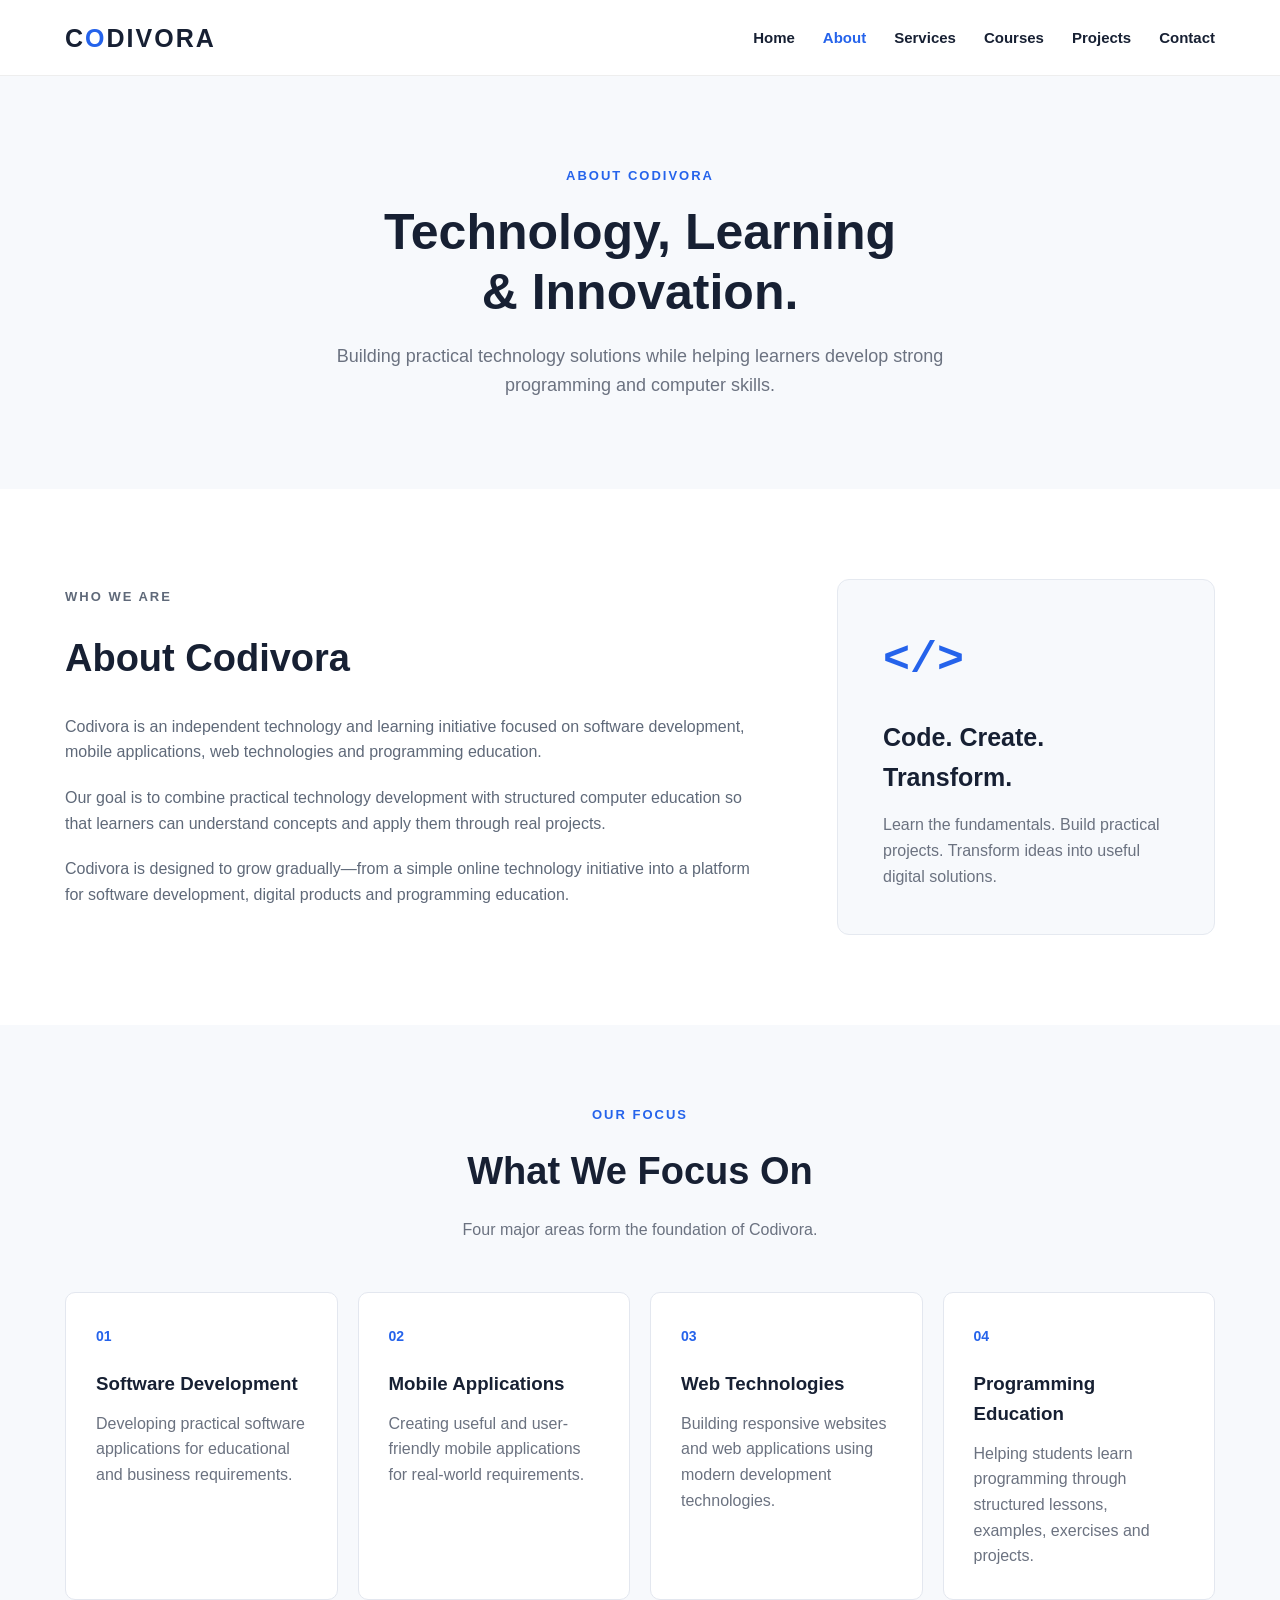
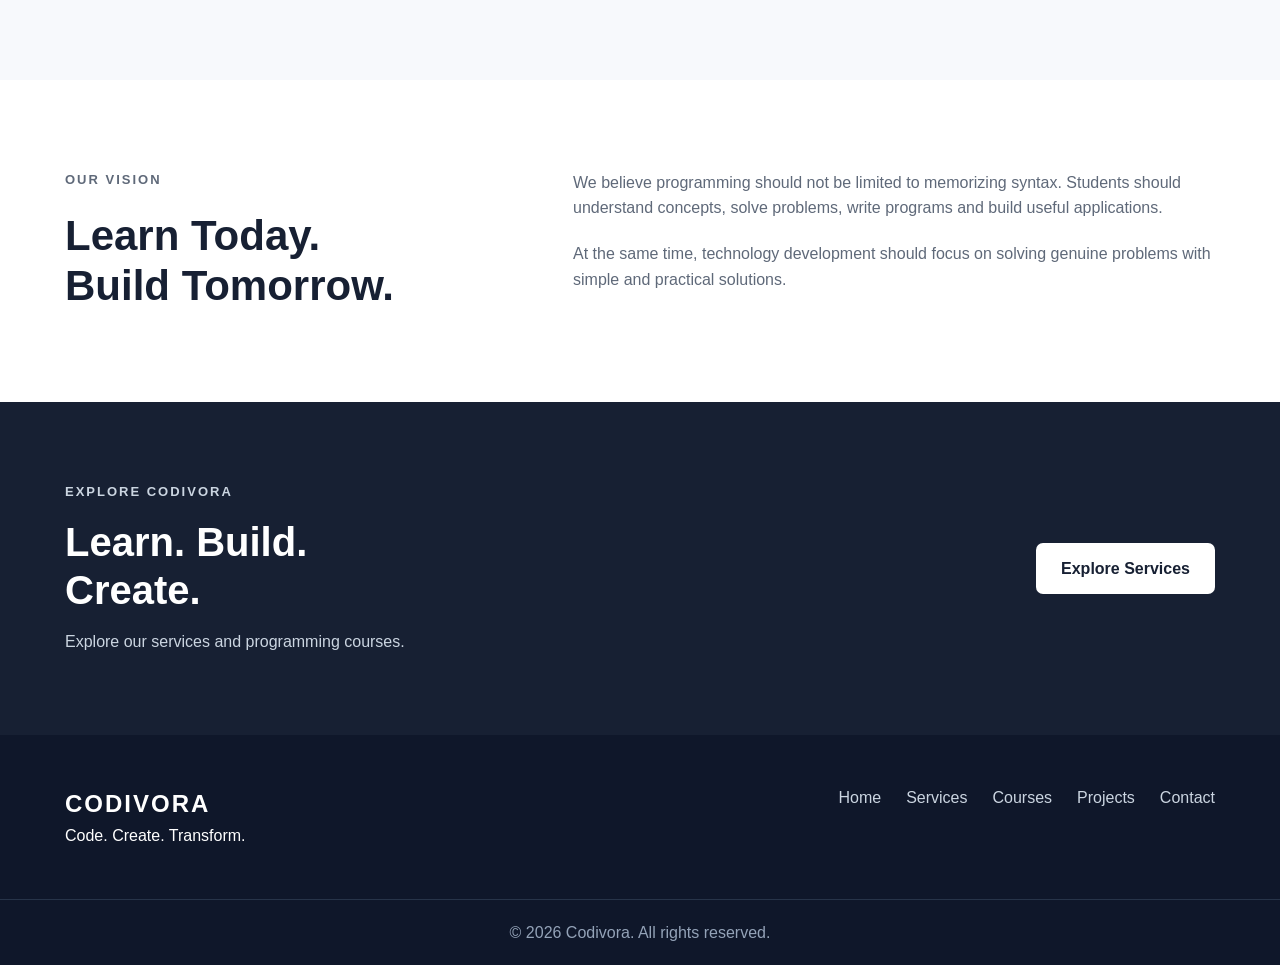
==== about.html @ 60b44596 "Add files via upload Add codivora website" ====
<!DOCTYPE html>
<html lang="en">
<head>
    <meta charset="UTF-8">
    <meta name="viewport" content="width=device-width, initial-scale=1.0">

    <title>About | Codivora</title>

    <meta name="description"
          content="Learn about Codivora, an independent technology and learning initiative focused on software development and programming education.">

    <link rel="stylesheet" href="css/style.css">
</head>

<body>

    <!-- ================= HEADER ================= -->

    <header class="header">

        <div class="container navbar">

            <a href="index.html" class="logo">
                C<span>O</span>DIVORA
            </a>

            <nav class="nav-menu">
                <a href="index.html">Home</a>
                <a href="about.html" class="active">About</a>
                <a href="services.html">Services</a>
                <a href="courses.html">Courses</a>
                <a href="projects.html">Projects</a>
                <a href="contact.html">Contact</a>
            </nav>

            <button class="menu-btn" onclick="toggleMenu()">
                ☰
            </button>

        </div>

    </header>


    <!-- ================= PAGE HERO ================= -->

    <section class="page-hero">

        <div class="container">

            <p class="section-label">
                ABOUT CODIVORA
            </p>

            <h1>
                Technology, Learning<br>
                & Innovation.
            </h1>

            <p>
                Building practical technology solutions while helping
                learners develop strong programming and computer skills.
            </p>

        </div>

    </section>


    <!-- ================= ABOUT ================= -->

    <section class="section">

        <div class="container about-grid">

            <div class="about-text">

                <p class="section-label">
                    WHO WE ARE
                </p>

                <h2>
                    About Codivora
                </h2>

                <p>
                    Codivora is an independent technology and learning
                    initiative focused on software development, mobile
                    applications, web technologies and programming education.
                </p>

                <p>
                    Our goal is to combine practical technology development
                    with structured computer education so that learners can
                    understand concepts and apply them through real projects.
                </p>

                <p>
                    Codivora is designed to grow gradually—from a simple
                    online technology initiative into a platform for software
                    development, digital products and programming education.
                </p>

            </div>


            <div class="about-card">

                <div class="about-card-icon">
                    &lt;/&gt;
                </div>

                <h3>
                    Code. Create. Transform.
                </h3>

                <p>
                    Learn the fundamentals. Build practical projects.
                    Transform ideas into useful digital solutions.
                </p>

            </div>

        </div>

    </section>


    <!-- ================= OUR FOCUS ================= -->

    <section class="technology-section">

        <div class="container">

            <div class="section-heading">

                <p class="section-label">
                    OUR FOCUS
                </p>

                <h2>
                    What We Focus On
                </h2>

                <p>
                    Four major areas form the foundation of Codivora.
                </p>

            </div>


            <div class="focus-grid">

                <div class="focus-card">

                    <span>01</span>

                    <h3>
                        Software Development
                    </h3>

                    <p>
                        Developing practical software applications for
                        educational and business requirements.
                    </p>

                </div>


                <div class="focus-card">

                    <span>02</span>

                    <h3>
                        Mobile Applications
                    </h3>

                    <p>
                        Creating useful and user-friendly mobile applications
                        for real-world requirements.
                    </p>

                </div>


                <div class="focus-card">

                    <span>03</span>

                    <h3>
                        Web Technologies
                    </h3>

                    <p>
                        Building responsive websites and web applications
                        using modern development technologies.
                    </p>

                </div>


                <div class="focus-card">

                    <span>04</span>

                    <h3>
                        Programming Education
                    </h3>

                    <p>
                        Helping students learn programming through structured
                        lessons, examples, exercises and projects.
                    </p>

                </div>

            </div>

        </div>

    </section>


    <!-- ================= VISION ================= -->

    <section class="section">

        <div class="container vision-section">

            <div>

                <p class="section-label">
                    OUR VISION
                </p>

                <h2>
                    Learn Today.<br>
                    Build Tomorrow.
                </h2>

            </div>

            <div>

                <p>
                    We believe programming should not be limited to memorizing
                    syntax. Students should understand concepts, solve problems,
                    write programs and build useful applications.
                </p>

                <p>
                    At the same time, technology development should focus on
                    solving genuine problems with simple and practical solutions.
                </p>

            </div>

        </div>

    </section>


    <!-- ================= CTA ================= -->

    <section class="project-cta">

        <div class="container">

            <div class="cta-content">

                <div>

                    <p class="section-label">
                        EXPLORE CODIVORA
                    </p>

                    <h2>
                        Learn. Build.<br>
                        Create.
                    </h2>

                    <p>
                        Explore our services and programming courses.
                    </p>

                </div>

                <a href="services.html" class="btn light-btn">
                    Explore Services
                </a>

            </div>

        </div>

    </section>


    <!-- ================= FOOTER ================= -->

    <footer class="footer">

        <div class="container footer-content">

            <div>

                <h2 class="footer-logo">
                    CODIVORA
                </h2>

                <p>
                    Code. Create. Transform.
                </p>

            </div>


            <div class="footer-links">

                <a href="index.html">Home</a>
                <a href="services.html">Services</a>
                <a href="courses.html">Courses</a>
                <a href="projects.html">Projects</a>
                <a href="contact.html">Contact</a>

            </div>

        </div>


        <div class="copyright">

            <p>
                © 2026 Codivora. All rights reserved.
            </p>

        </div>

    </footer>


    <script src="js/script.js"></script>

</body>
</html>
---- css/style.css ----
* {
    margin: 0;
    padding: 0;
    box-sizing: border-box;
}

html {
    scroll-behavior: smooth;
}

body {
    font-family: Arial, Helvetica, sans-serif;
    line-height: 1.6;
    color: #172033;
    background: #ffffff;
}

a {
    text-decoration: none;
    color: inherit;
}

.container {
    width: 90%;
    max-width: 1150px;
    margin: auto;
}


/* ================= HEADER ================= */

.header {
    background: #ffffff;
    border-bottom: 1px solid #eeeeee;
    position: sticky;
    top: 0;
    z-index: 1000;
}

.navbar {
    height: 75px;
    display: flex;
    align-items: center;
    justify-content: space-between;
}

.logo {
    font-size: 25px;
    font-weight: 800;
    letter-spacing: 2px;
}

.logo span {
    color: #2563eb;
}

.nav-menu {
    display: flex;
    gap: 28px;
}

.nav-menu a {
    font-size: 15px;
    font-weight: 600;
    transition: 0.3s;
}

.nav-menu a:hover,
.nav-menu a.active {
    color: #2563eb;
}

.menu-btn {
    display: none;
    border: none;
    background: none;
    font-size: 27px;
    cursor: pointer;
}


/* ================= HERO ================= */

.hero {
    background: #f7f9fc;
    padding: 100px 0;
}

.hero-content {
    display: flex;
    align-items: center;
    justify-content: space-between;
    gap: 60px;
}

.hero-text {
    max-width: 620px;
}

.hero-small,
.section-label {
    color: #2563eb;
    font-size: 13px;
    font-weight: 800;
    letter-spacing: 2px;
    margin-bottom: 15px;
}

.hero h1 {
    font-size: 56px;
    line-height: 1.15;
    margin-bottom: 25px;
}

.hero h1 span {
    color: #2563eb;
}

.hero-description {
    color: #5c6678;
    font-size: 18px;
    max-width: 570px;
    margin-bottom: 35px;
}

.hero-buttons {
    display: flex;
    gap: 15px;
    flex-wrap: wrap;
}

.btn {
    display: inline-block;
    padding: 13px 25px;
    border-radius: 7px;
    font-weight: 700;
    transition: 0.3s;
}

.primary-btn {
    background: #2563eb;
    color: #ffffff;
}

.primary-btn:hover {
    transform: translateY(-2px);
}

.secondary-btn {
    border: 1px solid #2563eb;
    color: #2563eb;
}

.secondary-btn:hover {
    background: #2563eb;
    color: #ffffff;
}


/* ================= CODE WINDOW ================= */

.hero-card {
    width: 430px;
}

.code-window {
    background: #111827;
    border-radius: 12px;
    overflow: hidden;
    box-shadow: 0 20px 50px rgba(0, 0, 0, 0.15);
}

.window-header {
    height: 42px;
    background: #1f2937;
    display: flex;
    align-items: center;
    gap: 7px;
    padding-left: 15px;
}

.window-header span {
    width: 11px;
    height: 11px;
    background: #9ca3af;
    border-radius: 50%;
}

.code-content {
    padding: 35px;
    font-family: Consolas, monospace;
    font-size: 17px;
    line-height: 2;
    color: #e5e7eb;
}

.keyword {
    color: #60a5fa;
}

.function {
    color: #fbbf24;
}

.indent {
    padding-left: 35px;
}


/* ================= SECTION ================= */

.section {
    padding: 90px 0;
}

.section-heading {
    text-align: center;
    max-width: 700px;
    margin: 0 auto 50px;
}

.section-heading h2 {
    font-size: 38px;
    margin-bottom: 15px;
}

.section-heading p:not(.section-label) {
    color: #6b7280;
}


/* ================= SERVICES ================= */

.services-grid {
    display: grid;
    grid-template-columns: repeat(4, 1fr);
    gap: 20px;
}

.service-card {
    padding: 30px;
    border: 1px solid #e7eaf0;
    border-radius: 10px;
    transition: 0.3s;
}

.service-card:hover {
    transform: translateY(-5px);
    box-shadow: 0 12px 30px rgba(0, 0, 0, 0.08);
}

.service-icon {
    font-size: 35px;
    margin-bottom: 20px;
}

.service-card h3 {
    margin-bottom: 12px;
}

.service-card p {
    color: #6b7280;
    margin-bottom: 20px;
}

.service-card a {
    color: #2563eb;
    font-weight: 700;
}


/* ================= TECHNOLOGIES ================= */

.technology-section {
    padding: 80px 0;
    background: #f7f9fc;
}

.technology-grid {
    display: flex;
    flex-wrap: wrap;
    justify-content: center;
    gap: 15px;
}

.technology-grid div {
    background: #ffffff;
    padding: 14px 22px;
    border: 1px solid #e3e7ef;
    border-radius: 7px;
    font-weight: 700;
}


/* ================= COURSES ================= */

.course-grid {
    display: grid;
    grid-template-columns: repeat(4, 1fr);
    gap: 20px;
}

.course-card {
    padding: 28px;
    border-radius: 10px;
    background: #f7f9fc;
}

.course-card h3 {
    margin-bottom: 12px;
}

.course-card p {
    color: #6b7280;
}

.center-button {
    text-align: center;
    margin-top: 40px;
}


/* ================= CTA ================= */

.project-cta {
    background: #172033;
    color: #ffffff;
    padding: 80px 0;
}

.cta-content {
    display: flex;
    justify-content: space-between;
    align-items: center;
    gap: 30px;
}

.cta-content h2 {
    font-size: 40px;
    line-height: 1.2;
    margin-bottom: 15px;
}

.cta-content p {
    color: #cbd5e1;
}

.light-btn {
    background: #ffffff;
    color: #172033;
    white-space: nowrap;
}


/* ================= FOOTER ================= */

.footer {
    background: #0f172a;
    color: #ffffff;
}

.footer-content {
    padding: 50px 0;
    display: flex;
    justify-content: space-between;
    gap: 30px;
}

.footer-logo {
    letter-spacing: 2px;
}

.footer-links {
    display: flex;
    gap: 25px;
    flex-wrap: wrap;
}

.footer-links a {
    color: #cbd5e1;
}

.copyright {
    border-top: 1px solid #273449;
    text-align: center;
    padding: 20px;
    color: #94a3b8;
}


/* ================= MOBILE ================= */

@media (max-width: 900px) {

    .hero-content {
        flex-direction: column;
        text-align: center;
    }

    .hero-buttons {
        justify-content: center;
    }

    .hero-card {
        width: 100%;
        max-width: 500px;
    }

    .services-grid,
    .course-grid {
        grid-template-columns: repeat(2, 1fr);
    }

    .cta-content {
        flex-direction: column;
        text-align: center;
    }
}


@media (max-width: 650px) {

    .navbar {
        height: 65px;
    }

    .nav-menu {
        display: none;
        position: absolute;
        top: 65px;
        left: 0;
        width: 100%;
        background: #ffffff;
        flex-direction: column;
        padding: 20px;
        border-top: 1px solid #eeeeee;
    }

    .nav-menu.show {
        display: flex;
    }

    .menu-btn {
        display: block;
    }

    .hero {
        padding: 70px 0;
    }

    .hero h1 {
        font-size: 40px;
    }

    .hero-description {
        font-size: 16px;
    }

    .section {
        padding: 65px 0;
    }

    .section-heading h2 {
        font-size: 30px;
    }

    .services-grid,
    .course-grid {
        grid-template-columns: 1fr;
    }

    .cta-content h2 {
        font-size: 30px;
    }

    .footer-content {
        flex-direction: column;
    }

    .footer-links {
        flex-direction: column;
        gap: 12px;
    }
}/* ================= ABOUT PAGE ================= */

.page-hero {
    background: #f7f9fc;
    padding: 90px 0;
    text-align: center;
}

.page-hero h1 {
    font-size: 50px;
    line-height: 1.2;
    margin-bottom: 20px;
}

.page-hero > div > p:last-child {
    max-width: 650px;
    margin: auto;
    color: #6b7280;
    font-size: 18px;
}


/* ================= ABOUT GRID ================= */

.about-grid {
    display: grid;
    grid-template-columns: 1.3fr 0.7fr;
    gap: 70px;
    align-items: center;
}

.about-text h2 {
    font-size: 38px;
    margin-bottom: 25px;
}

.about-text p {
    color: #5f6979;
    margin-bottom: 20px;
}

.about-card {
    background: #f7f9fc;
    border: 1px solid #e5e9f0;
    padding: 45px;
    border-radius: 12px;
}

.about-card-icon {
    font-family: Consolas, monospace;
    font-size: 45px;
    font-weight: bold;
    color: #2563eb;
    margin-bottom: 20px;
}

.about-card h3 {
    font-size: 25px;
    margin-bottom: 15px;
}

.about-card p {
    color: #6b7280;
}


/* ================= FOCUS ================= */

.focus-grid {
    display: grid;
    grid-template-columns: repeat(4, 1fr);
    gap: 20px;
}

.focus-card {
    background: #ffffff;
    border: 1px solid #e3e7ef;
    padding: 30px;
    border-radius: 10px;
    transition: 0.3s;
}

.focus-card:hover {
    transform: translateY(-5px);
    box-shadow: 0 12px 30px rgba(0, 0, 0, 0.08);
}

.focus-card span {
    color: #2563eb;
    font-weight: 800;
    font-size: 14px;
}

.focus-card h3 {
    margin: 20px 0 12px;
}

.focus-card p {
    color: #6b7280;
}


/* ================= VISION ================= */

.vision-section {
    display: grid;
    grid-template-columns: 0.8fr 1.2fr;
    gap: 80px;
    align-items: center;
}

.vision-section h2 {
    font-size: 42px;
    line-height: 1.2;
}

.vision-section p {
    color: #5f6979;
    margin-bottom: 20px;
}


/* ================= ABOUT MOBILE ================= */

@media (max-width: 900px) {

    .about-grid {
        grid-template-columns: 1fr;
        gap: 40px;
    }

    .focus-grid {
        grid-template-columns: repeat(2, 1fr);
    }

    .vision-section {
        grid-template-columns: 1fr;
        gap: 35px;
    }

}


@media (max-width: 650px) {

    .page-hero {
        padding: 65px 0;
    }

    .page-hero h1 {
        font-size: 38px;
    }

    .page-hero > div > p:last-child {
        font-size: 16px;
    }

    .focus-grid {
        grid-template-columns: 1fr;
    }

    .vision-section h2 {
        font-size: 32px;
    }

}
/* ================= SERVICES PAGE ================= */

.service-detail-grid {
    display: grid;
    grid-template-columns: repeat(2, 1fr);
    gap: 25px;
}

.service-detail-card {
    position: relative;
    padding: 35px;
    border: 1px solid #e3e7ef;
    border-radius: 12px;
    background: #ffffff;
    transition: 0.3s;
}

.service-detail-card:hover {
    transform: translateY(-5px);
    box-shadow: 0 15px 35px rgba(0, 0, 0, 0.08);
}

.large-service-icon {
    font-size: 42px;
    margin-bottom: 18px;
}

.service-number {
    display: block;
    color: #2563eb;
    font-size: 13px;
    font-weight: 800;
    letter-spacing: 1px;
    margin-bottom: 10px;
}

.service-detail-card h3 {
    font-size: 25px;
    margin-bottom: 15px;
}

.service-detail-card > p {
    color: #667085;
    margin-bottom: 22px;
}

.service-detail-card ul {
    list-style: none;
    padding: 0;
}

.service-detail-card li {
    position: relative;
    padding-left: 22px;
    margin-bottom: 10px;
    color: #4b5563;
}

.service-detail-card li::before {
    content: "✓";
    position: absolute;
    left: 0;
    color: #2563eb;
    font-weight: bold;
}


/* ================= TECH STACK ================= */

.tech-stack-grid {
    display: grid;
    grid-template-columns: repeat(4, 1fr);
    gap: 18px;
}

.tech-stack-item {
    background: #ffffff;
    border: 1px solid #e3e7ef;
    border-radius: 10px;
    padding: 22px;
    text-align: center;
    transition: 0.3s;
}

.tech-stack-item:hover {
    transform: translateY(-4px);
    box-shadow: 0 10px 25px rgba(0, 0, 0, 0.07);
}

.tech-stack-item strong {
    display: block;
    font-size: 20px;
    margin-bottom: 7px;
}

.tech-stack-item span {
    color: #6b7280;
    font-size: 14px;
}


/* ================= PROCESS ================= */

.process-grid {
    display: grid;
    grid-template-columns: repeat(3, 1fr);
    gap: 25px;
}

.process-card {
    padding: 30px;
    border: 1px solid #e3e7ef;
    border-radius: 10px;
}

.process-number {
    display: inline-flex;
    align-items: center;
    justify-content: center;
    width: 42px;
    height: 42px;
    border-radius: 50%;
    background: #f0f5ff;
    color: #2563eb;
    font-weight: 800;
    margin-bottom: 20px;
}

.process-card h3 {
    margin-bottom: 10px;
}

.process-card p {
    color: #6b7280;
}


/* ================= SERVICES MOBILE ================= */

@media (max-width: 900px) {

    .service-detail-grid {
        grid-template-columns: 1fr;
    }

    .tech-stack-grid {
        grid-template-columns: repeat(2, 1fr);
    }

    .process-grid {
        grid-template-columns: repeat(2, 1fr);
    }

}


@media (max-width: 650px) {

    .tech-stack-grid {
        grid-template-columns: 1fr;
    }

    .process-grid {
        grid-template-columns: 1fr;
    }

    .service-detail-card {
        padding: 28px;
    }

}
/* ================= COURSES PAGE ================= */

.course-detail-grid {
    display: grid;
    grid-template-columns: repeat(2, 1fr);
    gap: 25px;
}

.course-detail-card {
    padding: 35px;
    border: 1px solid #e3e7ef;
    border-radius: 12px;
    background: #ffffff;
    transition: 0.3s;
}

.course-detail-card:hover {
    transform: translateY(-5px);
    box-shadow: 0 15px 35px rgba(0, 0, 0, 0.08);
}

.course-icon {
    width: 65px;
    height: 65px;

    display: flex;
    align-items: center;
    justify-content: center;

    border-radius: 12px;

    background: #f0f5ff;
    color: #2563eb;

    font-size: 22px;
    font-weight: 800;

    margin-bottom: 20px;
}

.course-level {
    display: inline-block;

    font-size: 11px;
    font-weight: 800;

    letter-spacing: 1px;

    color: #2563eb;

    margin-bottom: 10px;
}

.course-detail-card h3 {
    font-size: 25px;
    margin-bottom: 14px;
}

.course-detail-card > p {
    color: #667085;
    margin-bottom: 20px;
}

.course-info {
    display: flex;
    gap: 10px;
    flex-wrap: wrap;

    margin-bottom: 22px;
}

.course-info span {
    padding: 7px 12px;

    background: #f7f9fc;

    border-radius: 5px;

    font-size: 13px;
    color: #5f6979;
}

.course-detail-card ul {
    list-style: none;
    padding: 0;
}

.course-detail-card li {
    position: relative;

    padding-left: 22px;
    margin-bottom: 9px;

    color: #4b5563;
}

.course-detail-card li::before {
    content: "✓";

    position: absolute;
    left: 0;

    color: #2563eb;
    font-weight: bold;
}


/* ================= LEARNING APPROACH ================= */

.learning-grid {
    display: grid;

    grid-template-columns: repeat(4, 1fr);

    gap: 20px;
}

.learning-card {
    padding: 30px;

    background: #ffffff;

    border: 1px solid #e3e7ef;

    border-radius: 10px;

    transition: 0.3s;
}

.learning-card:hover {
    transform: translateY(-5px);

    box-shadow:
        0 12px 30px rgba(0, 0, 0, 0.08);
}

.learning-number {
    width: 42px;
    height: 42px;

    display: flex;

    align-items: center;
    justify-content: center;

    border-radius: 50%;

    background: #f0f5ff;

    color: #2563eb;

    font-weight: 800;

    margin-bottom: 20px;
}

.learning-card h3 {
    margin-bottom: 10px;
}

.learning-card p {
    color: #6b7280;
}


/* ================= COURSES MOBILE ================= */

@media (max-width: 900px) {

    .course-detail-grid {
        grid-template-columns: 1fr;
    }

    .learning-grid {
        grid-template-columns: repeat(2, 1fr);
    }

}


@media (max-width: 650px) {

    .course-detail-card {
        padding: 28px;
    }

    .learning-grid {
        grid-template-columns: 1fr;
    }

}
/* ================= PROJECTS PAGE ================= */

.project-grid {
    display: grid;

    grid-template-columns: repeat(3, 1fr);

    gap: 25px;
}


.project-card {
    overflow: hidden;

    border: 1px solid #e3e7ef;

    border-radius: 12px;

    background: #ffffff;

    transition: 0.3s;
}


.project-card:hover {
    transform: translateY(-6px);

    box-shadow:
        0 15px 35px rgba(0, 0, 0, 0.08);
}


/* ================= PROJECT VISUAL ================= */

.project-visual {
    height: 180px;

    display: flex;

    align-items: center;
    justify-content: center;

    background: #f0f5ff;
}


.project-visual span {
    font-size: 65px;
}


/* ================= PROJECT CONTENT ================= */

.project-content {
    padding: 28px;
}


.project-category {
    display: inline-block;

    color: #2563eb;

    font-size: 11px;

    font-weight: 800;

    letter-spacing: 1.2px;

    margin-bottom: 10px;
}


.project-content h3 {
    font-size: 22px;

    margin-bottom: 12px;
}


.project-content p {
    color: #667085;

    margin-bottom: 20px;
}


/* ================= PROJECT TECHNOLOGY ================= */

.project-tech {
    display: flex;

    flex-wrap: wrap;

    gap: 8px;

    margin-bottom: 20px;
}


.project-tech span {
    padding: 6px 10px;

    background: #f7f9fc;

    border: 1px solid #e5e9f0;

    border-radius: 5px;

    font-size: 12px;

    color: #5f6979;
}


.project-link {
    color: #2563eb;

    font-weight: 700;

    font-size: 14px;
}


/* ================= PROJECT CATEGORIES ================= */

.project-category-grid {
    display: grid;

    grid-template-columns: repeat(4, 1fr);

    gap: 20px;
}


.project-category-card {
    padding: 30px;

    text-align: center;

    background: #ffffff;

    border: 1px solid #e3e7ef;

    border-radius: 10px;

    transition: 0.3s;
}


.project-category-card:hover {
    transform: translateY(-5px);

    box-shadow:
        0 12px 30px rgba(0, 0, 0, 0.07);
}


.project-category-card > div {
    font-size: 40px;

    margin-bottom: 15px;
}


.project-category-card h3 {
    margin-bottom: 8px;
}


.project-category-card p {
    color: #6b7280;

    font-size: 14px;
}


/* ================= FUTURE PROJECT ================= */

.future-project {
    display: flex;

    justify-content: space-between;

    align-items: center;

    gap: 40px;

    padding: 55px;

    background: #f7f9fc;

    border: 1px solid #e3e7ef;

    border-radius: 12px;
}


.future-project h2 {
    font-size: 38px;

    line-height: 1.2;

    margin-bottom: 18px;
}


.future-project p:not(.section-label) {
    max-width: 650px;

    color: #667085;
}


/* ================= PROJECT MOBILE ================= */

@media (max-width: 1000px) {

    .project-grid {
        grid-template-columns: repeat(2, 1fr);
    }

    .project-category-grid {
        grid-template-columns: repeat(2, 1fr);
    }

}


@media (max-width: 650px) {

    .project-grid {
        grid-template-columns: 1fr;
    }

    .project-category-grid {
        grid-template-columns: 1fr;
    }

    .future-project {
        flex-direction: column;

        align-items: flex-start;

        padding: 35px;
    }

    .future-project h2 {
        font-size: 30px;
    }

}
/* ================= CONTACT PAGE ================= */

.contact-grid {
    display: grid;

    grid-template-columns: 0.85fr 1.15fr;

    gap: 70px;

    align-items: start;
}


.contact-information h2 {
    font-size: 40px;

    line-height: 1.2;

    margin-bottom: 20px;
}


.contact-intro {
    color: #667085;

    margin-bottom: 35px;

    max-width: 500px;
}


/* ================= CONTACT ITEMS ================= */

.contact-item {
    display: flex;

    align-items: center;

    gap: 18px;

    margin-bottom: 25px;
}


.contact-icon {
    width: 48px;
    height: 48px;

    display: flex;

    align-items: center;
    justify-content: center;

    border-radius: 9px;

    background: #f0f5ff;

    font-size: 20px;
}


.contact-item h3 {
    font-size: 16px;

    margin-bottom: 3px;
}


.contact-item p {
    color: #667085;

    font-size: 14px;
}


/* ================= CONTACT FORM ================= */

.contact-form-card {
    padding: 40px;

    border: 1px solid #e3e7ef;

    border-radius: 12px;

    background: #ffffff;

    box-shadow:
        0 10px 35px rgba(0, 0, 0, 0.05);
}


.contact-form-card h2 {
    font-size: 28px;

    margin-bottom: 8px;
}


.contact-form-card > p {
    color: #667085;

    margin-bottom: 28px;
}


.form-group {
    margin-bottom: 20px;
}


.form-group label {
    display: block;

    font-size: 14px;

    font-weight: 700;

    margin-bottom: 8px;
}


.form-group input,
.form-group select,
.form-group textarea {

    width: 100%;

    padding: 13px 14px;

    border: 1px solid #d9dee8;

    border-radius: 7px;

    font-family: inherit;

    font-size: 14px;

    outline: none;

    transition: 0.3s;
}


.form-group input:focus,
.form-group select:focus,
.form-group textarea:focus {

    border-color: #2563eb;

    box-shadow:
        0 0 0 3px rgba(37, 99, 235, 0.08);
}


.form-group textarea {
    resize: vertical;
}


.form-submit {
    border: none;

    cursor: pointer;

    font-family: inherit;

    font-size: 15px;
}


.form-message {
    margin-top: 15px;

    font-size: 14px;

    font-weight: 600;
}


/* ================= QUICK CONTACT ================= */

.quick-contact-grid {
    display: grid;

    grid-template-columns: repeat(4, 1fr);

    gap: 20px;
}


.quick-contact-card {
    padding: 30px;

    text-align: center;

    background: #ffffff;

    border: 1px solid #e3e7ef;

    border-radius: 10px;

    transition: 0.3s;
}


.quick-contact-card:hover {

    transform: translateY(-5px);

    box-shadow:
        0 12px 30px rgba(0, 0, 0, 0.07);
}


.quick-contact-card > div {
    font-size: 38px;

    margin-bottom: 15px;
}


.quick-contact-card h3 {
    margin-bottom: 8px;
}


.quick-contact-card p {
    color: #6b7280;

    font-size: 14px;
}


/* ================= CONTACT MOBILE ================= */

@media (max-width: 900px) {

    .contact-grid {
        grid-template-columns: 1fr;

        gap: 45px;
    }

    .quick-contact-grid {
        grid-template-columns: repeat(2, 1fr);
    }

}


@media (max-width: 650px) {

    .contact-form-card {
        padding: 28px;
    }

    .contact-information h2 {
        font-size: 32px;
    }

    .quick-contact-grid {
        grid-template-columns: 1fr;
    }

}
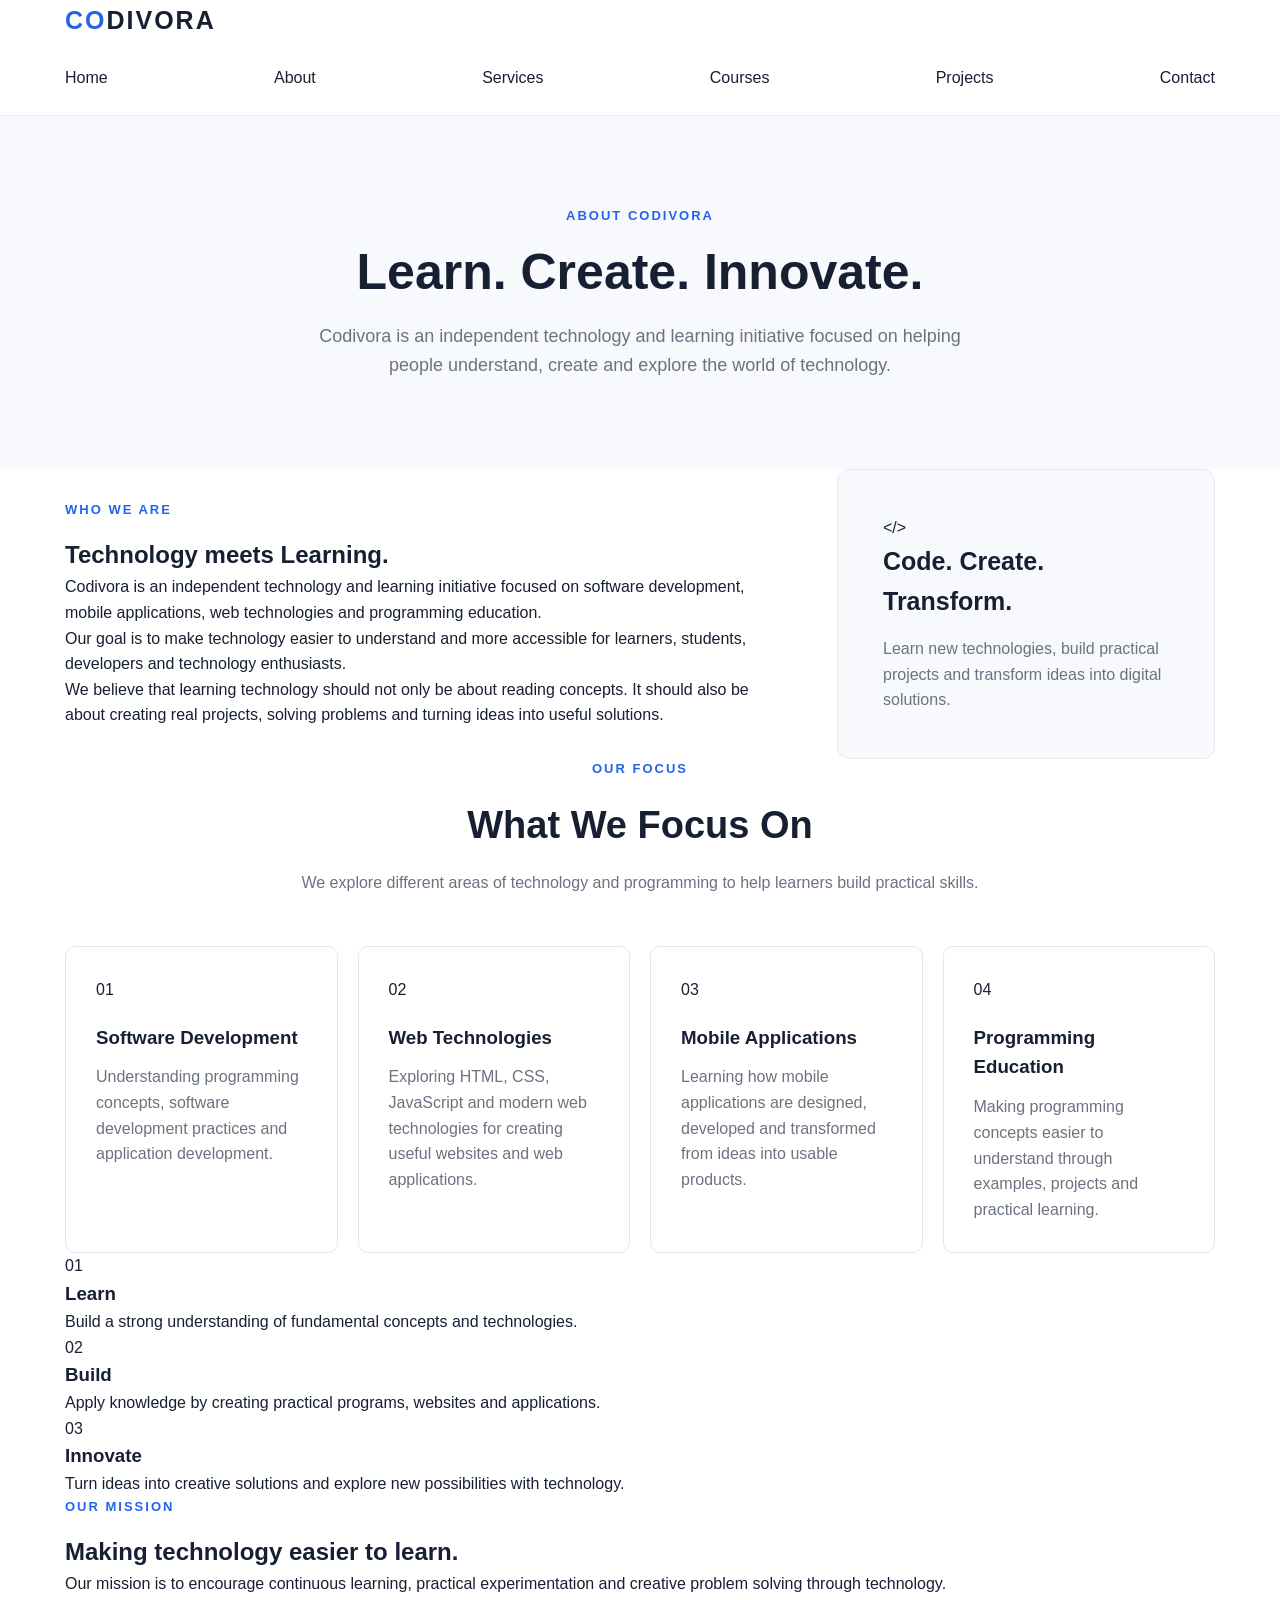
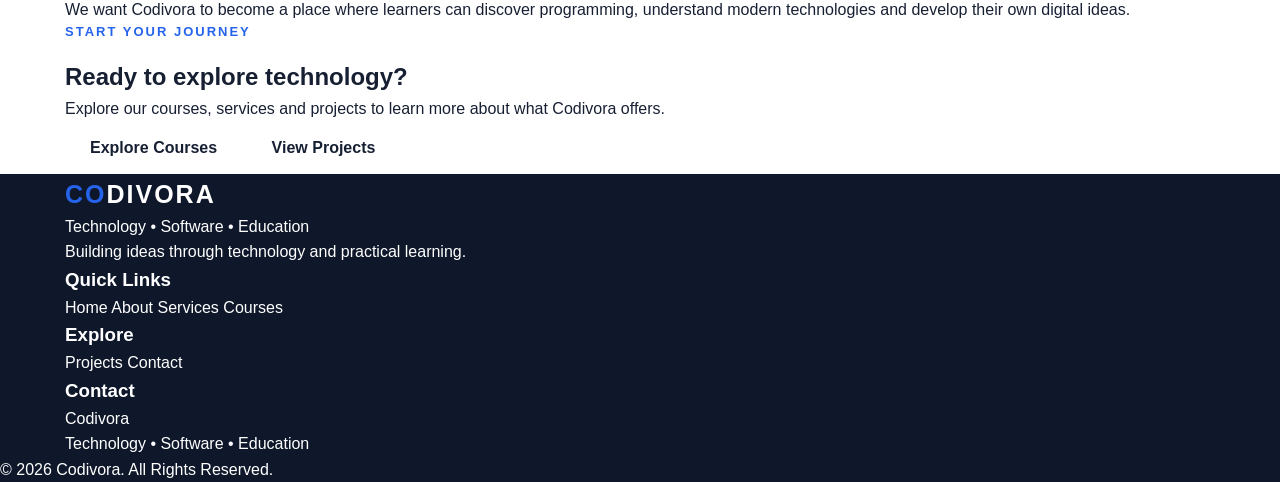
==== commit 0f670f1b: "Update about.html" ====
--- a/about.html
+++ b/about.html
@@ -1,49 +1,59 @@
 <!DOCTYPE html>
 <html lang="en">
+
 <head>
     <meta charset="UTF-8">
-    <meta name="viewport" content="width=device-width, initial-scale=1.0">
+
+    <meta name="viewport"
+          content="width=device-width, initial-scale=1.0">
 
     <title>About | Codivora</title>
 
     <meta name="description"
-          content="Learn about Codivora, an independent technology and learning initiative focused on software development and programming education.">
+          content="Learn more about Codivora, an independent technology and learning initiative focused on software development, mobile applications, web technologies and programming education.">
 
     <link rel="stylesheet" href="css/style.css">
 </head>
 
 <body>
 
-    <!-- ================= HEADER ================= -->
-
+    <!-- =========================
+         HEADER / NAVIGATION
+    ========================== -->
     <header class="header">
 
-        <div class="container navbar">
-
+        <div class="container nav-container">
+
+            <!-- Logo -->
             <a href="index.html" class="logo">
-                C<span>O</span>DIVORA
+                <span>CO</span>DIVORA
             </a>
 
-            <nav class="nav-menu">
+            <!-- Navigation -->
+            <nav class="navbar">
+
                 <a href="index.html">Home</a>
+
                 <a href="about.html" class="active">About</a>
+
                 <a href="services.html">Services</a>
+
                 <a href="courses.html">Courses</a>
+
                 <a href="projects.html">Projects</a>
+
                 <a href="contact.html">Contact</a>
+
             </nav>
 
-            <button class="menu-btn" onclick="toggleMenu()">
-                ☰
-            </button>
-
         </div>
 
     </header>
 
 
-    <!-- ================= PAGE HERO ================= -->
-
+    <!-- =========================
+         PAGE HERO
+    ========================== -->
     <section class="page-hero">
 
         <div class="container">
@@ -53,60 +63,67 @@
             </p>
 
             <h1>
-                Technology, Learning<br>
-                & Innovation.
+                Learn. Create.
+                <span>Innovate.</span>
             </h1>
 
-            <p>
-                Building practical technology solutions while helping
-                learners develop strong programming and computer skills.
-            </p>
-
-        </div>
-
-    </section>
-
-
-    <!-- ================= ABOUT ================= -->
-
-    <section class="section">
+            <p class="page-intro">
+                Codivora is an independent technology and learning
+                initiative focused on helping people understand,
+                create and explore the world of technology.
+            </p>
+
+        </div>
+
+    </section>
+
+
+    <!-- =========================
+         ABOUT INTRODUCTION
+    ========================== -->
+    <section class="about-section">
 
         <div class="container about-grid">
 
-            <div class="about-text">
+            <!-- Left Content -->
+            <div class="about-content">
 
                 <p class="section-label">
                     WHO WE ARE
                 </p>
 
                 <h2>
-                    About Codivora
+                    Technology meets
+                    <span>Learning.</span>
                 </h2>
 
                 <p>
                     Codivora is an independent technology and learning
                     initiative focused on software development, mobile
-                    applications, web technologies and programming education.
-                </p>
-
-                <p>
-                    Our goal is to combine practical technology development
-                    with structured computer education so that learners can
-                    understand concepts and apply them through real projects.
-                </p>
-
-                <p>
-                    Codivora is designed to grow gradually—from a simple
-                    online technology initiative into a platform for software
-                    development, digital products and programming education.
-                </p>
-
-            </div>
-
-
+                    applications, web technologies and programming
+                    education.
+                </p>
+
+                <p>
+                    Our goal is to make technology easier to understand
+                    and more accessible for learners, students,
+                    developers and technology enthusiasts.
+                </p>
+
+                <p>
+                    We believe that learning technology should not only
+                    be about reading concepts. It should also be about
+                    creating real projects, solving problems and turning
+                    ideas into useful solutions.
+                </p>
+
+            </div>
+
+
+            <!-- Right Card -->
             <div class="about-card">
 
-                <div class="about-card-icon">
+                <div class="card-icon">
                     &lt;/&gt;
                 </div>
 
@@ -115,20 +132,21 @@
                 </h3>
 
                 <p>
-                    Learn the fundamentals. Build practical projects.
-                    Transform ideas into useful digital solutions.
-                </p>
-
-            </div>
-
-        </div>
-
-    </section>
-
-
-    <!-- ================= OUR FOCUS ================= -->
-
-    <section class="technology-section">
+                    Learn new technologies, build practical projects
+                    and transform ideas into digital solutions.
+                </p>
+
+            </div>
+
+        </div>
+
+    </section>
+
+
+    <!-- =========================
+         OUR FOCUS
+    ========================== -->
+    <section class="focus-section">
 
         <div class="container">
 
@@ -139,11 +157,12 @@
                 </p>
 
                 <h2>
-                    What We Focus On
+                    What We <span>Focus On</span>
                 </h2>
 
                 <p>
-                    Four major areas form the foundation of Codivora.
+                    We explore different areas of technology and
+                    programming to help learners build practical skills.
                 </p>
 
             </div>
@@ -151,65 +170,81 @@
 
             <div class="focus-grid">
 
+                <!-- Card 1 -->
                 <div class="focus-card">
 
-                    <span>01</span>
+                    <div class="focus-number">
+                        01
+                    </div>
 
                     <h3>
                         Software Development
                     </h3>
 
                     <p>
-                        Developing practical software applications for
-                        educational and business requirements.
+                        Understanding programming concepts,
+                        software development practices and
+                        application development.
                     </p>
 
                 </div>
 
 
+                <!-- Card 2 -->
                 <div class="focus-card">
 
-                    <span>02</span>
+                    <div class="focus-number">
+                        02
+                    </div>
+
+                    <h3>
+                        Web Technologies
+                    </h3>
+
+                    <p>
+                        Exploring HTML, CSS, JavaScript and
+                        modern web technologies for creating
+                        useful websites and web applications.
+                    </p>
+
+                </div>
+
+
+                <!-- Card 3 -->
+                <div class="focus-card">
+
+                    <div class="focus-number">
+                        03
+                    </div>
 
                     <h3>
                         Mobile Applications
                     </h3>
 
                     <p>
-                        Creating useful and user-friendly mobile applications
-                        for real-world requirements.
+                        Learning how mobile applications are
+                        designed, developed and transformed
+                        from ideas into usable products.
                     </p>
 
                 </div>
 
 
+                <!-- Card 4 -->
                 <div class="focus-card">
 
-                    <span>03</span>
-
-                    <h3>
-                        Web Technologies
-                    </h3>
-
-                    <p>
-                        Building responsive websites and web applications
-                        using modern development technologies.
-                    </p>
-
-                </div>
-
-
-                <div class="focus-card">
-
-                    <span>04</span>
+                    <div class="focus-number">
+                        04
+                    </div>
 
                     <h3>
                         Programming Education
                     </h3>
 
                     <p>
-                        Helping students learn programming through structured
-                        lessons, examples, exercises and projects.
+                        Making programming concepts easier to
+                        understand through examples, projects
+                        and practical learning.
                     </p>
 
                 </div>
@@ -221,117 +256,225 @@
     </section>
 
 
-    <!-- ================= VISION ================= -->
-
-    <section class="section">
-
-        <div class="container vision-section">
+    <!-- =========================
+         OUR APPROACH
+    ========================== -->
+    <section class="approach-section">
+
+        <div class="container approach-grid">
+
+            <div class="approach-card">
+
+                <div class="approach-icon">
+                    01
+                </div>
+
+                <h3>
+                    Learn
+                </h3>
+
+                <p>
+                    Build a strong understanding of fundamental
+                    concepts and technologies.
+                </p>
+
+            </div>
+
+
+            <div class="approach-card">
+
+                <div class="approach-icon">
+                    02
+                </div>
+
+                <h3>
+                    Build
+                </h3>
+
+                <p>
+                    Apply knowledge by creating practical
+                    programs, websites and applications.
+                </p>
+
+            </div>
+
+
+            <div class="approach-card">
+
+                <div class="approach-icon">
+                    03
+                </div>
+
+                <h3>
+                    Innovate
+                </h3>
+
+                <p>
+                    Turn ideas into creative solutions and
+                    explore new possibilities with technology.
+                </p>
+
+            </div>
+
+        </div>
+
+    </section>
+
+
+    <!-- =========================
+         MISSION
+    ========================== -->
+    <section class="mission-section">
+
+        <div class="container mission-container">
+
+            <p class="section-label">
+                OUR MISSION
+            </p>
+
+            <h2>
+                Making technology
+                <span>easier to learn.</span>
+            </h2>
+
+            <p>
+                Our mission is to encourage continuous learning,
+                practical experimentation and creative problem
+                solving through technology.
+            </p>
+
+            <p>
+                We want Codivora to become a place where learners
+                can discover programming, understand modern
+                technologies and develop their own digital ideas.
+            </p>
+
+        </div>
+
+    </section>
+
+
+    <!-- =========================
+         CALL TO ACTION
+    ========================== -->
+    <section class="cta-section">
+
+        <div class="container cta-container">
 
             <div>
 
                 <p class="section-label">
-                    OUR VISION
+                    START YOUR JOURNEY
                 </p>
 
                 <h2>
-                    Learn Today.<br>
-                    Build Tomorrow.
+                    Ready to explore
+                    <span>technology?</span>
                 </h2>
 
-            </div>
+                <p>
+                    Explore our courses, services and projects
+                    to learn more about what Codivora offers.
+                </p>
+
+            </div>
+
+
+            <div class="cta-buttons">
+
+                <a href="courses.html" class="btn btn-primary">
+                    Explore Courses
+                </a>
+
+                <a href="projects.html" class="btn btn-secondary">
+                    View Projects
+                </a>
+
+            </div>
+
+        </div>
+
+    </section>
+
+
+    <!-- =========================
+         FOOTER
+    ========================== -->
+    <footer class="footer">
+
+        <div class="container footer-grid">
 
             <div>
 
-                <p>
-                    We believe programming should not be limited to memorizing
-                    syntax. Students should understand concepts, solve problems,
-                    write programs and build useful applications.
-                </p>
-
-                <p>
-                    At the same time, technology development should focus on
-                    solving genuine problems with simple and practical solutions.
-                </p>
-
-            </div>
-
-        </div>
-
-    </section>
-
-
-    <!-- ================= CTA ================= -->
-
-    <section class="project-cta">
-
-        <div class="container">
-
-            <div class="cta-content">
-
-                <div>
-
-                    <p class="section-label">
-                        EXPLORE CODIVORA
-                    </p>
-
-                    <h2>
-                        Learn. Build.<br>
-                        Create.
-                    </h2>
-
-                    <p>
-                        Explore our services and programming courses.
-                    </p>
-
-                </div>
-
-                <a href="services.html" class="btn light-btn">
-                    Explore Services
+                <a href="index.html" class="logo">
+                    <span>CO</span>DIVORA
                 </a>
 
-            </div>
-
-        </div>
-
-    </section>
-
-
-    <!-- ================= FOOTER ================= -->
-
-    <footer class="footer">
-
-        <div class="container footer-content">
+                <p>
+                    Technology • Software • Education
+                </p>
+
+                <p>
+                    Building ideas through technology
+                    and practical learning.
+                </p>
+
+            </div>
+
 
             <div>
 
-                <h2 class="footer-logo">
-                    CODIVORA
-                </h2>
-
-                <p>
-                    Code. Create. Transform.
-                </p>
-
-            </div>
-
-
-            <div class="footer-links">
+                <h3>
+                    Quick Links
+                </h3>
 
                 <a href="index.html">Home</a>
+
+                <a href="about.html">About</a>
+
                 <a href="services.html">Services</a>
+
                 <a href="courses.html">Courses</a>
+
+            </div>
+
+
+            <div>
+
+                <h3>
+                    Explore
+                </h3>
+
                 <a href="projects.html">Projects</a>
+
                 <a href="contact.html">Contact</a>
 
             </div>
 
-        </div>
-
-
-        <div class="copyright">
+
+            <div>
+
+                <h3>
+                    Contact
+                </h3>
+
+                <p>
+                    Codivora
+                </p>
+
+                <p>
+                    Technology • Software • Education
+                </p>
+
+            </div>
+
+        </div>
+
+
+        <div class="footer-bottom">
 
             <p>
-                © 2026 Codivora. All rights reserved.
+                &copy; 2026 Codivora. All Rights Reserved.
             </p>
 
         </div>
@@ -339,7 +482,5 @@
     </footer>
 
 
-    <script src="js/script.js"></script>
-
 </body>
-</html>+</html>
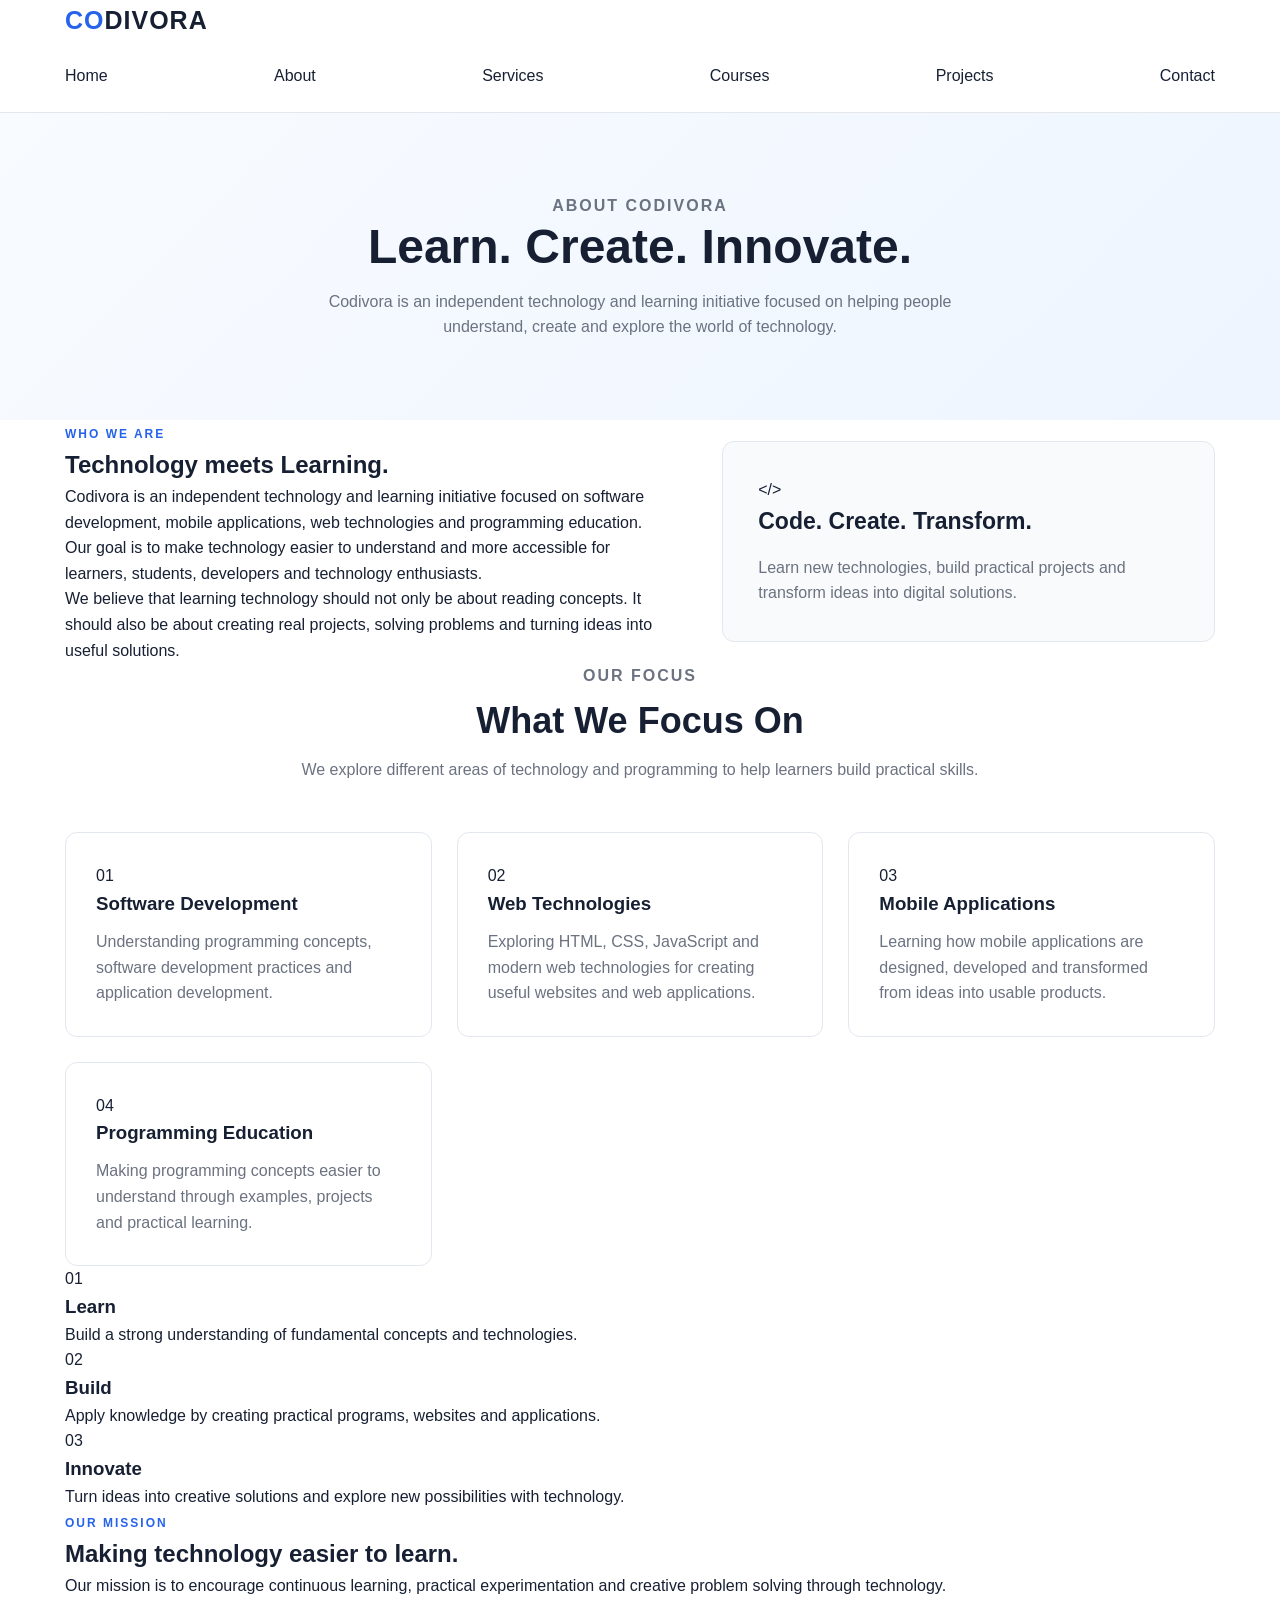
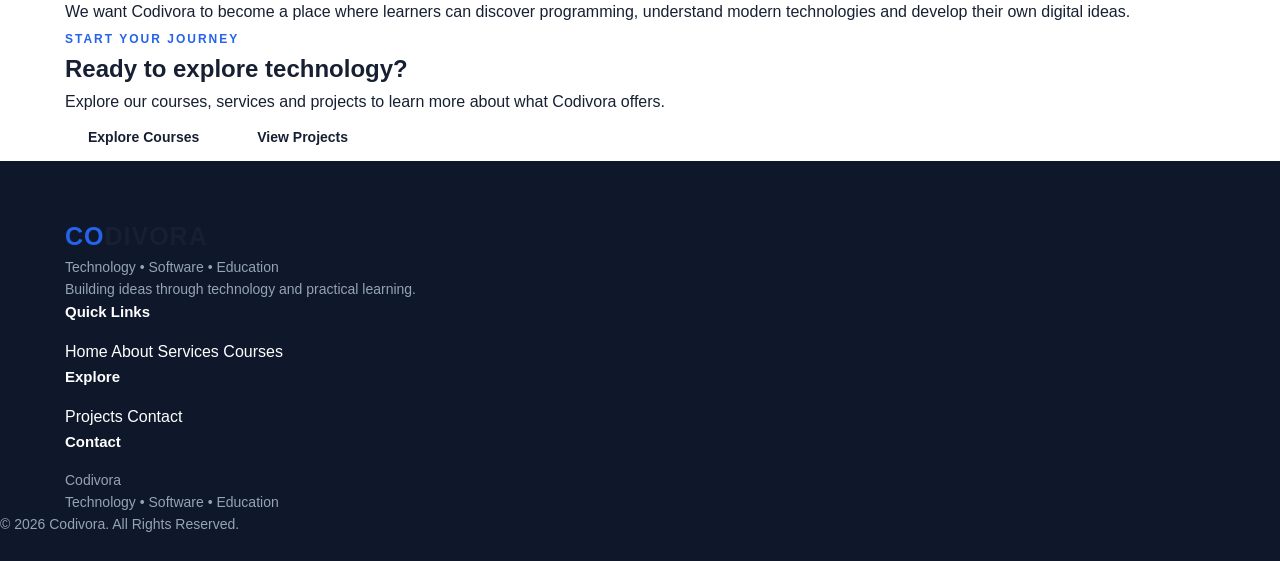
==== commit 7bb70e67: "Update about.html" ====
--- a/about.html
+++ b/about.html
@@ -13,6 +13,8 @@
           content="Learn more about Codivora, an independent technology and learning initiative focused on software development, mobile applications, web technologies and programming education.">
 
     <link rel="stylesheet" href="css/style.css">
+    <link rel="stylesheet" href="css/style.css">
+    <link rel="icon" type="image/svg+xml" href="favicon.svg">
 </head>
 
 <body>
--- a/css/style.css
+++ b/css/style.css
@@ -1,3 +1,14 @@
+/* =========================================================
+   CODIVORA
+   COMPLETE MERGED STYLE SHEET
+   Software • Mobile Apps • Websites • Programming Education
+   ========================================================= */
+
+
+/* =========================================================
+   1. RESET & GLOBAL
+   ========================================================= */
+
 * {
     margin: 0;
     padding: 0;
@@ -15,30 +26,85 @@
     background: #ffffff;
 }
 
+img {
+    max-width: 100%;
+    height: auto;
+    display: block;
+}
+
 a {
     text-decoration: none;
     color: inherit;
 }
 
+button,
+input,
+textarea,
+select {
+    font-family: inherit;
+}
+
+button {
+    cursor: pointer;
+}
+
 .container {
     width: 90%;
     max-width: 1150px;
-    margin: auto;
-}
-
-
-/* ================= HEADER ================= */
+    margin: 0 auto;
+}
+
+.section {
+    padding: 80px 0;
+}
+
+.section-heading {
+    max-width: 700px;
+    margin: 0 auto 50px;
+    text-align: center;
+}
+
+.section-heading .section-label {
+    margin-bottom: 10px;
+}
+
+.section-label {
+    display: inline-block;
+    color: #2563eb;
+    font-size: 12px;
+    font-weight: 800;
+    letter-spacing: 2px;
+    text-transform: uppercase;
+}
+
+.section-heading h2 {
+    font-size: 36px;
+    line-height: 1.2;
+    margin-bottom: 15px;
+    color: #172033;
+}
+
+.section-heading p {
+    color: #6b7280;
+    font-size: 16px;
+}
+
+
+/* =========================================================
+   2. HEADER / NAVBAR
+   ========================================================= */
 
 .header {
-    background: #ffffff;
-    border-bottom: 1px solid #eeeeee;
     position: sticky;
     top: 0;
     z-index: 1000;
+    background: rgba(255, 255, 255, 0.97);
+    border-bottom: 1px solid #e5e7eb;
+    backdrop-filter: blur(10px);
 }
 
 .navbar {
-    height: 75px;
+    min-height: 72px;
     display: flex;
     align-items: center;
     justify-content: space-between;
@@ -46,8 +112,9 @@
 
 .logo {
     font-size: 25px;
-    font-weight: 800;
-    letter-spacing: 2px;
+    font-weight: 900;
+    letter-spacing: 1px;
+    color: #172033;
 }
 
 .logo span {
@@ -56,408 +123,1391 @@
 
 .nav-menu {
     display: flex;
+    align-items: center;
     gap: 28px;
 }
 
 .nav-menu a {
-    font-size: 15px;
+    position: relative;
+    color: #4b5563;
+    font-size: 14px;
     font-weight: 600;
-    transition: 0.3s;
+    padding: 8px 0;
+    transition: 0.3s ease;
 }
 
 .nav-menu a:hover,
 .nav-menu a.active {
     color: #2563eb;
+}
+
+.nav-menu a::after {
+    content: "";
+    position: absolute;
+    left: 0;
+    bottom: 0;
+    width: 0;
+    height: 2px;
+    background: #2563eb;
+    transition: 0.3s ease;
+}
+
+.nav-menu a:hover::after,
+.nav-menu a.active::after {
+    width: 100%;
 }
 
 .menu-btn {
     display: none;
     border: none;
-    background: none;
+    background: transparent;
     font-size: 27px;
-    cursor: pointer;
-}
-
-
-/* ================= HERO ================= */
+    color: #172033;
+}
+
+
+/* =========================================================
+   3. HERO SECTION
+   ========================================================= */
 
 .hero {
-    background: #f7f9fc;
-    padding: 100px 0;
+    background: linear-gradient(135deg, #f8fbff 0%, #ffffff 60%, #eef5ff 100%);
+    padding: 90px 0 85px;
+    overflow: hidden;
 }
 
 .hero-content {
+    display: grid;
+    grid-template-columns: 1.1fr 0.9fr;
+    align-items: center;
+    gap: 60px;
+}
+
+.hero-text {
+    max-width: 650px;
+}
+
+.hero-small {
+    color: #2563eb;
+    font-size: 12px;
+    font-weight: 800;
+    letter-spacing: 2px;
+    margin-bottom: 16px;
+}
+
+.hero h1 {
+    font-size: 58px;
+    line-height: 1.08;
+    letter-spacing: -2px;
+    color: #172033;
+    margin-bottom: 22px;
+}
+
+.hero h1 span {
+    color: #2563eb;
+}
+
+.hero-description {
+    max-width: 620px;
+    color: #5f6b7a;
+    font-size: 17px;
+    line-height: 1.8;
+    margin-bottom: 28px;
+}
+
+.hero-buttons {
+    display: flex;
+    align-items: center;
+    gap: 12px;
+    flex-wrap: wrap;
+    margin-bottom: 25px;
+}
+
+
+/* =========================================================
+   4. HERO SERVICE HIGHLIGHTS
+   ========================================================= */
+
+.hero-services {
+    display: grid;
+    grid-template-columns: repeat(4, 1fr);
+    gap: 10px;
+    margin-bottom: 30px;
+    max-width: 620px;
+}
+
+.hero-service-item {
+    display: flex;
+    align-items: center;
+    gap: 8px;
+    padding: 10px 12px;
+    background: #ffffff;
+    border: 1px solid #e3e7ef;
+    border-radius: 7px;
+    font-size: 13px;
+    transition: 0.3s ease;
+}
+
+.hero-service-item:hover {
+    border-color: #2563eb;
+    transform: translateY(-2px);
+    box-shadow: 0 7px 18px rgba(0, 0, 0, 0.06);
+}
+
+.hero-service-item span {
+    font-size: 19px;
+}
+
+.hero-service-item strong {
+    font-size: 12px;
+    color: #172033;
+}
+
+
+/* =========================================================
+   5. HERO TRUST
+   ========================================================= */
+
+.hero-trust {
+    display: flex;
+    flex-wrap: wrap;
+    gap: 25px;
+    margin-top: 35px;
+    padding-top: 25px;
+    border-top: 1px solid #e1e5ec;
+}
+
+.hero-trust > div {
+    display: flex;
+    flex-direction: column;
+}
+
+.hero-trust strong {
+    font-size: 14px;
+    color: #172033;
+}
+
+.hero-trust span {
+    font-size: 12px;
+    color: #6b7280;
+}
+
+
+/* =========================================================
+   6. BUTTONS
+   ========================================================= */
+
+.btn {
+    display: inline-flex;
+    align-items: center;
+    justify-content: center;
+    min-height: 45px;
+    padding: 11px 22px;
+    border-radius: 7px;
+    border: 1px solid transparent;
+    font-size: 14px;
+    font-weight: 700;
+    transition: 0.3s ease;
+}
+
+.primary-btn {
+    background: #2563eb;
+    color: #ffffff;
+    border-color: #2563eb;
+}
+
+.primary-btn:hover {
+    background: #1d4ed8;
+    border-color: #1d4ed8;
+    transform: translateY(-2px);
+    box-shadow: 0 8px 20px rgba(37, 99, 235, 0.2);
+}
+
+.secondary-btn {
+    background: #ffffff;
+    color: #172033;
+    border-color: #d1d5db;
+}
+
+.secondary-btn:hover {
+    border-color: #2563eb;
+    color: #2563eb;
+    transform: translateY(-2px);
+}
+
+.light-btn {
+    background: #ffffff;
+    color: #172033;
+    border-color: #ffffff;
+}
+
+.light-btn:hover {
+    background: transparent;
+    color: #ffffff;
+    transform: translateY(-2px);
+}
+
+
+/* =========================================================
+   7. HERO CODE WINDOW
+   ========================================================= */
+
+.hero-card {
+    width: 100%;
+    max-width: 500px;
+    margin-left: auto;
+}
+
+.code-window {
+    overflow: hidden;
+    background: #111827;
+    border-radius: 13px;
+    border: 1px solid #273244;
+    box-shadow: 0 25px 60px rgba(15, 23, 42, 0.18);
+}
+
+.window-header {
+    display: flex;
+    align-items: center;
+    gap: 7px;
+    padding: 13px 16px;
+    background: #1f2937;
+    border-bottom: 1px solid #374151;
+}
+
+.window-header span {
+    width: 10px;
+    height: 10px;
+    border-radius: 50%;
+    background: #6b7280;
+}
+
+.code-content {
+    padding: 28px;
+    min-height: 300px;
+    color: #d1d5db;
+    font-family: "Courier New", monospace;
+    font-size: 14px;
+    line-height: 1.9;
+}
+
+.keyword {
+    color: #60a5fa;
+}
+
+.function {
+    color: #93c5fd;
+}
+
+.indent {
+    padding-left: 25px;
+}
+
+.hero-card-caption {
+    display: flex;
+    justify-content: space-between;
+    gap: 10px;
+    margin-top: 15px;
+}
+
+.hero-card-caption span {
+    font-size: 11px;
+    font-weight: 800;
+    letter-spacing: 1.5px;
+    color: #6b7280;
+}
+
+
+/* =========================================================
+   8. INTRODUCTION SECTION
+   ========================================================= */
+
+.intro-grid {
+    display: grid;
+    grid-template-columns: 1.2fr 0.8fr;
+    gap: 50px;
+    align-items: start;
+}
+
+.intro-content h2 {
+    font-size: 38px;
+    line-height: 1.2;
+    margin-bottom: 20px;
+}
+
+.intro-content p {
+    color: #667085;
+    margin-bottom: 15px;
+}
+
+.intro-card {
+    padding: 35px;
+    border: 1px solid #e3e7ef;
+    border-radius: 12px;
+    background: #f8fafc;
+}
+
+.intro-number {
+    font-size: 45px;
+    line-height: 1;
+    color: #2563eb;
+    font-weight: 900;
+    margin-bottom: 20px;
+}
+
+.intro-card h3 {
+    font-size: 22px;
+    margin-bottom: 10px;
+}
+
+.intro-card p {
+    color: #6b7280;
+}
+
+.card-link {
+    display: inline-block;
+    margin-top: 18px;
+    color: #2563eb;
+    font-size: 14px;
+    font-weight: 700;
+    transition: 0.3s ease;
+}
+
+.card-link:hover {
+    color: #1d4ed8;
+    transform: translateX(3px);
+}
+
+
+/* =========================================================
+   9. SERVICES
+   ========================================================= */
+
+.services-grid {
+    display: grid;
+    grid-template-columns: repeat(3, 1fr);
+    gap: 25px;
+}
+
+.service-card {
+    padding: 32px;
+    background: #ffffff;
+    border: 1px solid #e3e7ef;
+    border-radius: 12px;
+    transition: 0.3s ease;
+}
+
+.service-card:hover {
+    transform: translateY(-6px);
+    border-color: #cbd5e1;
+    box-shadow: 0 15px 35px rgba(15, 23, 42, 0.08);
+}
+
+.service-icon {
+    width: 55px;
+    height: 55px;
+    display: flex;
+    align-items: center;
+    justify-content: center;
+    margin-bottom: 22px;
+    border-radius: 10px;
+    background: #eff6ff;
+    font-size: 26px;
+}
+
+.service-card h3 {
+    font-size: 21px;
+    margin-bottom: 12px;
+}
+
+.service-card p {
+    color: #6b7280;
+    font-size: 14px;
+}
+
+.service-tag {
+    display: block;
+    color: #2563eb;
+    font-size: 10px;
+    font-weight: 800;
+    letter-spacing: 1.5px;
+    margin-bottom: 8px;
+}
+
+
+/* =========================================================
+   10. TECHNOLOGY SECTION
+   ========================================================= */
+
+.technology-section {
+    background: #f8fafc;
+}
+
+.technology-grid {
+    display: grid;
+    grid-template-columns: repeat(4, 1fr);
+    gap: 18px;
+}
+
+.technology-item {
+    padding: 25px 20px;
+    background: #ffffff;
+    border: 1px solid #e3e7ef;
+    border-radius: 10px;
+    text-align: center;
+    transition: 0.3s ease;
+}
+
+.technology-item:hover {
+    transform: translateY(-4px);
+    border-color: #2563eb;
+}
+
+.technology-item h3 {
+    font-size: 17px;
+    margin-bottom: 5px;
+}
+
+.technology-item p {
+    font-size: 12px;
+    color: #6b7280;
+}
+
+
+/* =========================================================
+   11. COURSES
+   ========================================================= */
+
+.course-grid {
+    display: grid;
+    grid-template-columns: repeat(3, 1fr);
+    gap: 25px;
+}
+
+.course-card {
+    position: relative;
+    padding: 32px;
+    border: 1px solid #e3e7ef;
+    border-radius: 12px;
+    background: #ffffff;
+    transition: 0.3s ease;
+}
+
+.course-card:hover {
+    transform: translateY(-5px);
+    box-shadow: 0 14px 32px rgba(0, 0, 0, 0.08);
+}
+
+.course-number {
+    display: inline-block;
+    color: #2563eb;
+    font-size: 13px;
+    font-weight: 800;
+    letter-spacing: 1px;
+    margin-bottom: 18px;
+}
+
+.course-card h3 {
+    font-size: 21px;
+    margin-bottom: 12px;
+}
+
+.course-card p {
+    color: #6b7280;
+    font-size: 14px;
+}
+
+.course-card a {
+    display: inline-block;
+    margin-top: 18px;
+    color: #2563eb;
+    font-weight: 700;
+    font-size: 14px;
+    transition: 0.3s ease;
+}
+
+.course-card a:hover {
+    color: #1d4ed8;
+    transform: translateX(3px);
+}
+
+.center-button {
+    text-align: center;
+    margin-top: 35px;
+}
+
+
+/* =========================================================
+   12. WHY CODIVORA
+   ========================================================= */
+
+.why-grid {
+    display: grid;
+    grid-template-columns: repeat(4, 1fr);
+    gap: 20px;
+}
+
+.why-card {
+    padding: 28px;
+    border: 1px solid #e3e7ef;
+    border-radius: 10px;
+    background: #ffffff;
+}
+
+.why-card h3 {
+    font-size: 18px;
+    margin-bottom: 10px;
+}
+
+.why-card p {
+    color: #6b7280;
+    font-size: 14px;
+}
+
+
+/* =========================================================
+   13. HOME PROJECT GRID
+   ========================================================= */
+
+.home-project-grid {
+    display: grid;
+    grid-template-columns: repeat(3, 1fr);
+    gap: 25px;
+}
+
+.home-project-card {
+    padding: 32px;
+    border: 1px solid #e3e7ef;
+    border-radius: 12px;
+    background: #ffffff;
+    transition: 0.3s ease;
+}
+
+.home-project-card:hover {
+    transform: translateY(-5px);
+    box-shadow: 0 14px 32px rgba(0, 0, 0, 0.08);
+}
+
+.home-project-icon {
+    font-size: 40px;
+    margin-bottom: 20px;
+}
+
+.home-project-card > span {
+    display: block;
+    color: #2563eb;
+    font-size: 11px;
+    font-weight: 800;
+    letter-spacing: 1.3px;
+    margin-bottom: 10px;
+}
+
+.home-project-card h3 {
+    font-size: 21px;
+    margin-bottom: 12px;
+}
+
+.home-project-card p {
+    color: #6b7280;
+}
+
+
+/* =========================================================
+   14. PAGE HERO
+   ========================================================= */
+
+.page-hero {
+    padding: 80px 0;
+    text-align: center;
+    background: linear-gradient(135deg, #f8fbff, #eef5ff);
+}
+
+.page-hero h1 {
+    font-size: 48px;
+    line-height: 1.15;
+    margin-bottom: 15px;
+}
+
+.page-hero p {
+    max-width: 700px;
+    margin: 0 auto;
+    color: #6b7280;
+    font-size: 16px;
+}
+
+
+/* =========================================================
+   15. ABOUT PAGE
+   ========================================================= */
+
+.about-grid {
+    display: grid;
+    grid-template-columns: 1.1fr 0.9fr;
+    gap: 55px;
+    align-items: center;
+}
+
+.about-text h2 {
+    font-size: 36px;
+    margin-bottom: 18px;
+}
+
+.about-text p {
+    color: #6b7280;
+    margin-bottom: 15px;
+}
+
+.about-card {
+    padding: 35px;
+    border-radius: 12px;
+    background: #f8fafc;
+    border: 1px solid #e3e7ef;
+}
+
+.about-card h3 {
+    font-size: 23px;
+    margin-bottom: 15px;
+}
+
+.about-card p {
+    color: #6b7280;
+}
+
+.focus-grid {
+    display: grid;
+    grid-template-columns: repeat(3, 1fr);
+    gap: 25px;
+}
+
+.focus-card {
+    padding: 30px;
+    border: 1px solid #e3e7ef;
+    border-radius: 12px;
+}
+
+.focus-card h3 {
+    margin-bottom: 10px;
+}
+
+.focus-card p {
+    color: #6b7280;
+}
+
+.vision-section {
+    background: #f8fafc;
+}
+
+.vision-section .section-heading {
+    margin-bottom: 0;
+}
+
+
+/* =========================================================
+   16. SERVICES PAGE
+   ========================================================= */
+
+.service-detail-grid {
+    display: grid;
+    grid-template-columns: repeat(2, 1fr);
+    gap: 25px;
+}
+
+.service-detail-card {
+    padding: 35px;
+    border: 1px solid #e3e7ef;
+    border-radius: 12px;
+    background: #ffffff;
+}
+
+.large-service-icon {
+    font-size: 42px;
+    margin-bottom: 20px;
+}
+
+.service-number {
+    display: block;
+    color: #2563eb;
+    font-size: 12px;
+    font-weight: 800;
+    letter-spacing: 1.5px;
+    margin-bottom: 8px;
+}
+
+.service-detail-card h3 {
+    font-size: 24px;
+    margin-bottom: 12px;
+}
+
+.service-detail-card p {
+    color: #6b7280;
+}
+
+.tech-stack-grid {
+    display: grid;
+    grid-template-columns: repeat(4, 1fr);
+    gap: 18px;
+}
+
+.tech-stack-item {
+    padding: 25px;
+    text-align: center;
+    border: 1px solid #e3e7ef;
+    border-radius: 10px;
+    background: #ffffff;
+}
+
+.tech-stack-item h3 {
+    font-size: 17px;
+    margin-bottom: 5px;
+}
+
+.tech-stack-item p {
+    color: #6b7280;
+    font-size: 12px;
+}
+
+.process-grid {
+    display: grid;
+    grid-template-columns: repeat(4, 1fr);
+    gap: 20px;
+}
+
+.process-card {
+    padding: 25px;
+    border: 1px solid #e3e7ef;
+    border-radius: 10px;
+}
+
+.process-number {
+    font-size: 30px;
+    font-weight: 900;
+    color: #2563eb;
+    margin-bottom: 12px;
+}
+
+.process-card h3 {
+    font-size: 18px;
+    margin-bottom: 8px;
+}
+
+.process-card p {
+    color: #6b7280;
+    font-size: 14px;
+}
+
+
+/* =========================================================
+   17. COURSES PAGE
+   ========================================================= */
+
+.course-detail-grid {
+    display: grid;
+    grid-template-columns: repeat(2, 1fr);
+    gap: 25px;
+}
+
+.course-detail-card {
+    padding: 35px;
+    border: 1px solid #e3e7ef;
+    border-radius: 12px;
+    background: #ffffff;
+}
+
+.course-icon {
+    font-size: 40px;
+    margin-bottom: 18px;
+}
+
+.course-level {
+    color: #2563eb;
+    font-size: 11px;
+    font-weight: 800;
+    letter-spacing: 1.5px;
+    margin-bottom: 8px;
+}
+
+.course-info h3 {
+    font-size: 24px;
+    margin-bottom: 12px;
+}
+
+.course-info p {
+    color: #6b7280;
+}
+
+.learning-grid {
+    display: grid;
+    grid-template-columns: repeat(3, 1fr);
+    gap: 20px;
+}
+
+.learning-card {
+    padding: 28px;
+    border: 1px solid #e3e7ef;
+    border-radius: 10px;
+}
+
+.learning-number {
+    font-size: 30px;
+    font-weight: 900;
+    color: #2563eb;
+    margin-bottom: 10px;
+}
+
+.learning-card h3 {
+    margin-bottom: 8px;
+}
+
+.learning-card p {
+    color: #6b7280;
+    font-size: 14px;
+}
+
+
+/* =========================================================
+   18. PROJECTS PAGE
+   ========================================================= */
+
+.project-grid {
+    display: grid;
+    grid-template-columns: repeat(3, 1fr);
+    gap: 25px;
+}
+
+.project-card {
+    overflow: hidden;
+    border: 1px solid #e3e7ef;
+    border-radius: 12px;
+    background: #ffffff;
+    transition: 0.3s ease;
+}
+
+.project-card:hover {
+    transform: translateY(-5px);
+    box-shadow: 0 15px 35px rgba(15, 23, 42, 0.08);
+}
+
+.project-visual {
+    min-height: 170px;
+    display: flex;
+    align-items: center;
+    justify-content: center;
+    background: #eff6ff;
+    font-size: 55px;
+}
+
+.project-content {
+    padding: 28px;
+}
+
+.project-category {
+    display: inline-block;
+    color: #2563eb;
+    font-size: 10px;
+    font-weight: 800;
+    letter-spacing: 1.5px;
+    margin-bottom: 8px;
+}
+
+.project-content h3 {
+    font-size: 21px;
+    margin-bottom: 10px;
+}
+
+.project-content p {
+    color: #6b7280;
+    font-size: 14px;
+}
+
+.project-tech {
+    margin-top: 15px;
+    font-size: 12px;
+    color: #475569;
+    font-weight: 700;
+}
+
+.project-link {
+    display: inline-block;
+    margin-top: 15px;
+    color: #2563eb;
+    font-size: 14px;
+    font-weight: 700;
+}
+
+.project-category-grid {
+    display: grid;
+    grid-template-columns: repeat(3, 1fr);
+    gap: 20px;
+}
+
+.project-category-card {
+    padding: 30px;
+    border: 1px solid #e3e7ef;
+    border-radius: 12px;
+}
+
+.project-category-card h3 {
+    margin-bottom: 10px;
+}
+
+.project-category-card p {
+    color: #6b7280;
+}
+
+.future-project {
+    background: #f8fafc;
+}
+
+
+/* =========================================================
+   19. CONTACT PAGE
+   ========================================================= */
+
+.contact-grid {
+    display: grid;
+    grid-template-columns: 0.8fr 1.2fr;
+    gap: 45px;
+    align-items: start;
+}
+
+.contact-information h2 {
+    font-size: 32px;
+    margin-bottom: 15px;
+}
+
+.contact-information > p {
+    color: #6b7280;
+    margin-bottom: 25px;
+}
+
+.contact-item {
+    display: flex;
+    align-items: flex-start;
+    gap: 15px;
+    margin-bottom: 20px;
+}
+
+.contact-icon {
+    width: 45px;
+    height: 45px;
+    flex-shrink: 0;
+    display: flex;
+    align-items: center;
+    justify-content: center;
+    background: #eff6ff;
+    border-radius: 8px;
+    font-size: 20px;
+}
+
+.contact-item h3 {
+    font-size: 16px;
+    margin-bottom: 3px;
+}
+
+.contact-item p {
+    color: #6b7280;
+    font-size: 14px;
+}
+
+.contact-form-card {
+    padding: 35px;
+    border: 1px solid #e3e7ef;
+    border-radius: 12px;
+    background: #ffffff;
+}
+
+.form-group {
+    margin-bottom: 18px;
+}
+
+.form-group label {
+    display: block;
+    margin-bottom: 7px;
+    font-size: 13px;
+    font-weight: 700;
+    color: #374151;
+}
+
+.form-group input,
+.form-group textarea,
+.form-group select {
+    width: 100%;
+    padding: 12px 14px;
+    border: 1px solid #d1d5db;
+    border-radius: 7px;
+    outline: none;
+    font-size: 14px;
+    background: #ffffff;
+    color: #172033;
+    transition: 0.3s ease;
+}
+
+.form-group textarea {
+    min-height: 140px;
+    resize: vertical;
+}
+
+.form-group input:focus,
+.form-group textarea:focus,
+.form-group select:focus {
+    border-color: #2563eb;
+    box-shadow: 0 0 0 3px rgba(37, 99, 235, 0.08);
+}
+
+.form-submit {
+    width: 100%;
+}
+
+.form-message {
+    margin-top: 15px;
+    padding: 12px;
+    border-radius: 7px;
+    background: #f8fafc;
+    color: #475569;
+    font-size: 13px;
+}
+
+.quick-contact-grid {
+    display: grid;
+    grid-template-columns: repeat(3, 1fr);
+    gap: 20px;
+}
+
+.quick-contact-card {
+    padding: 25px;
+    text-align: center;
+    border: 1px solid #e3e7ef;
+    border-radius: 10px;
+}
+
+.quick-contact-card h3 {
+    margin-bottom: 8px;
+}
+
+.quick-contact-card p {
+    color: #6b7280;
+    font-size: 14px;
+}
+
+
+/* =========================================================
+   20. CTA SECTION
+   ========================================================= */
+
+.project-cta {
+    padding: 75px 0;
+    background: #172033;
+    color: #ffffff;
+}
+
+.cta-content {
     display: flex;
     align-items: center;
     justify-content: space-between;
-    gap: 60px;
-}
-
-.hero-text {
-    max-width: 620px;
-}
-
-.hero-small,
-.section-label {
-    color: #2563eb;
-    font-size: 13px;
-    font-weight: 800;
-    letter-spacing: 2px;
-    margin-bottom: 15px;
-}
-
-.hero h1 {
-    font-size: 56px;
-    line-height: 1.15;
-    margin-bottom: 25px;
-}
-
-.hero h1 span {
-    color: #2563eb;
-}
-
-.hero-description {
-    color: #5c6678;
-    font-size: 18px;
-    max-width: 570px;
-    margin-bottom: 35px;
-}
-
-.hero-buttons {
-    display: flex;
-    gap: 15px;
-    flex-wrap: wrap;
-}
-
-.btn {
-    display: inline-block;
-    padding: 13px 25px;
-    border-radius: 7px;
-    font-weight: 700;
-    transition: 0.3s;
-}
-
-.primary-btn {
-    background: #2563eb;
-    color: #ffffff;
-}
-
-.primary-btn:hover {
-    transform: translateY(-2px);
-}
-
-.secondary-btn {
-    border: 1px solid #2563eb;
-    color: #2563eb;
-}
-
-.secondary-btn:hover {
-    background: #2563eb;
-    color: #ffffff;
-}
-
-
-/* ================= CODE WINDOW ================= */
-
-.hero-card {
-    width: 430px;
-}
-
-.code-window {
-    background: #111827;
-    border-radius: 12px;
-    overflow: hidden;
-    box-shadow: 0 20px 50px rgba(0, 0, 0, 0.15);
-}
-
-.window-header {
-    height: 42px;
-    background: #1f2937;
+    gap: 35px;
+}
+
+.cta-content h2 {
+    font-size: 38px;
+    line-height: 1.2;
+    margin-bottom: 12px;
+}
+
+.cta-content p {
+    max-width: 650px;
+    color: #cbd5e1;
+}
+
+.cta-buttons {
     display: flex;
     align-items: center;
-    gap: 7px;
-    padding-left: 15px;
-}
-
-.window-header span {
-    width: 11px;
-    height: 11px;
-    background: #9ca3af;
-    border-radius: 50%;
-}
-
-.code-content {
-    padding: 35px;
-    font-family: Consolas, monospace;
-    font-size: 17px;
-    line-height: 2;
-    color: #e5e7eb;
-}
-
-.keyword {
-    color: #60a5fa;
-}
-
-.function {
-    color: #fbbf24;
-}
-
-.indent {
-    padding-left: 35px;
-}
-
-
-/* ================= SECTION ================= */
-
-.section {
-    padding: 90px 0;
-}
-
-.section-heading {
-    text-align: center;
-    max-width: 700px;
-    margin: 0 auto 50px;
-}
-
-.section-heading h2 {
-    font-size: 38px;
-    margin-bottom: 15px;
-}
-
-.section-heading p:not(.section-label) {
-    color: #6b7280;
-}
-
-
-/* ================= SERVICES ================= */
-
-.services-grid {
-    display: grid;
-    grid-template-columns: repeat(4, 1fr);
-    gap: 20px;
-}
-
-.service-card {
-    padding: 30px;
-    border: 1px solid #e7eaf0;
-    border-radius: 10px;
-    transition: 0.3s;
-}
-
-.service-card:hover {
-    transform: translateY(-5px);
-    box-shadow: 0 12px 30px rgba(0, 0, 0, 0.08);
-}
-
-.service-icon {
-    font-size: 35px;
-    margin-bottom: 20px;
-}
-
-.service-card h3 {
-    margin-bottom: 12px;
-}
-
-.service-card p {
-    color: #6b7280;
-    margin-bottom: 20px;
-}
-
-.service-card a {
-    color: #2563eb;
-    font-weight: 700;
-}
-
-
-/* ================= TECHNOLOGIES ================= */
-
-.technology-section {
-    padding: 80px 0;
-    background: #f7f9fc;
-}
-
-.technology-grid {
-    display: flex;
+    gap: 12px;
     flex-wrap: wrap;
-    justify-content: center;
-    gap: 15px;
-}
-
-.technology-grid div {
-    background: #ffffff;
-    padding: 14px 22px;
-    border: 1px solid #e3e7ef;
-    border-radius: 7px;
-    font-weight: 700;
-}
-
-
-/* ================= COURSES ================= */
-
-.course-grid {
-    display: grid;
-    grid-template-columns: repeat(4, 1fr);
-    gap: 20px;
-}
-
-.course-card {
-    padding: 28px;
-    border-radius: 10px;
-    background: #f7f9fc;
-}
-
-.course-card h3 {
-    margin-bottom: 12px;
-}
-
-.course-card p {
-    color: #6b7280;
-}
-
-.center-button {
-    text-align: center;
-    margin-top: 40px;
-}
-
-
-/* ================= CTA ================= */
-
-.project-cta {
-    background: #172033;
+}
+
+.cta-outline-btn {
+    border: 1px solid #64748b;
     color: #ffffff;
-    padding: 80px 0;
-}
-
-.cta-content {
-    display: flex;
-    justify-content: space-between;
-    align-items: center;
-    gap: 30px;
-}
-
-.cta-content h2 {
-    font-size: 40px;
-    line-height: 1.2;
-    margin-bottom: 15px;
-}
-
-.cta-content p {
-    color: #cbd5e1;
-}
-
-.light-btn {
+    background: transparent;
+}
+
+.cta-outline-btn:hover {
     background: #ffffff;
     color: #172033;
-    white-space: nowrap;
-}
-
-
-/* ================= FOOTER ================= */
+    transform: translateY(-2px);
+}
+
+
+/* =========================================================
+   21. FOOTER
+   ========================================================= */
 
 .footer {
+    padding: 55px 0 25px;
     background: #0f172a;
     color: #ffffff;
 }
 
 .footer-content {
-    padding: 50px 0;
-    display: flex;
-    justify-content: space-between;
-    gap: 30px;
+    display: grid;
+    grid-template-columns: 1.4fr 0.6fr 0.6fr;
+    gap: 45px;
+    padding-bottom: 35px;
 }
 
 .footer-logo {
-    letter-spacing: 2px;
+    font-size: 24px;
+    font-weight: 900;
+    letter-spacing: 1px;
+    margin-bottom: 10px;
+}
+
+.footer-logo span {
+    color: #60a5fa;
+}
+
+.footer p {
+    color: #94a3b8;
+    font-size: 14px;
+}
+
+.footer-description {
+    max-width: 400px;
+    margin-top: 10px;
+}
+
+.footer h3 {
+    font-size: 15px;
+    margin-bottom: 15px;
 }
 
 .footer-links {
     display: flex;
-    gap: 25px;
-    flex-wrap: wrap;
+    flex-direction: column;
+    gap: 9px;
 }
 
 .footer-links a {
-    color: #cbd5e1;
+    color: #94a3b8;
+    font-size: 13px;
+    transition: 0.3s ease;
+}
+
+.footer-links a:hover {
+    color: #ffffff;
+    transform: translateX(2px);
 }
 
 .copyright {
-    border-top: 1px solid #273449;
+    padding-top: 22px;
+    border-top: 1px solid #1e293b;
     text-align: center;
-    padding: 20px;
-    color: #94a3b8;
-}
-
-
-/* ================= MOBILE ================= */
-
-@media (max-width: 900px) {
+    color: #64748b;
+    font-size: 12px;
+}
+
+
+/* =========================================================
+   22. GENERAL CARD HOVER
+   ========================================================= */
+
+.service-card,
+.course-card,
+.why-card,
+.focus-card,
+.project-category-card,
+.learning-card,
+.quick-contact-card,
+.tech-stack-item,
+.technology-item {
+    transition: 0.3s ease;
+}
+
+
+/* =========================================================
+   23. TABLET - 1000px
+   ========================================================= */
+
+@media (max-width: 1000px) {
 
     .hero-content {
-        flex-direction: column;
+        grid-template-columns: 1fr;
+        gap: 45px;
+    }
+
+    .hero-text {
+        max-width: 800px;
+        margin: 0 auto;
         text-align: center;
+    }
+
+    .hero-description {
+        margin-left: auto;
+        margin-right: auto;
     }
 
     .hero-buttons {
         justify-content: center;
     }
 
+    .hero-services {
+        grid-template-columns: repeat(2, 1fr);
+        margin-left: auto;
+        margin-right: auto;
+    }
+
     .hero-card {
-        width: 100%;
-        max-width: 500px;
-    }
-
-    .services-grid,
+        margin: 0 auto;
+    }
+
+    .services-grid {
+        grid-template-columns: repeat(2, 1fr);
+    }
+
     .course-grid {
         grid-template-columns: repeat(2, 1fr);
     }
 
+    .technology-grid {
+        grid-template-columns: repeat(3, 1fr);
+    }
+
+    .why-grid {
+        grid-template-columns: repeat(2, 1fr);
+    }
+
+    .home-project-grid {
+        grid-template-columns: repeat(2, 1fr);
+    }
+
+    .tech-stack-grid {
+        grid-template-columns: repeat(3, 1fr);
+    }
+
+    .process-grid {
+        grid-template-columns: repeat(2, 1fr);
+    }
+
+    .project-grid {
+        grid-template-columns: repeat(2, 1fr);
+    }
+
+    .project-category-grid {
+        grid-template-columns: repeat(2, 1fr);
+    }
+}
+
+
+/* =========================================================
+   24. SMALL LAPTOP / TABLET - 900px
+   ========================================================= */
+
+@media (max-width: 900px) {
+
+    .nav-menu {
+        gap: 18px;
+    }
+
+    .intro-grid,
+    .about-grid,
+    .contact-grid {
+        grid-template-columns: 1fr;
+    }
+
+    .intro-card {
+        max-width: 600px;
+    }
+
+    .focus-grid,
+    .learning-grid,
+    .quick-contact-grid {
+        grid-template-columns: repeat(2, 1fr);
+    }
+
+    .service-detail-grid,
+    .course-detail-grid {
+        grid-template-columns: 1fr;
+    }
+
+    .hero-services {
+        max-width: 600px;
+        margin-left: auto;
+        margin-right: auto;
+    }
+
+    .hero-trust {
+        justify-content: center;
+    }
+
+    .home-project-grid {
+        grid-template-columns: repeat(2, 1fr);
+    }
+
     .cta-content {
         flex-direction: column;
-        text-align: center;
-    }
-}
-
-
-@media (max-width: 650px) {
+        align-items: flex-start;
+    }
+}
+
+
+/* =========================================================
+   25. MOBILE - 700px
+   ========================================================= */
+
+@media (max-width: 700px) {
+
+    .section {
+        padding: 60px 0;
+    }
 
     .navbar {
-        height: 65px;
+        min-height: 65px;
     }
 
     .nav-menu {
-        display: none;
         position: absolute;
         top: 65px;
         left: 0;
-        width: 100%;
+        right: 0;
+        display: none;
+        flex-direction: column;
+        align-items: flex-start;
+        gap: 0;
+        padding: 15px 5%;
         background: #ffffff;
-        flex-direction: column;
-        padding: 20px;
-        border-top: 1px solid #eeeeee;
+        border-bottom: 1px solid #e5e7eb;
+        box-shadow: 0 10px 25px rgba(15, 23, 42, 0.06);
     }
 
     .nav-menu.show {
         display: flex;
     }
 
+    .nav-menu a {
+        width: 100%;
+        padding: 13px 0;
+        border-bottom: 1px solid #f1f5f9;
+    }
+
+    .nav-menu a::after {
+        display: none;
+    }
+
     .menu-btn {
         display: block;
     }
 
     .hero {
-        padding: 70px 0;
+        padding: 65px 0;
     }
 
     .hero h1 {
-        font-size: 40px;
+        font-size: 43px;
+        letter-spacing: -1px;
     }
 
     .hero-description {
-        font-size: 16px;
-    }
-
-    .section {
-        padding: 65px 0;
+        font-size: 15px;
     }
 
     .section-heading h2 {
@@ -465,8 +1515,29 @@
     }
 
     .services-grid,
-    .course-grid {
+    .course-grid,
+    .technology-grid,
+    .why-grid,
+    .project-grid,
+    .focus-grid,
+    .learning-grid,
+    .quick-contact-grid,
+    .project-category-grid,
+    .tech-stack-grid,
+    .process-grid {
         grid-template-columns: 1fr;
+    }
+
+    .home-project-grid {
+        grid-template-columns: 1fr;
+    }
+
+    .page-hero {
+        padding: 60px 0;
+    }
+
+    .page-hero h1 {
+        font-size: 38px;
     }
 
     .cta-content h2 {
@@ -474,1055 +1545,114 @@
     }
 
     .footer-content {
+        grid-template-columns: 1fr;
+        gap: 30px;
+    }
+}
+
+
+/* =========================================================
+   26. MOBILE - 650px
+   ========================================================= */
+
+@media (max-width: 650px) {
+
+    .hero-services {
+        grid-template-columns: 1fr 1fr;
+        gap: 8px;
+    }
+
+    .hero-service-item {
+        justify-content: center;
+        padding: 10px 7px;
+    }
+
+    .hero-service-item strong {
+        font-size: 11px;
+    }
+
+    .hero-trust {
+        display: grid;
+        grid-template-columns: 1fr 1fr;
+        gap: 18px;
+        text-align: center;
+    }
+
+    .hero-trust > div {
+        align-items: center;
+    }
+
+    .home-project-grid {
+        grid-template-columns: 1fr;
+    }
+
+    .cta-buttons {
+        width: 100%;
         flex-direction: column;
     }
 
-    .footer-links {
+    .cta-buttons .btn {
+        width: 100%;
+        text-align: center;
+    }
+
+    .hero-card-caption {
         flex-direction: column;
-        gap: 12px;
-    }
-}/* ================= ABOUT PAGE ================= */
-
-.page-hero {
-    background: #f7f9fc;
-    padding: 90px 0;
-    text-align: center;
-}
-
-.page-hero h1 {
-    font-size: 50px;
-    line-height: 1.2;
-    margin-bottom: 20px;
-}
-
-.page-hero > div > p:last-child {
-    max-width: 650px;
-    margin: auto;
-    color: #6b7280;
-    font-size: 18px;
-}
-
-
-/* ================= ABOUT GRID ================= */
-
-.about-grid {
-    display: grid;
-    grid-template-columns: 1.3fr 0.7fr;
-    gap: 70px;
-    align-items: center;
-}
-
-.about-text h2 {
-    font-size: 38px;
-    margin-bottom: 25px;
-}
-
-.about-text p {
-    color: #5f6979;
-    margin-bottom: 20px;
-}
-
-.about-card {
-    background: #f7f9fc;
-    border: 1px solid #e5e9f0;
-    padding: 45px;
-    border-radius: 12px;
-}
-
-.about-card-icon {
-    font-family: Consolas, monospace;
-    font-size: 45px;
-    font-weight: bold;
-    color: #2563eb;
-    margin-bottom: 20px;
-}
-
-.about-card h3 {
-    font-size: 25px;
-    margin-bottom: 15px;
-}
-
-.about-card p {
-    color: #6b7280;
-}
-
-
-/* ================= FOCUS ================= */
-
-.focus-grid {
-    display: grid;
-    grid-template-columns: repeat(4, 1fr);
-    gap: 20px;
-}
-
-.focus-card {
-    background: #ffffff;
-    border: 1px solid #e3e7ef;
-    padding: 30px;
-    border-radius: 10px;
-    transition: 0.3s;
-}
-
-.focus-card:hover {
-    transform: translateY(-5px);
-    box-shadow: 0 12px 30px rgba(0, 0, 0, 0.08);
-}
-
-.focus-card span {
-    color: #2563eb;
-    font-weight: 800;
-    font-size: 14px;
-}
-
-.focus-card h3 {
-    margin: 20px 0 12px;
-}
-
-.focus-card p {
-    color: #6b7280;
-}
-
-
-/* ================= VISION ================= */
-
-.vision-section {
-    display: grid;
-    grid-template-columns: 0.8fr 1.2fr;
-    gap: 80px;
-    align-items: center;
-}
-
-.vision-section h2 {
-    font-size: 42px;
-    line-height: 1.2;
-}
-
-.vision-section p {
-    color: #5f6979;
-    margin-bottom: 20px;
-}
-
-
-/* ================= ABOUT MOBILE ================= */
-
-@media (max-width: 900px) {
-
-    .about-grid {
+        text-align: center;
+    }
+
+    .contact-form-card {
+        padding: 25px;
+    }
+}
+
+
+/* =========================================================
+   27. VERY SMALL DEVICES - 400px
+   ========================================================= */
+
+@media (max-width: 400px) {
+
+    .container {
+        width: 92%;
+    }
+
+    .hero h1 {
+        font-size: 36px;
+    }
+
+    .hero-services {
         grid-template-columns: 1fr;
-        gap: 40px;
-    }
-
-    .focus-grid {
-        grid-template-columns: repeat(2, 1fr);
-    }
-
-    .vision-section {
-        grid-template-columns: 1fr;
-        gap: 35px;
-    }
-
-}
-
-
-@media (max-width: 650px) {
-
-    .page-hero {
-        padding: 65px 0;
+    }
+
+    .hero-service-item {
+        justify-content: flex-start;
+    }
+
+    .hero-buttons {
+        flex-direction: column;
+        width: 100%;
+    }
+
+    .hero-buttons .btn {
+        width: 100%;
+    }
+
+    .intro-card,
+    .service-card,
+    .course-card,
+    .why-card,
+    .home-project-card,
+    .service-detail-card,
+    .course-detail-card {
+        padding: 25px;
     }
 
     .page-hero h1 {
-        font-size: 38px;
-    }
-
-    .page-hero > div > p:last-child {
-        font-size: 16px;
-    }
-
-    .focus-grid {
-        grid-template-columns: 1fr;
-    }
-
-    .vision-section h2 {
         font-size: 32px;
     }
 
-}
-/* ================= SERVICES PAGE ================= */
-
-.service-detail-grid {
-    display: grid;
-    grid-template-columns: repeat(2, 1fr);
-    gap: 25px;
-}
-
-.service-detail-card {
-    position: relative;
-    padding: 35px;
-    border: 1px solid #e3e7ef;
-    border-radius: 12px;
-    background: #ffffff;
-    transition: 0.3s;
-}
-
-.service-detail-card:hover {
-    transform: translateY(-5px);
-    box-shadow: 0 15px 35px rgba(0, 0, 0, 0.08);
-}
-
-.large-service-icon {
-    font-size: 42px;
-    margin-bottom: 18px;
-}
-
-.service-number {
-    display: block;
-    color: #2563eb;
-    font-size: 13px;
-    font-weight: 800;
-    letter-spacing: 1px;
-    margin-bottom: 10px;
-}
-
-.service-detail-card h3 {
-    font-size: 25px;
-    margin-bottom: 15px;
-}
-
-.service-detail-card > p {
-    color: #667085;
-    margin-bottom: 22px;
-}
-
-.service-detail-card ul {
-    list-style: none;
-    padding: 0;
-}
-
-.service-detail-card li {
-    position: relative;
-    padding-left: 22px;
-    margin-bottom: 10px;
-    color: #4b5563;
-}
-
-.service-detail-card li::before {
-    content: "✓";
-    position: absolute;
-    left: 0;
-    color: #2563eb;
-    font-weight: bold;
-}
-
-
-/* ================= TECH STACK ================= */
-
-.tech-stack-grid {
-    display: grid;
-    grid-template-columns: repeat(4, 1fr);
-    gap: 18px;
-}
-
-.tech-stack-item {
-    background: #ffffff;
-    border: 1px solid #e3e7ef;
-    border-radius: 10px;
-    padding: 22px;
-    text-align: center;
-    transition: 0.3s;
-}
-
-.tech-stack-item:hover {
-    transform: translateY(-4px);
-    box-shadow: 0 10px 25px rgba(0, 0, 0, 0.07);
-}
-
-.tech-stack-item strong {
-    display: block;
-    font-size: 20px;
-    margin-bottom: 7px;
-}
-
-.tech-stack-item span {
-    color: #6b7280;
-    font-size: 14px;
-}
-
-
-/* ================= PROCESS ================= */
-
-.process-grid {
-    display: grid;
-    grid-template-columns: repeat(3, 1fr);
-    gap: 25px;
-}
-
-.process-card {
-    padding: 30px;
-    border: 1px solid #e3e7ef;
-    border-radius: 10px;
-}
-
-.process-number {
-    display: inline-flex;
-    align-items: center;
-    justify-content: center;
-    width: 42px;
-    height: 42px;
-    border-radius: 50%;
-    background: #f0f5ff;
-    color: #2563eb;
-    font-weight: 800;
-    margin-bottom: 20px;
-}
-
-.process-card h3 {
-    margin-bottom: 10px;
-}
-
-.process-card p {
-    color: #6b7280;
-}
-
-
-/* ================= SERVICES MOBILE ================= */
-
-@media (max-width: 900px) {
-
-    .service-detail-grid {
-        grid-template-columns: 1fr;
-    }
-
-    .tech-stack-grid {
-        grid-template-columns: repeat(2, 1fr);
-    }
-
-    .process-grid {
-        grid-template-columns: repeat(2, 1fr);
-    }
-
-}
-
-
-@media (max-width: 650px) {
-
-    .tech-stack-grid {
-        grid-template-columns: 1fr;
-    }
-
-    .process-grid {
-        grid-template-columns: 1fr;
-    }
-
-    .service-detail-card {
-        padding: 28px;
-    }
-
-}
-/* ================= COURSES PAGE ================= */
-
-.course-detail-grid {
-    display: grid;
-    grid-template-columns: repeat(2, 1fr);
-    gap: 25px;
-}
-
-.course-detail-card {
-    padding: 35px;
-    border: 1px solid #e3e7ef;
-    border-radius: 12px;
-    background: #ffffff;
-    transition: 0.3s;
-}
-
-.course-detail-card:hover {
-    transform: translateY(-5px);
-    box-shadow: 0 15px 35px rgba(0, 0, 0, 0.08);
-}
-
-.course-icon {
-    width: 65px;
-    height: 65px;
-
-    display: flex;
-    align-items: center;
-    justify-content: center;
-
-    border-radius: 12px;
-
-    background: #f0f5ff;
-    color: #2563eb;
-
-    font-size: 22px;
-    font-weight: 800;
-
-    margin-bottom: 20px;
-}
-
-.course-level {
-    display: inline-block;
-
-    font-size: 11px;
-    font-weight: 800;
-
-    letter-spacing: 1px;
-
-    color: #2563eb;
-
-    margin-bottom: 10px;
-}
-
-.course-detail-card h3 {
-    font-size: 25px;
-    margin-bottom: 14px;
-}
-
-.course-detail-card > p {
-    color: #667085;
-    margin-bottom: 20px;
-}
-
-.course-info {
-    display: flex;
-    gap: 10px;
-    flex-wrap: wrap;
-
-    margin-bottom: 22px;
-}
-
-.course-info span {
-    padding: 7px 12px;
-
-    background: #f7f9fc;
-
-    border-radius: 5px;
-
-    font-size: 13px;
-    color: #5f6979;
-}
-
-.course-detail-card ul {
-    list-style: none;
-    padding: 0;
-}
-
-.course-detail-card li {
-    position: relative;
-
-    padding-left: 22px;
-    margin-bottom: 9px;
-
-    color: #4b5563;
-}
-
-.course-detail-card li::before {
-    content: "✓";
-
-    position: absolute;
-    left: 0;
-
-    color: #2563eb;
-    font-weight: bold;
-}
-
-
-/* ================= LEARNING APPROACH ================= */
-
-.learning-grid {
-    display: grid;
-
-    grid-template-columns: repeat(4, 1fr);
-
-    gap: 20px;
-}
-
-.learning-card {
-    padding: 30px;
-
-    background: #ffffff;
-
-    border: 1px solid #e3e7ef;
-
-    border-radius: 10px;
-
-    transition: 0.3s;
-}
-
-.learning-card:hover {
-    transform: translateY(-5px);
-
-    box-shadow:
-        0 12px 30px rgba(0, 0, 0, 0.08);
-}
-
-.learning-number {
-    width: 42px;
-    height: 42px;
-
-    display: flex;
-
-    align-items: center;
-    justify-content: center;
-
-    border-radius: 50%;
-
-    background: #f0f5ff;
-
-    color: #2563eb;
-
-    font-weight: 800;
-
-    margin-bottom: 20px;
-}
-
-.learning-card h3 {
-    margin-bottom: 10px;
-}
-
-.learning-card p {
-    color: #6b7280;
-}
-
-
-/* ================= COURSES MOBILE ================= */
-
-@media (max-width: 900px) {
-
-    .course-detail-grid {
-        grid-template-columns: 1fr;
-    }
-
-    .learning-grid {
-        grid-template-columns: repeat(2, 1fr);
-    }
-
-}
-
-
-@media (max-width: 650px) {
-
-    .course-detail-card {
-        padding: 28px;
-    }
-
-    .learning-grid {
-        grid-template-columns: 1fr;
-    }
-
-}
-/* ================= PROJECTS PAGE ================= */
-
-.project-grid {
-    display: grid;
-
-    grid-template-columns: repeat(3, 1fr);
-
-    gap: 25px;
-}
-
-
-.project-card {
-    overflow: hidden;
-
-    border: 1px solid #e3e7ef;
-
-    border-radius: 12px;
-
-    background: #ffffff;
-
-    transition: 0.3s;
-}
-
-
-.project-card:hover {
-    transform: translateY(-6px);
-
-    box-shadow:
-        0 15px 35px rgba(0, 0, 0, 0.08);
-}
-
-
-/* ================= PROJECT VISUAL ================= */
-
-.project-visual {
-    height: 180px;
-
-    display: flex;
-
-    align-items: center;
-    justify-content: center;
-
-    background: #f0f5ff;
-}
-
-
-.project-visual span {
-    font-size: 65px;
-}
-
-
-/* ================= PROJECT CONTENT ================= */
-
-.project-content {
-    padding: 28px;
-}
-
-
-.project-category {
-    display: inline-block;
-
-    color: #2563eb;
-
-    font-size: 11px;
-
-    font-weight: 800;
-
-    letter-spacing: 1.2px;
-
-    margin-bottom: 10px;
-}
-
-
-.project-content h3 {
-    font-size: 22px;
-
-    margin-bottom: 12px;
-}
-
-
-.project-content p {
-    color: #667085;
-
-    margin-bottom: 20px;
-}
-
-
-/* ================= PROJECT TECHNOLOGY ================= */
-
-.project-tech {
-    display: flex;
-
-    flex-wrap: wrap;
-
-    gap: 8px;
-
-    margin-bottom: 20px;
-}
-
-
-.project-tech span {
-    padding: 6px 10px;
-
-    background: #f7f9fc;
-
-    border: 1px solid #e5e9f0;
-
-    border-radius: 5px;
-
-    font-size: 12px;
-
-    color: #5f6979;
-}
-
-
-.project-link {
-    color: #2563eb;
-
-    font-weight: 700;
-
-    font-size: 14px;
-}
-
-
-/* ================= PROJECT CATEGORIES ================= */
-
-.project-category-grid {
-    display: grid;
-
-    grid-template-columns: repeat(4, 1fr);
-
-    gap: 20px;
-}
-
-
-.project-category-card {
-    padding: 30px;
-
-    text-align: center;
-
-    background: #ffffff;
-
-    border: 1px solid #e3e7ef;
-
-    border-radius: 10px;
-
-    transition: 0.3s;
-}
-
-
-.project-category-card:hover {
-    transform: translateY(-5px);
-
-    box-shadow:
-        0 12px 30px rgba(0, 0, 0, 0.07);
-}
-
-
-.project-category-card > div {
-    font-size: 40px;
-
-    margin-bottom: 15px;
-}
-
-
-.project-category-card h3 {
-    margin-bottom: 8px;
-}
-
-
-.project-category-card p {
-    color: #6b7280;
-
-    font-size: 14px;
-}
-
-
-/* ================= FUTURE PROJECT ================= */
-
-.future-project {
-    display: flex;
-
-    justify-content: space-between;
-
-    align-items: center;
-
-    gap: 40px;
-
-    padding: 55px;
-
-    background: #f7f9fc;
-
-    border: 1px solid #e3e7ef;
-
-    border-radius: 12px;
-}
-
-
-.future-project h2 {
-    font-size: 38px;
-
-    line-height: 1.2;
-
-    margin-bottom: 18px;
-}
-
-
-.future-project p:not(.section-label) {
-    max-width: 650px;
-
-    color: #667085;
-}
-
-
-/* ================= PROJECT MOBILE ================= */
-
-@media (max-width: 1000px) {
-
-    .project-grid {
-        grid-template-columns: repeat(2, 1fr);
-    }
-
-    .project-category-grid {
-        grid-template-columns: repeat(2, 1fr);
-    }
-
-}
-
-
-@media (max-width: 650px) {
-
-    .project-grid {
-        grid-template-columns: 1fr;
-    }
-
-    .project-category-grid {
-        grid-template-columns: 1fr;
-    }
-
-    .future-project {
-        flex-direction: column;
-
-        align-items: flex-start;
-
-        padding: 35px;
-    }
-
-    .future-project h2 {
-        font-size: 30px;
-    }
-
-}
-/* ================= CONTACT PAGE ================= */
-
-.contact-grid {
-    display: grid;
-
-    grid-template-columns: 0.85fr 1.15fr;
-
-    gap: 70px;
-
-    align-items: start;
-}
-
-
-.contact-information h2 {
-    font-size: 40px;
-
-    line-height: 1.2;
-
-    margin-bottom: 20px;
-}
-
-
-.contact-intro {
-    color: #667085;
-
-    margin-bottom: 35px;
-
-    max-width: 500px;
-}
-
-
-/* ================= CONTACT ITEMS ================= */
-
-.contact-item {
-    display: flex;
-
-    align-items: center;
-
-    gap: 18px;
-
-    margin-bottom: 25px;
-}
-
-
-.contact-icon {
-    width: 48px;
-    height: 48px;
-
-    display: flex;
-
-    align-items: center;
-    justify-content: center;
-
-    border-radius: 9px;
-
-    background: #f0f5ff;
-
-    font-size: 20px;
-}
-
-
-.contact-item h3 {
-    font-size: 16px;
-
-    margin-bottom: 3px;
-}
-
-
-.contact-item p {
-    color: #667085;
-
-    font-size: 14px;
-}
-
-
-/* ================= CONTACT FORM ================= */
-
-.contact-form-card {
-    padding: 40px;
-
-    border: 1px solid #e3e7ef;
-
-    border-radius: 12px;
-
-    background: #ffffff;
-
-    box-shadow:
-        0 10px 35px rgba(0, 0, 0, 0.05);
-}
-
-
-.contact-form-card h2 {
-    font-size: 28px;
-
-    margin-bottom: 8px;
-}
-
-
-.contact-form-card > p {
-    color: #667085;
-
-    margin-bottom: 28px;
-}
-
-
-.form-group {
-    margin-bottom: 20px;
-}
-
-
-.form-group label {
-    display: block;
-
-    font-size: 14px;
-
-    font-weight: 700;
-
-    margin-bottom: 8px;
-}
-
-
-.form-group input,
-.form-group select,
-.form-group textarea {
-
-    width: 100%;
-
-    padding: 13px 14px;
-
-    border: 1px solid #d9dee8;
-
-    border-radius: 7px;
-
-    font-family: inherit;
-
-    font-size: 14px;
-
-    outline: none;
-
-    transition: 0.3s;
-}
-
-
-.form-group input:focus,
-.form-group select:focus,
-.form-group textarea:focus {
-
-    border-color: #2563eb;
-
-    box-shadow:
-        0 0 0 3px rgba(37, 99, 235, 0.08);
-}
-
-
-.form-group textarea {
-    resize: vertical;
-}
-
-
-.form-submit {
-    border: none;
-
-    cursor: pointer;
-
-    font-family: inherit;
-
-    font-size: 15px;
-}
-
-
-.form-message {
-    margin-top: 15px;
-
-    font-size: 14px;
-
-    font-weight: 600;
-}
-
-
-/* ================= QUICK CONTACT ================= */
-
-.quick-contact-grid {
-    display: grid;
-
-    grid-template-columns: repeat(4, 1fr);
-
-    gap: 20px;
-}
-
-
-.quick-contact-card {
-    padding: 30px;
-
-    text-align: center;
-
-    background: #ffffff;
-
-    border: 1px solid #e3e7ef;
-
-    border-radius: 10px;
-
-    transition: 0.3s;
-}
-
-
-.quick-contact-card:hover {
-
-    transform: translateY(-5px);
-
-    box-shadow:
-        0 12px 30px rgba(0, 0, 0, 0.07);
-}
-
-
-.quick-contact-card > div {
-    font-size: 38px;
-
-    margin-bottom: 15px;
-}
-
-
-.quick-contact-card h3 {
-    margin-bottom: 8px;
-}
-
-
-.quick-contact-card p {
-    color: #6b7280;
-
-    font-size: 14px;
-}
-
-
-/* ================= CONTACT MOBILE ================= */
-
-@media (max-width: 900px) {
-
-    .contact-grid {
-        grid-template-columns: 1fr;
-
-        gap: 45px;
-    }
-
-    .quick-contact-grid {
-        grid-template-columns: repeat(2, 1fr);
-    }
-
-}
-
-
-@media (max-width: 650px) {
-
-    .contact-form-card {
-        padding: 28px;
-    }
-
-    .contact-information h2 {
-        font-size: 32px;
-    }
-
-    .quick-contact-grid {
-        grid-template-columns: 1fr;
-    }
-
-}+    .section-heading h2 {
+        font-size: 27px;
+    }
+}
--- a/css/style.css
+++ b/css/style.css
@@ -1,3 +1,14 @@
+/* =========================================================
+   CODIVORA
+   COMPLETE MERGED STYLE SHEET
+   Software • Mobile Apps • Websites • Programming Education
+   ========================================================= */
+
+
+/* =========================================================
+   1. RESET & GLOBAL
+   ========================================================= */
+
 * {
     margin: 0;
     padding: 0;
@@ -15,30 +26,85 @@
     background: #ffffff;
 }
 
+img {
+    max-width: 100%;
+    height: auto;
+    display: block;
+}
+
 a {
     text-decoration: none;
     color: inherit;
 }
 
+button,
+input,
+textarea,
+select {
+    font-family: inherit;
+}
+
+button {
+    cursor: pointer;
+}
+
 .container {
     width: 90%;
     max-width: 1150px;
-    margin: auto;
-}
-
-
-/* ================= HEADER ================= */
+    margin: 0 auto;
+}
+
+.section {
+    padding: 80px 0;
+}
+
+.section-heading {
+    max-width: 700px;
+    margin: 0 auto 50px;
+    text-align: center;
+}
+
+.section-heading .section-label {
+    margin-bottom: 10px;
+}
+
+.section-label {
+    display: inline-block;
+    color: #2563eb;
+    font-size: 12px;
+    font-weight: 800;
+    letter-spacing: 2px;
+    text-transform: uppercase;
+}
+
+.section-heading h2 {
+    font-size: 36px;
+    line-height: 1.2;
+    margin-bottom: 15px;
+    color: #172033;
+}
+
+.section-heading p {
+    color: #6b7280;
+    font-size: 16px;
+}
+
+
+/* =========================================================
+   2. HEADER / NAVBAR
+   ========================================================= */
 
 .header {
-    background: #ffffff;
-    border-bottom: 1px solid #eeeeee;
     position: sticky;
     top: 0;
     z-index: 1000;
+    background: rgba(255, 255, 255, 0.97);
+    border-bottom: 1px solid #e5e7eb;
+    backdrop-filter: blur(10px);
 }
 
 .navbar {
-    height: 75px;
+    min-height: 72px;
     display: flex;
     align-items: center;
     justify-content: space-between;
@@ -46,8 +112,9 @@
 
 .logo {
     font-size: 25px;
-    font-weight: 800;
-    letter-spacing: 2px;
+    font-weight: 900;
+    letter-spacing: 1px;
+    color: #172033;
 }
 
 .logo span {
@@ -56,408 +123,1391 @@
 
 .nav-menu {
     display: flex;
+    align-items: center;
     gap: 28px;
 }
 
 .nav-menu a {
-    font-size: 15px;
+    position: relative;
+    color: #4b5563;
+    font-size: 14px;
     font-weight: 600;
-    transition: 0.3s;
+    padding: 8px 0;
+    transition: 0.3s ease;
 }
 
 .nav-menu a:hover,
 .nav-menu a.active {
     color: #2563eb;
+}
+
+.nav-menu a::after {
+    content: "";
+    position: absolute;
+    left: 0;
+    bottom: 0;
+    width: 0;
+    height: 2px;
+    background: #2563eb;
+    transition: 0.3s ease;
+}
+
+.nav-menu a:hover::after,
+.nav-menu a.active::after {
+    width: 100%;
 }
 
 .menu-btn {
     display: none;
     border: none;
-    background: none;
+    background: transparent;
     font-size: 27px;
-    cursor: pointer;
-}
-
-
-/* ================= HERO ================= */
+    color: #172033;
+}
+
+
+/* =========================================================
+   3. HERO SECTION
+   ========================================================= */
 
 .hero {
-    background: #f7f9fc;
-    padding: 100px 0;
+    background: linear-gradient(135deg, #f8fbff 0%, #ffffff 60%, #eef5ff 100%);
+    padding: 90px 0 85px;
+    overflow: hidden;
 }
 
 .hero-content {
+    display: grid;
+    grid-template-columns: 1.1fr 0.9fr;
+    align-items: center;
+    gap: 60px;
+}
+
+.hero-text {
+    max-width: 650px;
+}
+
+.hero-small {
+    color: #2563eb;
+    font-size: 12px;
+    font-weight: 800;
+    letter-spacing: 2px;
+    margin-bottom: 16px;
+}
+
+.hero h1 {
+    font-size: 58px;
+    line-height: 1.08;
+    letter-spacing: -2px;
+    color: #172033;
+    margin-bottom: 22px;
+}
+
+.hero h1 span {
+    color: #2563eb;
+}
+
+.hero-description {
+    max-width: 620px;
+    color: #5f6b7a;
+    font-size: 17px;
+    line-height: 1.8;
+    margin-bottom: 28px;
+}
+
+.hero-buttons {
+    display: flex;
+    align-items: center;
+    gap: 12px;
+    flex-wrap: wrap;
+    margin-bottom: 25px;
+}
+
+
+/* =========================================================
+   4. HERO SERVICE HIGHLIGHTS
+   ========================================================= */
+
+.hero-services {
+    display: grid;
+    grid-template-columns: repeat(4, 1fr);
+    gap: 10px;
+    margin-bottom: 30px;
+    max-width: 620px;
+}
+
+.hero-service-item {
+    display: flex;
+    align-items: center;
+    gap: 8px;
+    padding: 10px 12px;
+    background: #ffffff;
+    border: 1px solid #e3e7ef;
+    border-radius: 7px;
+    font-size: 13px;
+    transition: 0.3s ease;
+}
+
+.hero-service-item:hover {
+    border-color: #2563eb;
+    transform: translateY(-2px);
+    box-shadow: 0 7px 18px rgba(0, 0, 0, 0.06);
+}
+
+.hero-service-item span {
+    font-size: 19px;
+}
+
+.hero-service-item strong {
+    font-size: 12px;
+    color: #172033;
+}
+
+
+/* =========================================================
+   5. HERO TRUST
+   ========================================================= */
+
+.hero-trust {
+    display: flex;
+    flex-wrap: wrap;
+    gap: 25px;
+    margin-top: 35px;
+    padding-top: 25px;
+    border-top: 1px solid #e1e5ec;
+}
+
+.hero-trust > div {
+    display: flex;
+    flex-direction: column;
+}
+
+.hero-trust strong {
+    font-size: 14px;
+    color: #172033;
+}
+
+.hero-trust span {
+    font-size: 12px;
+    color: #6b7280;
+}
+
+
+/* =========================================================
+   6. BUTTONS
+   ========================================================= */
+
+.btn {
+    display: inline-flex;
+    align-items: center;
+    justify-content: center;
+    min-height: 45px;
+    padding: 11px 22px;
+    border-radius: 7px;
+    border: 1px solid transparent;
+    font-size: 14px;
+    font-weight: 700;
+    transition: 0.3s ease;
+}
+
+.primary-btn {
+    background: #2563eb;
+    color: #ffffff;
+    border-color: #2563eb;
+}
+
+.primary-btn:hover {
+    background: #1d4ed8;
+    border-color: #1d4ed8;
+    transform: translateY(-2px);
+    box-shadow: 0 8px 20px rgba(37, 99, 235, 0.2);
+}
+
+.secondary-btn {
+    background: #ffffff;
+    color: #172033;
+    border-color: #d1d5db;
+}
+
+.secondary-btn:hover {
+    border-color: #2563eb;
+    color: #2563eb;
+    transform: translateY(-2px);
+}
+
+.light-btn {
+    background: #ffffff;
+    color: #172033;
+    border-color: #ffffff;
+}
+
+.light-btn:hover {
+    background: transparent;
+    color: #ffffff;
+    transform: translateY(-2px);
+}
+
+
+/* =========================================================
+   7. HERO CODE WINDOW
+   ========================================================= */
+
+.hero-card {
+    width: 100%;
+    max-width: 500px;
+    margin-left: auto;
+}
+
+.code-window {
+    overflow: hidden;
+    background: #111827;
+    border-radius: 13px;
+    border: 1px solid #273244;
+    box-shadow: 0 25px 60px rgba(15, 23, 42, 0.18);
+}
+
+.window-header {
+    display: flex;
+    align-items: center;
+    gap: 7px;
+    padding: 13px 16px;
+    background: #1f2937;
+    border-bottom: 1px solid #374151;
+}
+
+.window-header span {
+    width: 10px;
+    height: 10px;
+    border-radius: 50%;
+    background: #6b7280;
+}
+
+.code-content {
+    padding: 28px;
+    min-height: 300px;
+    color: #d1d5db;
+    font-family: "Courier New", monospace;
+    font-size: 14px;
+    line-height: 1.9;
+}
+
+.keyword {
+    color: #60a5fa;
+}
+
+.function {
+    color: #93c5fd;
+}
+
+.indent {
+    padding-left: 25px;
+}
+
+.hero-card-caption {
+    display: flex;
+    justify-content: space-between;
+    gap: 10px;
+    margin-top: 15px;
+}
+
+.hero-card-caption span {
+    font-size: 11px;
+    font-weight: 800;
+    letter-spacing: 1.5px;
+    color: #6b7280;
+}
+
+
+/* =========================================================
+   8. INTRODUCTION SECTION
+   ========================================================= */
+
+.intro-grid {
+    display: grid;
+    grid-template-columns: 1.2fr 0.8fr;
+    gap: 50px;
+    align-items: start;
+}
+
+.intro-content h2 {
+    font-size: 38px;
+    line-height: 1.2;
+    margin-bottom: 20px;
+}
+
+.intro-content p {
+    color: #667085;
+    margin-bottom: 15px;
+}
+
+.intro-card {
+    padding: 35px;
+    border: 1px solid #e3e7ef;
+    border-radius: 12px;
+    background: #f8fafc;
+}
+
+.intro-number {
+    font-size: 45px;
+    line-height: 1;
+    color: #2563eb;
+    font-weight: 900;
+    margin-bottom: 20px;
+}
+
+.intro-card h3 {
+    font-size: 22px;
+    margin-bottom: 10px;
+}
+
+.intro-card p {
+    color: #6b7280;
+}
+
+.card-link {
+    display: inline-block;
+    margin-top: 18px;
+    color: #2563eb;
+    font-size: 14px;
+    font-weight: 700;
+    transition: 0.3s ease;
+}
+
+.card-link:hover {
+    color: #1d4ed8;
+    transform: translateX(3px);
+}
+
+
+/* =========================================================
+   9. SERVICES
+   ========================================================= */
+
+.services-grid {
+    display: grid;
+    grid-template-columns: repeat(3, 1fr);
+    gap: 25px;
+}
+
+.service-card {
+    padding: 32px;
+    background: #ffffff;
+    border: 1px solid #e3e7ef;
+    border-radius: 12px;
+    transition: 0.3s ease;
+}
+
+.service-card:hover {
+    transform: translateY(-6px);
+    border-color: #cbd5e1;
+    box-shadow: 0 15px 35px rgba(15, 23, 42, 0.08);
+}
+
+.service-icon {
+    width: 55px;
+    height: 55px;
+    display: flex;
+    align-items: center;
+    justify-content: center;
+    margin-bottom: 22px;
+    border-radius: 10px;
+    background: #eff6ff;
+    font-size: 26px;
+}
+
+.service-card h3 {
+    font-size: 21px;
+    margin-bottom: 12px;
+}
+
+.service-card p {
+    color: #6b7280;
+    font-size: 14px;
+}
+
+.service-tag {
+    display: block;
+    color: #2563eb;
+    font-size: 10px;
+    font-weight: 800;
+    letter-spacing: 1.5px;
+    margin-bottom: 8px;
+}
+
+
+/* =========================================================
+   10. TECHNOLOGY SECTION
+   ========================================================= */
+
+.technology-section {
+    background: #f8fafc;
+}
+
+.technology-grid {
+    display: grid;
+    grid-template-columns: repeat(4, 1fr);
+    gap: 18px;
+}
+
+.technology-item {
+    padding: 25px 20px;
+    background: #ffffff;
+    border: 1px solid #e3e7ef;
+    border-radius: 10px;
+    text-align: center;
+    transition: 0.3s ease;
+}
+
+.technology-item:hover {
+    transform: translateY(-4px);
+    border-color: #2563eb;
+}
+
+.technology-item h3 {
+    font-size: 17px;
+    margin-bottom: 5px;
+}
+
+.technology-item p {
+    font-size: 12px;
+    color: #6b7280;
+}
+
+
+/* =========================================================
+   11. COURSES
+   ========================================================= */
+
+.course-grid {
+    display: grid;
+    grid-template-columns: repeat(3, 1fr);
+    gap: 25px;
+}
+
+.course-card {
+    position: relative;
+    padding: 32px;
+    border: 1px solid #e3e7ef;
+    border-radius: 12px;
+    background: #ffffff;
+    transition: 0.3s ease;
+}
+
+.course-card:hover {
+    transform: translateY(-5px);
+    box-shadow: 0 14px 32px rgba(0, 0, 0, 0.08);
+}
+
+.course-number {
+    display: inline-block;
+    color: #2563eb;
+    font-size: 13px;
+    font-weight: 800;
+    letter-spacing: 1px;
+    margin-bottom: 18px;
+}
+
+.course-card h3 {
+    font-size: 21px;
+    margin-bottom: 12px;
+}
+
+.course-card p {
+    color: #6b7280;
+    font-size: 14px;
+}
+
+.course-card a {
+    display: inline-block;
+    margin-top: 18px;
+    color: #2563eb;
+    font-weight: 700;
+    font-size: 14px;
+    transition: 0.3s ease;
+}
+
+.course-card a:hover {
+    color: #1d4ed8;
+    transform: translateX(3px);
+}
+
+.center-button {
+    text-align: center;
+    margin-top: 35px;
+}
+
+
+/* =========================================================
+   12. WHY CODIVORA
+   ========================================================= */
+
+.why-grid {
+    display: grid;
+    grid-template-columns: repeat(4, 1fr);
+    gap: 20px;
+}
+
+.why-card {
+    padding: 28px;
+    border: 1px solid #e3e7ef;
+    border-radius: 10px;
+    background: #ffffff;
+}
+
+.why-card h3 {
+    font-size: 18px;
+    margin-bottom: 10px;
+}
+
+.why-card p {
+    color: #6b7280;
+    font-size: 14px;
+}
+
+
+/* =========================================================
+   13. HOME PROJECT GRID
+   ========================================================= */
+
+.home-project-grid {
+    display: grid;
+    grid-template-columns: repeat(3, 1fr);
+    gap: 25px;
+}
+
+.home-project-card {
+    padding: 32px;
+    border: 1px solid #e3e7ef;
+    border-radius: 12px;
+    background: #ffffff;
+    transition: 0.3s ease;
+}
+
+.home-project-card:hover {
+    transform: translateY(-5px);
+    box-shadow: 0 14px 32px rgba(0, 0, 0, 0.08);
+}
+
+.home-project-icon {
+    font-size: 40px;
+    margin-bottom: 20px;
+}
+
+.home-project-card > span {
+    display: block;
+    color: #2563eb;
+    font-size: 11px;
+    font-weight: 800;
+    letter-spacing: 1.3px;
+    margin-bottom: 10px;
+}
+
+.home-project-card h3 {
+    font-size: 21px;
+    margin-bottom: 12px;
+}
+
+.home-project-card p {
+    color: #6b7280;
+}
+
+
+/* =========================================================
+   14. PAGE HERO
+   ========================================================= */
+
+.page-hero {
+    padding: 80px 0;
+    text-align: center;
+    background: linear-gradient(135deg, #f8fbff, #eef5ff);
+}
+
+.page-hero h1 {
+    font-size: 48px;
+    line-height: 1.15;
+    margin-bottom: 15px;
+}
+
+.page-hero p {
+    max-width: 700px;
+    margin: 0 auto;
+    color: #6b7280;
+    font-size: 16px;
+}
+
+
+/* =========================================================
+   15. ABOUT PAGE
+   ========================================================= */
+
+.about-grid {
+    display: grid;
+    grid-template-columns: 1.1fr 0.9fr;
+    gap: 55px;
+    align-items: center;
+}
+
+.about-text h2 {
+    font-size: 36px;
+    margin-bottom: 18px;
+}
+
+.about-text p {
+    color: #6b7280;
+    margin-bottom: 15px;
+}
+
+.about-card {
+    padding: 35px;
+    border-radius: 12px;
+    background: #f8fafc;
+    border: 1px solid #e3e7ef;
+}
+
+.about-card h3 {
+    font-size: 23px;
+    margin-bottom: 15px;
+}
+
+.about-card p {
+    color: #6b7280;
+}
+
+.focus-grid {
+    display: grid;
+    grid-template-columns: repeat(3, 1fr);
+    gap: 25px;
+}
+
+.focus-card {
+    padding: 30px;
+    border: 1px solid #e3e7ef;
+    border-radius: 12px;
+}
+
+.focus-card h3 {
+    margin-bottom: 10px;
+}
+
+.focus-card p {
+    color: #6b7280;
+}
+
+.vision-section {
+    background: #f8fafc;
+}
+
+.vision-section .section-heading {
+    margin-bottom: 0;
+}
+
+
+/* =========================================================
+   16. SERVICES PAGE
+   ========================================================= */
+
+.service-detail-grid {
+    display: grid;
+    grid-template-columns: repeat(2, 1fr);
+    gap: 25px;
+}
+
+.service-detail-card {
+    padding: 35px;
+    border: 1px solid #e3e7ef;
+    border-radius: 12px;
+    background: #ffffff;
+}
+
+.large-service-icon {
+    font-size: 42px;
+    margin-bottom: 20px;
+}
+
+.service-number {
+    display: block;
+    color: #2563eb;
+    font-size: 12px;
+    font-weight: 800;
+    letter-spacing: 1.5px;
+    margin-bottom: 8px;
+}
+
+.service-detail-card h3 {
+    font-size: 24px;
+    margin-bottom: 12px;
+}
+
+.service-detail-card p {
+    color: #6b7280;
+}
+
+.tech-stack-grid {
+    display: grid;
+    grid-template-columns: repeat(4, 1fr);
+    gap: 18px;
+}
+
+.tech-stack-item {
+    padding: 25px;
+    text-align: center;
+    border: 1px solid #e3e7ef;
+    border-radius: 10px;
+    background: #ffffff;
+}
+
+.tech-stack-item h3 {
+    font-size: 17px;
+    margin-bottom: 5px;
+}
+
+.tech-stack-item p {
+    color: #6b7280;
+    font-size: 12px;
+}
+
+.process-grid {
+    display: grid;
+    grid-template-columns: repeat(4, 1fr);
+    gap: 20px;
+}
+
+.process-card {
+    padding: 25px;
+    border: 1px solid #e3e7ef;
+    border-radius: 10px;
+}
+
+.process-number {
+    font-size: 30px;
+    font-weight: 900;
+    color: #2563eb;
+    margin-bottom: 12px;
+}
+
+.process-card h3 {
+    font-size: 18px;
+    margin-bottom: 8px;
+}
+
+.process-card p {
+    color: #6b7280;
+    font-size: 14px;
+}
+
+
+/* =========================================================
+   17. COURSES PAGE
+   ========================================================= */
+
+.course-detail-grid {
+    display: grid;
+    grid-template-columns: repeat(2, 1fr);
+    gap: 25px;
+}
+
+.course-detail-card {
+    padding: 35px;
+    border: 1px solid #e3e7ef;
+    border-radius: 12px;
+    background: #ffffff;
+}
+
+.course-icon {
+    font-size: 40px;
+    margin-bottom: 18px;
+}
+
+.course-level {
+    color: #2563eb;
+    font-size: 11px;
+    font-weight: 800;
+    letter-spacing: 1.5px;
+    margin-bottom: 8px;
+}
+
+.course-info h3 {
+    font-size: 24px;
+    margin-bottom: 12px;
+}
+
+.course-info p {
+    color: #6b7280;
+}
+
+.learning-grid {
+    display: grid;
+    grid-template-columns: repeat(3, 1fr);
+    gap: 20px;
+}
+
+.learning-card {
+    padding: 28px;
+    border: 1px solid #e3e7ef;
+    border-radius: 10px;
+}
+
+.learning-number {
+    font-size: 30px;
+    font-weight: 900;
+    color: #2563eb;
+    margin-bottom: 10px;
+}
+
+.learning-card h3 {
+    margin-bottom: 8px;
+}
+
+.learning-card p {
+    color: #6b7280;
+    font-size: 14px;
+}
+
+
+/* =========================================================
+   18. PROJECTS PAGE
+   ========================================================= */
+
+.project-grid {
+    display: grid;
+    grid-template-columns: repeat(3, 1fr);
+    gap: 25px;
+}
+
+.project-card {
+    overflow: hidden;
+    border: 1px solid #e3e7ef;
+    border-radius: 12px;
+    background: #ffffff;
+    transition: 0.3s ease;
+}
+
+.project-card:hover {
+    transform: translateY(-5px);
+    box-shadow: 0 15px 35px rgba(15, 23, 42, 0.08);
+}
+
+.project-visual {
+    min-height: 170px;
+    display: flex;
+    align-items: center;
+    justify-content: center;
+    background: #eff6ff;
+    font-size: 55px;
+}
+
+.project-content {
+    padding: 28px;
+}
+
+.project-category {
+    display: inline-block;
+    color: #2563eb;
+    font-size: 10px;
+    font-weight: 800;
+    letter-spacing: 1.5px;
+    margin-bottom: 8px;
+}
+
+.project-content h3 {
+    font-size: 21px;
+    margin-bottom: 10px;
+}
+
+.project-content p {
+    color: #6b7280;
+    font-size: 14px;
+}
+
+.project-tech {
+    margin-top: 15px;
+    font-size: 12px;
+    color: #475569;
+    font-weight: 700;
+}
+
+.project-link {
+    display: inline-block;
+    margin-top: 15px;
+    color: #2563eb;
+    font-size: 14px;
+    font-weight: 700;
+}
+
+.project-category-grid {
+    display: grid;
+    grid-template-columns: repeat(3, 1fr);
+    gap: 20px;
+}
+
+.project-category-card {
+    padding: 30px;
+    border: 1px solid #e3e7ef;
+    border-radius: 12px;
+}
+
+.project-category-card h3 {
+    margin-bottom: 10px;
+}
+
+.project-category-card p {
+    color: #6b7280;
+}
+
+.future-project {
+    background: #f8fafc;
+}
+
+
+/* =========================================================
+   19. CONTACT PAGE
+   ========================================================= */
+
+.contact-grid {
+    display: grid;
+    grid-template-columns: 0.8fr 1.2fr;
+    gap: 45px;
+    align-items: start;
+}
+
+.contact-information h2 {
+    font-size: 32px;
+    margin-bottom: 15px;
+}
+
+.contact-information > p {
+    color: #6b7280;
+    margin-bottom: 25px;
+}
+
+.contact-item {
+    display: flex;
+    align-items: flex-start;
+    gap: 15px;
+    margin-bottom: 20px;
+}
+
+.contact-icon {
+    width: 45px;
+    height: 45px;
+    flex-shrink: 0;
+    display: flex;
+    align-items: center;
+    justify-content: center;
+    background: #eff6ff;
+    border-radius: 8px;
+    font-size: 20px;
+}
+
+.contact-item h3 {
+    font-size: 16px;
+    margin-bottom: 3px;
+}
+
+.contact-item p {
+    color: #6b7280;
+    font-size: 14px;
+}
+
+.contact-form-card {
+    padding: 35px;
+    border: 1px solid #e3e7ef;
+    border-radius: 12px;
+    background: #ffffff;
+}
+
+.form-group {
+    margin-bottom: 18px;
+}
+
+.form-group label {
+    display: block;
+    margin-bottom: 7px;
+    font-size: 13px;
+    font-weight: 700;
+    color: #374151;
+}
+
+.form-group input,
+.form-group textarea,
+.form-group select {
+    width: 100%;
+    padding: 12px 14px;
+    border: 1px solid #d1d5db;
+    border-radius: 7px;
+    outline: none;
+    font-size: 14px;
+    background: #ffffff;
+    color: #172033;
+    transition: 0.3s ease;
+}
+
+.form-group textarea {
+    min-height: 140px;
+    resize: vertical;
+}
+
+.form-group input:focus,
+.form-group textarea:focus,
+.form-group select:focus {
+    border-color: #2563eb;
+    box-shadow: 0 0 0 3px rgba(37, 99, 235, 0.08);
+}
+
+.form-submit {
+    width: 100%;
+}
+
+.form-message {
+    margin-top: 15px;
+    padding: 12px;
+    border-radius: 7px;
+    background: #f8fafc;
+    color: #475569;
+    font-size: 13px;
+}
+
+.quick-contact-grid {
+    display: grid;
+    grid-template-columns: repeat(3, 1fr);
+    gap: 20px;
+}
+
+.quick-contact-card {
+    padding: 25px;
+    text-align: center;
+    border: 1px solid #e3e7ef;
+    border-radius: 10px;
+}
+
+.quick-contact-card h3 {
+    margin-bottom: 8px;
+}
+
+.quick-contact-card p {
+    color: #6b7280;
+    font-size: 14px;
+}
+
+
+/* =========================================================
+   20. CTA SECTION
+   ========================================================= */
+
+.project-cta {
+    padding: 75px 0;
+    background: #172033;
+    color: #ffffff;
+}
+
+.cta-content {
     display: flex;
     align-items: center;
     justify-content: space-between;
-    gap: 60px;
-}
-
-.hero-text {
-    max-width: 620px;
-}
-
-.hero-small,
-.section-label {
-    color: #2563eb;
-    font-size: 13px;
-    font-weight: 800;
-    letter-spacing: 2px;
-    margin-bottom: 15px;
-}
-
-.hero h1 {
-    font-size: 56px;
-    line-height: 1.15;
-    margin-bottom: 25px;
-}
-
-.hero h1 span {
-    color: #2563eb;
-}
-
-.hero-description {
-    color: #5c6678;
-    font-size: 18px;
-    max-width: 570px;
-    margin-bottom: 35px;
-}
-
-.hero-buttons {
-    display: flex;
-    gap: 15px;
-    flex-wrap: wrap;
-}
-
-.btn {
-    display: inline-block;
-    padding: 13px 25px;
-    border-radius: 7px;
-    font-weight: 700;
-    transition: 0.3s;
-}
-
-.primary-btn {
-    background: #2563eb;
-    color: #ffffff;
-}
-
-.primary-btn:hover {
-    transform: translateY(-2px);
-}
-
-.secondary-btn {
-    border: 1px solid #2563eb;
-    color: #2563eb;
-}
-
-.secondary-btn:hover {
-    background: #2563eb;
-    color: #ffffff;
-}
-
-
-/* ================= CODE WINDOW ================= */
-
-.hero-card {
-    width: 430px;
-}
-
-.code-window {
-    background: #111827;
-    border-radius: 12px;
-    overflow: hidden;
-    box-shadow: 0 20px 50px rgba(0, 0, 0, 0.15);
-}
-
-.window-header {
-    height: 42px;
-    background: #1f2937;
+    gap: 35px;
+}
+
+.cta-content h2 {
+    font-size: 38px;
+    line-height: 1.2;
+    margin-bottom: 12px;
+}
+
+.cta-content p {
+    max-width: 650px;
+    color: #cbd5e1;
+}
+
+.cta-buttons {
     display: flex;
     align-items: center;
-    gap: 7px;
-    padding-left: 15px;
-}
-
-.window-header span {
-    width: 11px;
-    height: 11px;
-    background: #9ca3af;
-    border-radius: 50%;
-}
-
-.code-content {
-    padding: 35px;
-    font-family: Consolas, monospace;
-    font-size: 17px;
-    line-height: 2;
-    color: #e5e7eb;
-}
-
-.keyword {
-    color: #60a5fa;
-}
-
-.function {
-    color: #fbbf24;
-}
-
-.indent {
-    padding-left: 35px;
-}
-
-
-/* ================= SECTION ================= */
-
-.section {
-    padding: 90px 0;
-}
-
-.section-heading {
-    text-align: center;
-    max-width: 700px;
-    margin: 0 auto 50px;
-}
-
-.section-heading h2 {
-    font-size: 38px;
-    margin-bottom: 15px;
-}
-
-.section-heading p:not(.section-label) {
-    color: #6b7280;
-}
-
-
-/* ================= SERVICES ================= */
-
-.services-grid {
-    display: grid;
-    grid-template-columns: repeat(4, 1fr);
-    gap: 20px;
-}
-
-.service-card {
-    padding: 30px;
-    border: 1px solid #e7eaf0;
-    border-radius: 10px;
-    transition: 0.3s;
-}
-
-.service-card:hover {
-    transform: translateY(-5px);
-    box-shadow: 0 12px 30px rgba(0, 0, 0, 0.08);
-}
-
-.service-icon {
-    font-size: 35px;
-    margin-bottom: 20px;
-}
-
-.service-card h3 {
-    margin-bottom: 12px;
-}
-
-.service-card p {
-    color: #6b7280;
-    margin-bottom: 20px;
-}
-
-.service-card a {
-    color: #2563eb;
-    font-weight: 700;
-}
-
-
-/* ================= TECHNOLOGIES ================= */
-
-.technology-section {
-    padding: 80px 0;
-    background: #f7f9fc;
-}
-
-.technology-grid {
-    display: flex;
+    gap: 12px;
     flex-wrap: wrap;
-    justify-content: center;
-    gap: 15px;
-}
-
-.technology-grid div {
-    background: #ffffff;
-    padding: 14px 22px;
-    border: 1px solid #e3e7ef;
-    border-radius: 7px;
-    font-weight: 700;
-}
-
-
-/* ================= COURSES ================= */
-
-.course-grid {
-    display: grid;
-    grid-template-columns: repeat(4, 1fr);
-    gap: 20px;
-}
-
-.course-card {
-    padding: 28px;
-    border-radius: 10px;
-    background: #f7f9fc;
-}
-
-.course-card h3 {
-    margin-bottom: 12px;
-}
-
-.course-card p {
-    color: #6b7280;
-}
-
-.center-button {
-    text-align: center;
-    margin-top: 40px;
-}
-
-
-/* ================= CTA ================= */
-
-.project-cta {
-    background: #172033;
+}
+
+.cta-outline-btn {
+    border: 1px solid #64748b;
     color: #ffffff;
-    padding: 80px 0;
-}
-
-.cta-content {
-    display: flex;
-    justify-content: space-between;
-    align-items: center;
-    gap: 30px;
-}
-
-.cta-content h2 {
-    font-size: 40px;
-    line-height: 1.2;
-    margin-bottom: 15px;
-}
-
-.cta-content p {
-    color: #cbd5e1;
-}
-
-.light-btn {
+    background: transparent;
+}
+
+.cta-outline-btn:hover {
     background: #ffffff;
     color: #172033;
-    white-space: nowrap;
-}
-
-
-/* ================= FOOTER ================= */
+    transform: translateY(-2px);
+}
+
+
+/* =========================================================
+   21. FOOTER
+   ========================================================= */
 
 .footer {
+    padding: 55px 0 25px;
     background: #0f172a;
     color: #ffffff;
 }
 
 .footer-content {
-    padding: 50px 0;
-    display: flex;
-    justify-content: space-between;
-    gap: 30px;
+    display: grid;
+    grid-template-columns: 1.4fr 0.6fr 0.6fr;
+    gap: 45px;
+    padding-bottom: 35px;
 }
 
 .footer-logo {
-    letter-spacing: 2px;
+    font-size: 24px;
+    font-weight: 900;
+    letter-spacing: 1px;
+    margin-bottom: 10px;
+}
+
+.footer-logo span {
+    color: #60a5fa;
+}
+
+.footer p {
+    color: #94a3b8;
+    font-size: 14px;
+}
+
+.footer-description {
+    max-width: 400px;
+    margin-top: 10px;
+}
+
+.footer h3 {
+    font-size: 15px;
+    margin-bottom: 15px;
 }
 
 .footer-links {
     display: flex;
-    gap: 25px;
-    flex-wrap: wrap;
+    flex-direction: column;
+    gap: 9px;
 }
 
 .footer-links a {
-    color: #cbd5e1;
+    color: #94a3b8;
+    font-size: 13px;
+    transition: 0.3s ease;
+}
+
+.footer-links a:hover {
+    color: #ffffff;
+    transform: translateX(2px);
 }
 
 .copyright {
-    border-top: 1px solid #273449;
+    padding-top: 22px;
+    border-top: 1px solid #1e293b;
     text-align: center;
-    padding: 20px;
-    color: #94a3b8;
-}
-
-
-/* ================= MOBILE ================= */
-
-@media (max-width: 900px) {
+    color: #64748b;
+    font-size: 12px;
+}
+
+
+/* =========================================================
+   22. GENERAL CARD HOVER
+   ========================================================= */
+
+.service-card,
+.course-card,
+.why-card,
+.focus-card,
+.project-category-card,
+.learning-card,
+.quick-contact-card,
+.tech-stack-item,
+.technology-item {
+    transition: 0.3s ease;
+}
+
+
+/* =========================================================
+   23. TABLET - 1000px
+   ========================================================= */
+
+@media (max-width: 1000px) {
 
     .hero-content {
-        flex-direction: column;
+        grid-template-columns: 1fr;
+        gap: 45px;
+    }
+
+    .hero-text {
+        max-width: 800px;
+        margin: 0 auto;
         text-align: center;
+    }
+
+    .hero-description {
+        margin-left: auto;
+        margin-right: auto;
     }
 
     .hero-buttons {
         justify-content: center;
     }
 
+    .hero-services {
+        grid-template-columns: repeat(2, 1fr);
+        margin-left: auto;
+        margin-right: auto;
+    }
+
     .hero-card {
-        width: 100%;
-        max-width: 500px;
-    }
-
-    .services-grid,
+        margin: 0 auto;
+    }
+
+    .services-grid {
+        grid-template-columns: repeat(2, 1fr);
+    }
+
     .course-grid {
         grid-template-columns: repeat(2, 1fr);
     }
 
+    .technology-grid {
+        grid-template-columns: repeat(3, 1fr);
+    }
+
+    .why-grid {
+        grid-template-columns: repeat(2, 1fr);
+    }
+
+    .home-project-grid {
+        grid-template-columns: repeat(2, 1fr);
+    }
+
+    .tech-stack-grid {
+        grid-template-columns: repeat(3, 1fr);
+    }
+
+    .process-grid {
+        grid-template-columns: repeat(2, 1fr);
+    }
+
+    .project-grid {
+        grid-template-columns: repeat(2, 1fr);
+    }
+
+    .project-category-grid {
+        grid-template-columns: repeat(2, 1fr);
+    }
+}
+
+
+/* =========================================================
+   24. SMALL LAPTOP / TABLET - 900px
+   ========================================================= */
+
+@media (max-width: 900px) {
+
+    .nav-menu {
+        gap: 18px;
+    }
+
+    .intro-grid,
+    .about-grid,
+    .contact-grid {
+        grid-template-columns: 1fr;
+    }
+
+    .intro-card {
+        max-width: 600px;
+    }
+
+    .focus-grid,
+    .learning-grid,
+    .quick-contact-grid {
+        grid-template-columns: repeat(2, 1fr);
+    }
+
+    .service-detail-grid,
+    .course-detail-grid {
+        grid-template-columns: 1fr;
+    }
+
+    .hero-services {
+        max-width: 600px;
+        margin-left: auto;
+        margin-right: auto;
+    }
+
+    .hero-trust {
+        justify-content: center;
+    }
+
+    .home-project-grid {
+        grid-template-columns: repeat(2, 1fr);
+    }
+
     .cta-content {
         flex-direction: column;
-        text-align: center;
-    }
-}
-
-
-@media (max-width: 650px) {
+        align-items: flex-start;
+    }
+}
+
+
+/* =========================================================
+   25. MOBILE - 700px
+   ========================================================= */
+
+@media (max-width: 700px) {
+
+    .section {
+        padding: 60px 0;
+    }
 
     .navbar {
-        height: 65px;
+        min-height: 65px;
     }
 
     .nav-menu {
-        display: none;
         position: absolute;
         top: 65px;
         left: 0;
-        width: 100%;
+        right: 0;
+        display: none;
+        flex-direction: column;
+        align-items: flex-start;
+        gap: 0;
+        padding: 15px 5%;
         background: #ffffff;
-        flex-direction: column;
-        padding: 20px;
-        border-top: 1px solid #eeeeee;
+        border-bottom: 1px solid #e5e7eb;
+        box-shadow: 0 10px 25px rgba(15, 23, 42, 0.06);
     }
 
     .nav-menu.show {
         display: flex;
     }
 
+    .nav-menu a {
+        width: 100%;
+        padding: 13px 0;
+        border-bottom: 1px solid #f1f5f9;
+    }
+
+    .nav-menu a::after {
+        display: none;
+    }
+
     .menu-btn {
         display: block;
     }
 
     .hero {
-        padding: 70px 0;
+        padding: 65px 0;
     }
 
     .hero h1 {
-        font-size: 40px;
+        font-size: 43px;
+        letter-spacing: -1px;
     }
 
     .hero-description {
-        font-size: 16px;
-    }
-
-    .section {
-        padding: 65px 0;
+        font-size: 15px;
     }
 
     .section-heading h2 {
@@ -465,8 +1515,29 @@
     }
 
     .services-grid,
-    .course-grid {
+    .course-grid,
+    .technology-grid,
+    .why-grid,
+    .project-grid,
+    .focus-grid,
+    .learning-grid,
+    .quick-contact-grid,
+    .project-category-grid,
+    .tech-stack-grid,
+    .process-grid {
         grid-template-columns: 1fr;
+    }
+
+    .home-project-grid {
+        grid-template-columns: 1fr;
+    }
+
+    .page-hero {
+        padding: 60px 0;
+    }
+
+    .page-hero h1 {
+        font-size: 38px;
     }
 
     .cta-content h2 {
@@ -474,1055 +1545,114 @@
     }
 
     .footer-content {
+        grid-template-columns: 1fr;
+        gap: 30px;
+    }
+}
+
+
+/* =========================================================
+   26. MOBILE - 650px
+   ========================================================= */
+
+@media (max-width: 650px) {
+
+    .hero-services {
+        grid-template-columns: 1fr 1fr;
+        gap: 8px;
+    }
+
+    .hero-service-item {
+        justify-content: center;
+        padding: 10px 7px;
+    }
+
+    .hero-service-item strong {
+        font-size: 11px;
+    }
+
+    .hero-trust {
+        display: grid;
+        grid-template-columns: 1fr 1fr;
+        gap: 18px;
+        text-align: center;
+    }
+
+    .hero-trust > div {
+        align-items: center;
+    }
+
+    .home-project-grid {
+        grid-template-columns: 1fr;
+    }
+
+    .cta-buttons {
+        width: 100%;
         flex-direction: column;
     }
 
-    .footer-links {
+    .cta-buttons .btn {
+        width: 100%;
+        text-align: center;
+    }
+
+    .hero-card-caption {
         flex-direction: column;
-        gap: 12px;
-    }
-}/* ================= ABOUT PAGE ================= */
-
-.page-hero {
-    background: #f7f9fc;
-    padding: 90px 0;
-    text-align: center;
-}
-
-.page-hero h1 {
-    font-size: 50px;
-    line-height: 1.2;
-    margin-bottom: 20px;
-}
-
-.page-hero > div > p:last-child {
-    max-width: 650px;
-    margin: auto;
-    color: #6b7280;
-    font-size: 18px;
-}
-
-
-/* ================= ABOUT GRID ================= */
-
-.about-grid {
-    display: grid;
-    grid-template-columns: 1.3fr 0.7fr;
-    gap: 70px;
-    align-items: center;
-}
-
-.about-text h2 {
-    font-size: 38px;
-    margin-bottom: 25px;
-}
-
-.about-text p {
-    color: #5f6979;
-    margin-bottom: 20px;
-}
-
-.about-card {
-    background: #f7f9fc;
-    border: 1px solid #e5e9f0;
-    padding: 45px;
-    border-radius: 12px;
-}
-
-.about-card-icon {
-    font-family: Consolas, monospace;
-    font-size: 45px;
-    font-weight: bold;
-    color: #2563eb;
-    margin-bottom: 20px;
-}
-
-.about-card h3 {
-    font-size: 25px;
-    margin-bottom: 15px;
-}
-
-.about-card p {
-    color: #6b7280;
-}
-
-
-/* ================= FOCUS ================= */
-
-.focus-grid {
-    display: grid;
-    grid-template-columns: repeat(4, 1fr);
-    gap: 20px;
-}
-
-.focus-card {
-    background: #ffffff;
-    border: 1px solid #e3e7ef;
-    padding: 30px;
-    border-radius: 10px;
-    transition: 0.3s;
-}
-
-.focus-card:hover {
-    transform: translateY(-5px);
-    box-shadow: 0 12px 30px rgba(0, 0, 0, 0.08);
-}
-
-.focus-card span {
-    color: #2563eb;
-    font-weight: 800;
-    font-size: 14px;
-}
-
-.focus-card h3 {
-    margin: 20px 0 12px;
-}
-
-.focus-card p {
-    color: #6b7280;
-}
-
-
-/* ================= VISION ================= */
-
-.vision-section {
-    display: grid;
-    grid-template-columns: 0.8fr 1.2fr;
-    gap: 80px;
-    align-items: center;
-}
-
-.vision-section h2 {
-    font-size: 42px;
-    line-height: 1.2;
-}
-
-.vision-section p {
-    color: #5f6979;
-    margin-bottom: 20px;
-}
-
-
-/* ================= ABOUT MOBILE ================= */
-
-@media (max-width: 900px) {
-
-    .about-grid {
+        text-align: center;
+    }
+
+    .contact-form-card {
+        padding: 25px;
+    }
+}
+
+
+/* =========================================================
+   27. VERY SMALL DEVICES - 400px
+   ========================================================= */
+
+@media (max-width: 400px) {
+
+    .container {
+        width: 92%;
+    }
+
+    .hero h1 {
+        font-size: 36px;
+    }
+
+    .hero-services {
         grid-template-columns: 1fr;
-        gap: 40px;
-    }
-
-    .focus-grid {
-        grid-template-columns: repeat(2, 1fr);
-    }
-
-    .vision-section {
-        grid-template-columns: 1fr;
-        gap: 35px;
-    }
-
-}
-
-
-@media (max-width: 650px) {
-
-    .page-hero {
-        padding: 65px 0;
+    }
+
+    .hero-service-item {
+        justify-content: flex-start;
+    }
+
+    .hero-buttons {
+        flex-direction: column;
+        width: 100%;
+    }
+
+    .hero-buttons .btn {
+        width: 100%;
+    }
+
+    .intro-card,
+    .service-card,
+    .course-card,
+    .why-card,
+    .home-project-card,
+    .service-detail-card,
+    .course-detail-card {
+        padding: 25px;
     }
 
     .page-hero h1 {
-        font-size: 38px;
-    }
-
-    .page-hero > div > p:last-child {
-        font-size: 16px;
-    }
-
-    .focus-grid {
-        grid-template-columns: 1fr;
-    }
-
-    .vision-section h2 {
         font-size: 32px;
     }
 
-}
-/* ================= SERVICES PAGE ================= */
-
-.service-detail-grid {
-    display: grid;
-    grid-template-columns: repeat(2, 1fr);
-    gap: 25px;
-}
-
-.service-detail-card {
-    position: relative;
-    padding: 35px;
-    border: 1px solid #e3e7ef;
-    border-radius: 12px;
-    background: #ffffff;
-    transition: 0.3s;
-}
-
-.service-detail-card:hover {
-    transform: translateY(-5px);
-    box-shadow: 0 15px 35px rgba(0, 0, 0, 0.08);
-}
-
-.large-service-icon {
-    font-size: 42px;
-    margin-bottom: 18px;
-}
-
-.service-number {
-    display: block;
-    color: #2563eb;
-    font-size: 13px;
-    font-weight: 800;
-    letter-spacing: 1px;
-    margin-bottom: 10px;
-}
-
-.service-detail-card h3 {
-    font-size: 25px;
-    margin-bottom: 15px;
-}
-
-.service-detail-card > p {
-    color: #667085;
-    margin-bottom: 22px;
-}
-
-.service-detail-card ul {
-    list-style: none;
-    padding: 0;
-}
-
-.service-detail-card li {
-    position: relative;
-    padding-left: 22px;
-    margin-bottom: 10px;
-    color: #4b5563;
-}
-
-.service-detail-card li::before {
-    content: "✓";
-    position: absolute;
-    left: 0;
-    color: #2563eb;
-    font-weight: bold;
-}
-
-
-/* ================= TECH STACK ================= */
-
-.tech-stack-grid {
-    display: grid;
-    grid-template-columns: repeat(4, 1fr);
-    gap: 18px;
-}
-
-.tech-stack-item {
-    background: #ffffff;
-    border: 1px solid #e3e7ef;
-    border-radius: 10px;
-    padding: 22px;
-    text-align: center;
-    transition: 0.3s;
-}
-
-.tech-stack-item:hover {
-    transform: translateY(-4px);
-    box-shadow: 0 10px 25px rgba(0, 0, 0, 0.07);
-}
-
-.tech-stack-item strong {
-    display: block;
-    font-size: 20px;
-    margin-bottom: 7px;
-}
-
-.tech-stack-item span {
-    color: #6b7280;
-    font-size: 14px;
-}
-
-
-/* ================= PROCESS ================= */
-
-.process-grid {
-    display: grid;
-    grid-template-columns: repeat(3, 1fr);
-    gap: 25px;
-}
-
-.process-card {
-    padding: 30px;
-    border: 1px solid #e3e7ef;
-    border-radius: 10px;
-}
-
-.process-number {
-    display: inline-flex;
-    align-items: center;
-    justify-content: center;
-    width: 42px;
-    height: 42px;
-    border-radius: 50%;
-    background: #f0f5ff;
-    color: #2563eb;
-    font-weight: 800;
-    margin-bottom: 20px;
-}
-
-.process-card h3 {
-    margin-bottom: 10px;
-}
-
-.process-card p {
-    color: #6b7280;
-}
-
-
-/* ================= SERVICES MOBILE ================= */
-
-@media (max-width: 900px) {
-
-    .service-detail-grid {
-        grid-template-columns: 1fr;
-    }
-
-    .tech-stack-grid {
-        grid-template-columns: repeat(2, 1fr);
-    }
-
-    .process-grid {
-        grid-template-columns: repeat(2, 1fr);
-    }
-
-}
-
-
-@media (max-width: 650px) {
-
-    .tech-stack-grid {
-        grid-template-columns: 1fr;
-    }
-
-    .process-grid {
-        grid-template-columns: 1fr;
-    }
-
-    .service-detail-card {
-        padding: 28px;
-    }
-
-}
-/* ================= COURSES PAGE ================= */
-
-.course-detail-grid {
-    display: grid;
-    grid-template-columns: repeat(2, 1fr);
-    gap: 25px;
-}
-
-.course-detail-card {
-    padding: 35px;
-    border: 1px solid #e3e7ef;
-    border-radius: 12px;
-    background: #ffffff;
-    transition: 0.3s;
-}
-
-.course-detail-card:hover {
-    transform: translateY(-5px);
-    box-shadow: 0 15px 35px rgba(0, 0, 0, 0.08);
-}
-
-.course-icon {
-    width: 65px;
-    height: 65px;
-
-    display: flex;
-    align-items: center;
-    justify-content: center;
-
-    border-radius: 12px;
-
-    background: #f0f5ff;
-    color: #2563eb;
-
-    font-size: 22px;
-    font-weight: 800;
-
-    margin-bottom: 20px;
-}
-
-.course-level {
-    display: inline-block;
-
-    font-size: 11px;
-    font-weight: 800;
-
-    letter-spacing: 1px;
-
-    color: #2563eb;
-
-    margin-bottom: 10px;
-}
-
-.course-detail-card h3 {
-    font-size: 25px;
-    margin-bottom: 14px;
-}
-
-.course-detail-card > p {
-    color: #667085;
-    margin-bottom: 20px;
-}
-
-.course-info {
-    display: flex;
-    gap: 10px;
-    flex-wrap: wrap;
-
-    margin-bottom: 22px;
-}
-
-.course-info span {
-    padding: 7px 12px;
-
-    background: #f7f9fc;
-
-    border-radius: 5px;
-
-    font-size: 13px;
-    color: #5f6979;
-}
-
-.course-detail-card ul {
-    list-style: none;
-    padding: 0;
-}
-
-.course-detail-card li {
-    position: relative;
-
-    padding-left: 22px;
-    margin-bottom: 9px;
-
-    color: #4b5563;
-}
-
-.course-detail-card li::before {
-    content: "✓";
-
-    position: absolute;
-    left: 0;
-
-    color: #2563eb;
-    font-weight: bold;
-}
-
-
-/* ================= LEARNING APPROACH ================= */
-
-.learning-grid {
-    display: grid;
-
-    grid-template-columns: repeat(4, 1fr);
-
-    gap: 20px;
-}
-
-.learning-card {
-    padding: 30px;
-
-    background: #ffffff;
-
-    border: 1px solid #e3e7ef;
-
-    border-radius: 10px;
-
-    transition: 0.3s;
-}
-
-.learning-card:hover {
-    transform: translateY(-5px);
-
-    box-shadow:
-        0 12px 30px rgba(0, 0, 0, 0.08);
-}
-
-.learning-number {
-    width: 42px;
-    height: 42px;
-
-    display: flex;
-
-    align-items: center;
-    justify-content: center;
-
-    border-radius: 50%;
-
-    background: #f0f5ff;
-
-    color: #2563eb;
-
-    font-weight: 800;
-
-    margin-bottom: 20px;
-}
-
-.learning-card h3 {
-    margin-bottom: 10px;
-}
-
-.learning-card p {
-    color: #6b7280;
-}
-
-
-/* ================= COURSES MOBILE ================= */
-
-@media (max-width: 900px) {
-
-    .course-detail-grid {
-        grid-template-columns: 1fr;
-    }
-
-    .learning-grid {
-        grid-template-columns: repeat(2, 1fr);
-    }
-
-}
-
-
-@media (max-width: 650px) {
-
-    .course-detail-card {
-        padding: 28px;
-    }
-
-    .learning-grid {
-        grid-template-columns: 1fr;
-    }
-
-}
-/* ================= PROJECTS PAGE ================= */
-
-.project-grid {
-    display: grid;
-
-    grid-template-columns: repeat(3, 1fr);
-
-    gap: 25px;
-}
-
-
-.project-card {
-    overflow: hidden;
-
-    border: 1px solid #e3e7ef;
-
-    border-radius: 12px;
-
-    background: #ffffff;
-
-    transition: 0.3s;
-}
-
-
-.project-card:hover {
-    transform: translateY(-6px);
-
-    box-shadow:
-        0 15px 35px rgba(0, 0, 0, 0.08);
-}
-
-
-/* ================= PROJECT VISUAL ================= */
-
-.project-visual {
-    height: 180px;
-
-    display: flex;
-
-    align-items: center;
-    justify-content: center;
-
-    background: #f0f5ff;
-}
-
-
-.project-visual span {
-    font-size: 65px;
-}
-
-
-/* ================= PROJECT CONTENT ================= */
-
-.project-content {
-    padding: 28px;
-}
-
-
-.project-category {
-    display: inline-block;
-
-    color: #2563eb;
-
-    font-size: 11px;
-
-    font-weight: 800;
-
-    letter-spacing: 1.2px;
-
-    margin-bottom: 10px;
-}
-
-
-.project-content h3 {
-    font-size: 22px;
-
-    margin-bottom: 12px;
-}
-
-
-.project-content p {
-    color: #667085;
-
-    margin-bottom: 20px;
-}
-
-
-/* ================= PROJECT TECHNOLOGY ================= */
-
-.project-tech {
-    display: flex;
-
-    flex-wrap: wrap;
-
-    gap: 8px;
-
-    margin-bottom: 20px;
-}
-
-
-.project-tech span {
-    padding: 6px 10px;
-
-    background: #f7f9fc;
-
-    border: 1px solid #e5e9f0;
-
-    border-radius: 5px;
-
-    font-size: 12px;
-
-    color: #5f6979;
-}
-
-
-.project-link {
-    color: #2563eb;
-
-    font-weight: 700;
-
-    font-size: 14px;
-}
-
-
-/* ================= PROJECT CATEGORIES ================= */
-
-.project-category-grid {
-    display: grid;
-
-    grid-template-columns: repeat(4, 1fr);
-
-    gap: 20px;
-}
-
-
-.project-category-card {
-    padding: 30px;
-
-    text-align: center;
-
-    background: #ffffff;
-
-    border: 1px solid #e3e7ef;
-
-    border-radius: 10px;
-
-    transition: 0.3s;
-}
-
-
-.project-category-card:hover {
-    transform: translateY(-5px);
-
-    box-shadow:
-        0 12px 30px rgba(0, 0, 0, 0.07);
-}
-
-
-.project-category-card > div {
-    font-size: 40px;
-
-    margin-bottom: 15px;
-}
-
-
-.project-category-card h3 {
-    margin-bottom: 8px;
-}
-
-
-.project-category-card p {
-    color: #6b7280;
-
-    font-size: 14px;
-}
-
-
-/* ================= FUTURE PROJECT ================= */
-
-.future-project {
-    display: flex;
-
-    justify-content: space-between;
-
-    align-items: center;
-
-    gap: 40px;
-
-    padding: 55px;
-
-    background: #f7f9fc;
-
-    border: 1px solid #e3e7ef;
-
-    border-radius: 12px;
-}
-
-
-.future-project h2 {
-    font-size: 38px;
-
-    line-height: 1.2;
-
-    margin-bottom: 18px;
-}
-
-
-.future-project p:not(.section-label) {
-    max-width: 650px;
-
-    color: #667085;
-}
-
-
-/* ================= PROJECT MOBILE ================= */
-
-@media (max-width: 1000px) {
-
-    .project-grid {
-        grid-template-columns: repeat(2, 1fr);
-    }
-
-    .project-category-grid {
-        grid-template-columns: repeat(2, 1fr);
-    }
-
-}
-
-
-@media (max-width: 650px) {
-
-    .project-grid {
-        grid-template-columns: 1fr;
-    }
-
-    .project-category-grid {
-        grid-template-columns: 1fr;
-    }
-
-    .future-project {
-        flex-direction: column;
-
-        align-items: flex-start;
-
-        padding: 35px;
-    }
-
-    .future-project h2 {
-        font-size: 30px;
-    }
-
-}
-/* ================= CONTACT PAGE ================= */
-
-.contact-grid {
-    display: grid;
-
-    grid-template-columns: 0.85fr 1.15fr;
-
-    gap: 70px;
-
-    align-items: start;
-}
-
-
-.contact-information h2 {
-    font-size: 40px;
-
-    line-height: 1.2;
-
-    margin-bottom: 20px;
-}
-
-
-.contact-intro {
-    color: #667085;
-
-    margin-bottom: 35px;
-
-    max-width: 500px;
-}
-
-
-/* ================= CONTACT ITEMS ================= */
-
-.contact-item {
-    display: flex;
-
-    align-items: center;
-
-    gap: 18px;
-
-    margin-bottom: 25px;
-}
-
-
-.contact-icon {
-    width: 48px;
-    height: 48px;
-
-    display: flex;
-
-    align-items: center;
-    justify-content: center;
-
-    border-radius: 9px;
-
-    background: #f0f5ff;
-
-    font-size: 20px;
-}
-
-
-.contact-item h3 {
-    font-size: 16px;
-
-    margin-bottom: 3px;
-}
-
-
-.contact-item p {
-    color: #667085;
-
-    font-size: 14px;
-}
-
-
-/* ================= CONTACT FORM ================= */
-
-.contact-form-card {
-    padding: 40px;
-
-    border: 1px solid #e3e7ef;
-
-    border-radius: 12px;
-
-    background: #ffffff;
-
-    box-shadow:
-        0 10px 35px rgba(0, 0, 0, 0.05);
-}
-
-
-.contact-form-card h2 {
-    font-size: 28px;
-
-    margin-bottom: 8px;
-}
-
-
-.contact-form-card > p {
-    color: #667085;
-
-    margin-bottom: 28px;
-}
-
-
-.form-group {
-    margin-bottom: 20px;
-}
-
-
-.form-group label {
-    display: block;
-
-    font-size: 14px;
-
-    font-weight: 700;
-
-    margin-bottom: 8px;
-}
-
-
-.form-group input,
-.form-group select,
-.form-group textarea {
-
-    width: 100%;
-
-    padding: 13px 14px;
-
-    border: 1px solid #d9dee8;
-
-    border-radius: 7px;
-
-    font-family: inherit;
-
-    font-size: 14px;
-
-    outline: none;
-
-    transition: 0.3s;
-}
-
-
-.form-group input:focus,
-.form-group select:focus,
-.form-group textarea:focus {
-
-    border-color: #2563eb;
-
-    box-shadow:
-        0 0 0 3px rgba(37, 99, 235, 0.08);
-}
-
-
-.form-group textarea {
-    resize: vertical;
-}
-
-
-.form-submit {
-    border: none;
-
-    cursor: pointer;
-
-    font-family: inherit;
-
-    font-size: 15px;
-}
-
-
-.form-message {
-    margin-top: 15px;
-
-    font-size: 14px;
-
-    font-weight: 600;
-}
-
-
-/* ================= QUICK CONTACT ================= */
-
-.quick-contact-grid {
-    display: grid;
-
-    grid-template-columns: repeat(4, 1fr);
-
-    gap: 20px;
-}
-
-
-.quick-contact-card {
-    padding: 30px;
-
-    text-align: center;
-
-    background: #ffffff;
-
-    border: 1px solid #e3e7ef;
-
-    border-radius: 10px;
-
-    transition: 0.3s;
-}
-
-
-.quick-contact-card:hover {
-
-    transform: translateY(-5px);
-
-    box-shadow:
-        0 12px 30px rgba(0, 0, 0, 0.07);
-}
-
-
-.quick-contact-card > div {
-    font-size: 38px;
-
-    margin-bottom: 15px;
-}
-
-
-.quick-contact-card h3 {
-    margin-bottom: 8px;
-}
-
-
-.quick-contact-card p {
-    color: #6b7280;
-
-    font-size: 14px;
-}
-
-
-/* ================= CONTACT MOBILE ================= */
-
-@media (max-width: 900px) {
-
-    .contact-grid {
-        grid-template-columns: 1fr;
-
-        gap: 45px;
-    }
-
-    .quick-contact-grid {
-        grid-template-columns: repeat(2, 1fr);
-    }
-
-}
-
-
-@media (max-width: 650px) {
-
-    .contact-form-card {
-        padding: 28px;
-    }
-
-    .contact-information h2 {
-        font-size: 32px;
-    }
-
-    .quick-contact-grid {
-        grid-template-columns: 1fr;
-    }
-
-}+    .section-heading h2 {
+        font-size: 27px;
+    }
+}
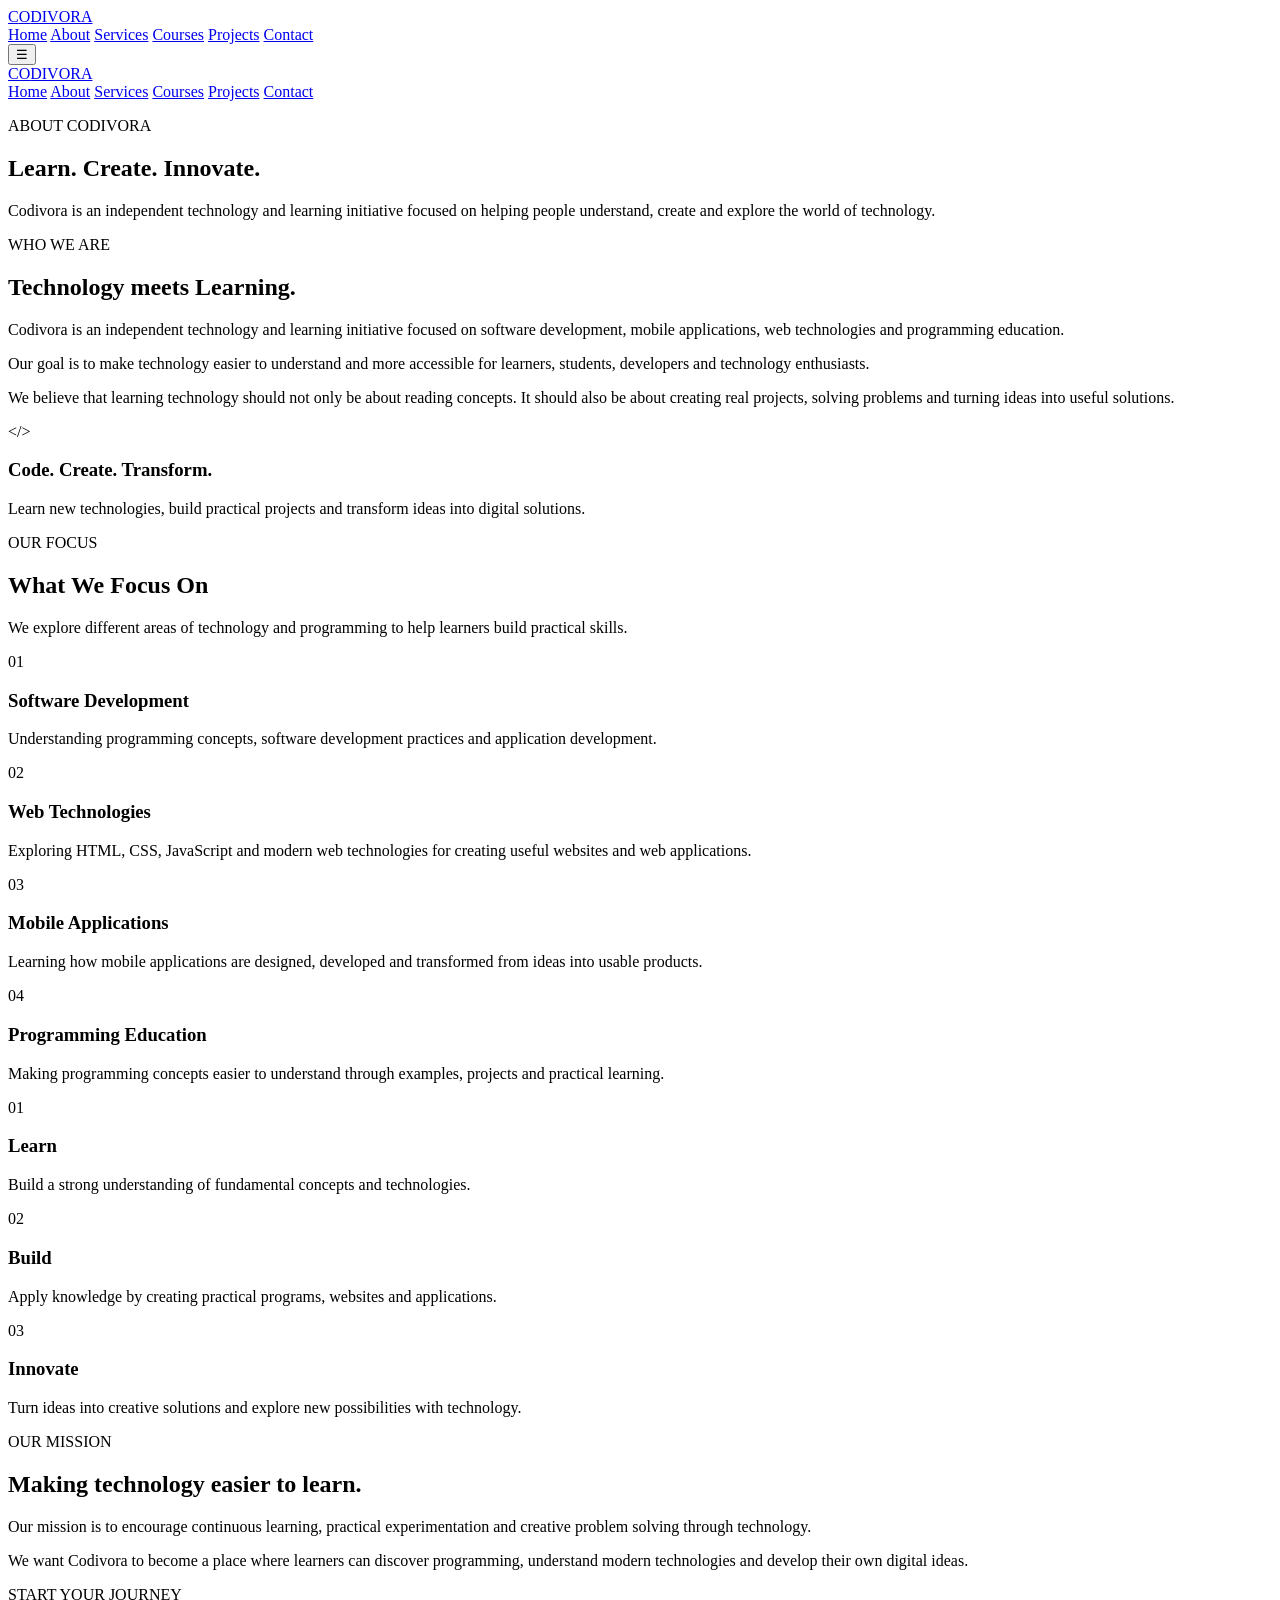
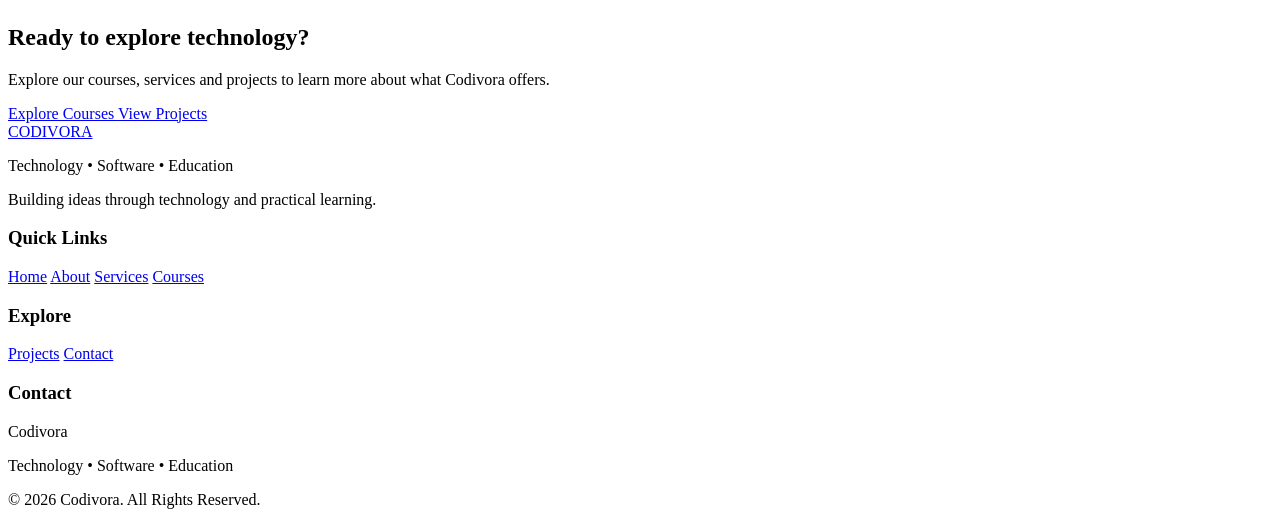
==== commit 2d7bade0: "Update about.html" ====
--- a/about.html
+++ b/about.html
@@ -1,21 +1,26 @@
 <!DOCTYPE html>
 <html lang="en">
 
-<head>
-    <meta charset="UTF-8">
-
-    <meta name="viewport"
-          content="width=device-width, initial-scale=1.0">
-
-    <title>About | Codivora</title>
-
-    <meta name="description"
-          content="Learn more about Codivora, an independent technology and learning initiative focused on software development, mobile applications, web technologies and programming education.">
-
-    <link rel="stylesheet" href="css/style.css">
-    <link rel="stylesheet" href="css/style.css">
-    <link rel="icon" type="image/svg+xml" href="favicon.svg">
-</head>
+<header class="header">
+    <div class="container navbar">
+
+        <a href="index.html" class="logo">
+            C<span>O</span>DIVORA
+        </a>
+
+        <nav class="nav-menu">
+            <a href="index.html">Home</a>
+            <a href="about.html" class="active">About</a>
+            <a href="services.html">Services</a>
+            <a href="courses.html">Courses</a>
+            <a href="projects.html">Projects</a>
+            <a href="contact.html">Contact</a>
+        </nav>
+
+        <button class="menu-btn" onclick="toggleMenu()">☰</button>
+
+    </div>
+</header>
 
 <body>
 
@@ -483,6 +488,6 @@
 
     </footer>
 
-
+<script src="js/script.js"></script>
 </body>
 </html>
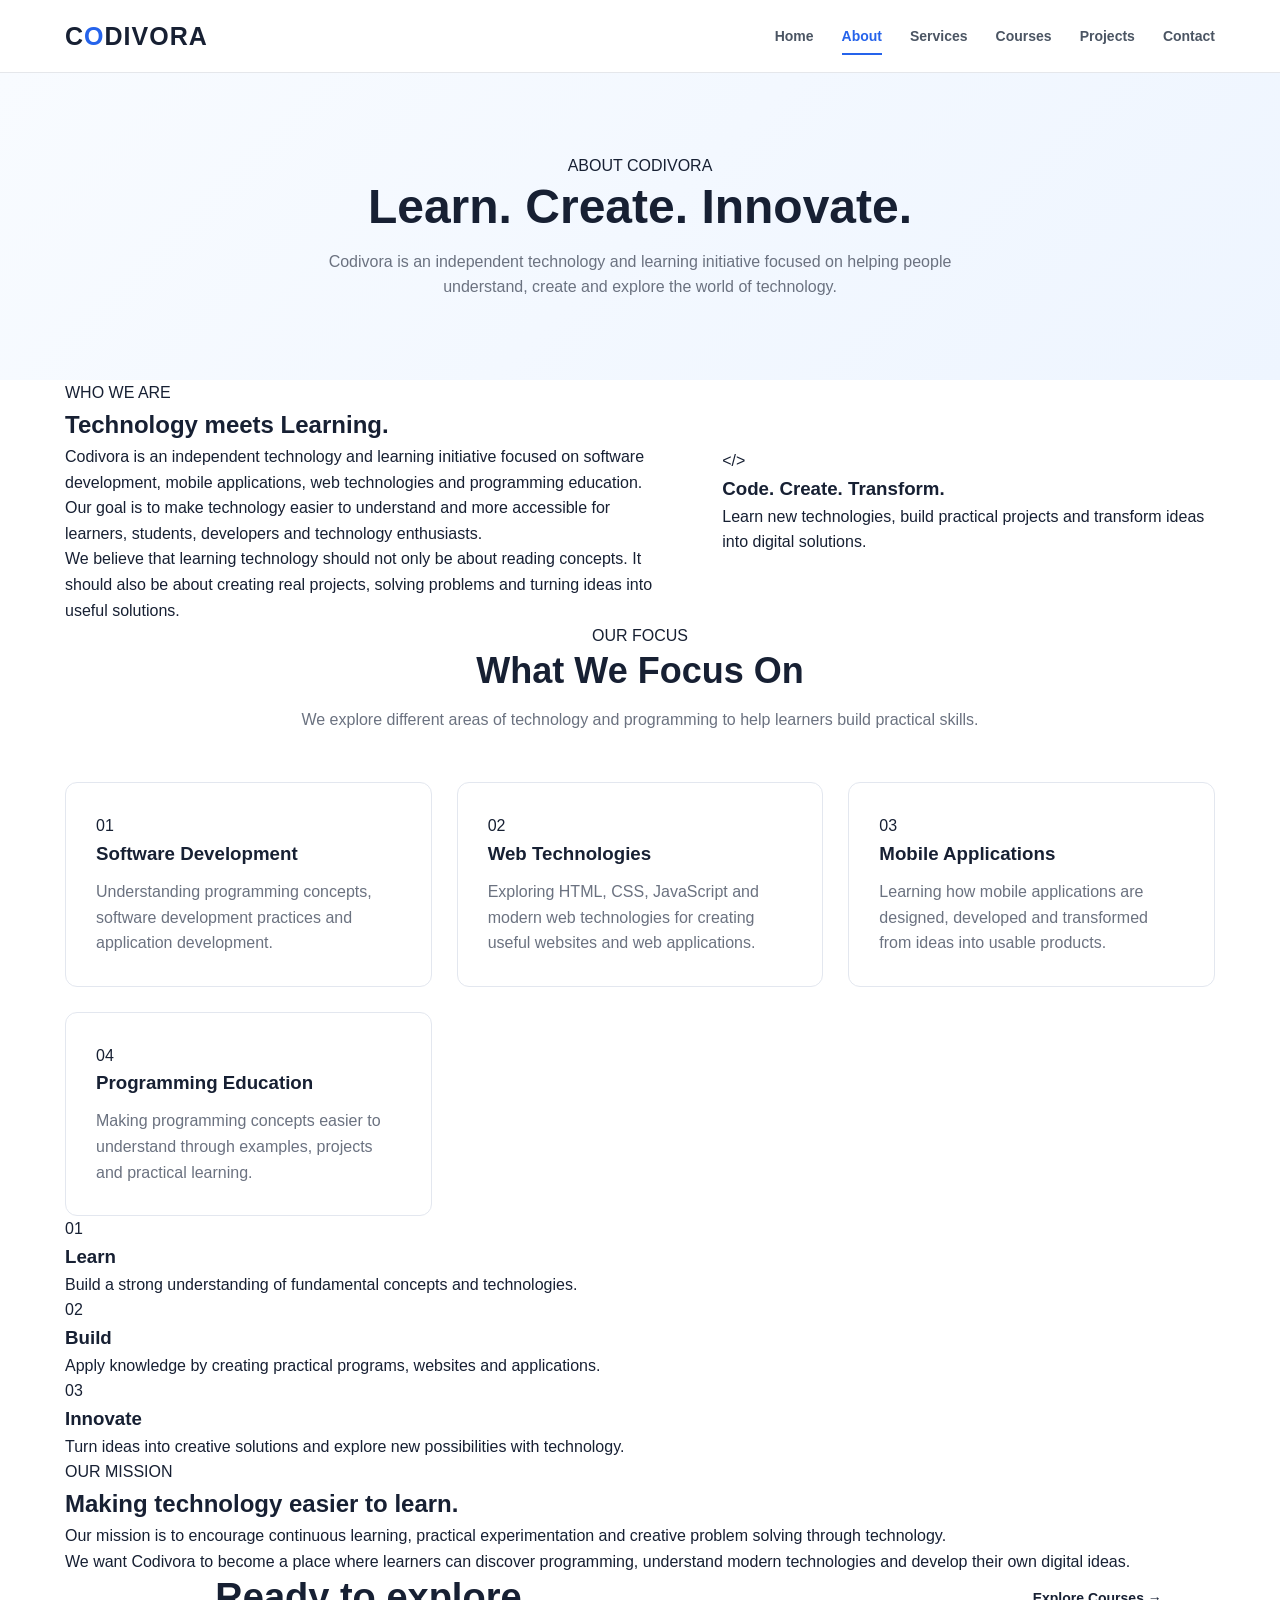
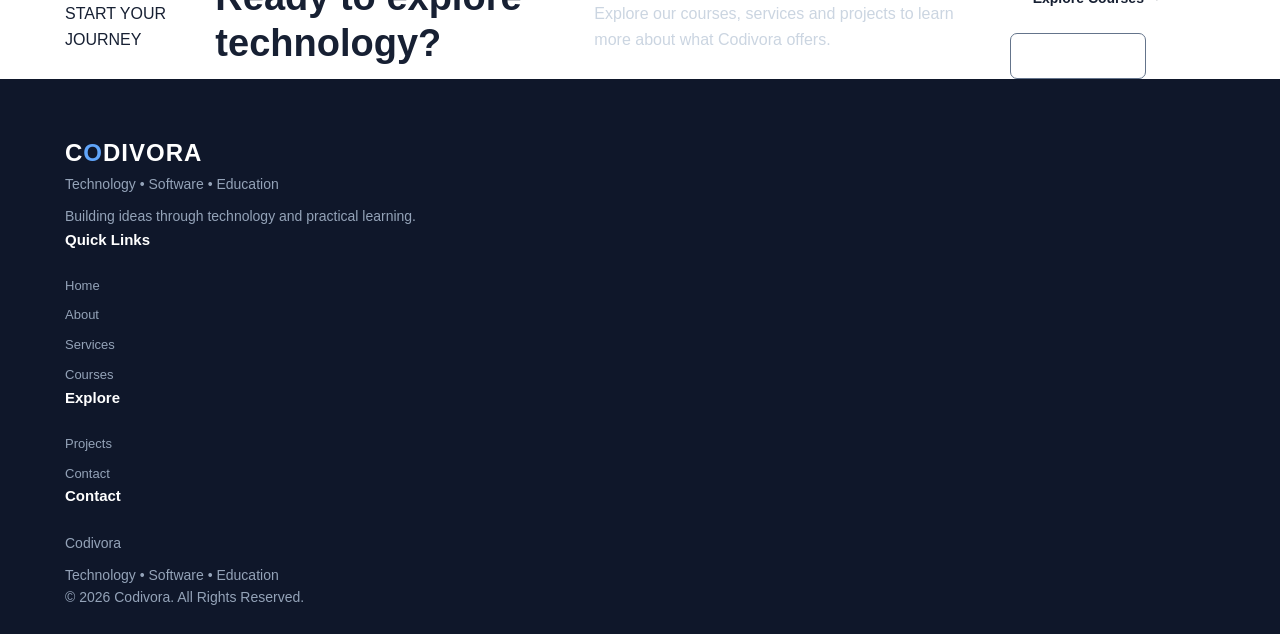
==== commit 949e4a25: "Update about.html" ====
--- a/about.html
+++ b/about.html
@@ -1,148 +1,118 @@
 <!DOCTYPE html>
 <html lang="en">
 
-<header class="header">
-    <div class="container navbar">
-
-        <a href="index.html" class="logo">
-            C<span>O</span>DIVORA
-        </a>
-
-        <nav class="nav-menu">
-            <a href="index.html">Home</a>
-            <a href="about.html" class="active">About</a>
-            <a href="services.html">Services</a>
-            <a href="courses.html">Courses</a>
-            <a href="projects.html">Projects</a>
-            <a href="contact.html">Contact</a>
-        </nav>
-
-        <button class="menu-btn" onclick="toggleMenu()">☰</button>
-
-    </div>
-</header>
+<head>
+    <meta charset="UTF-8">
+
+    <meta name="viewport"
+        content="width=device-width, initial-scale=1.0">
+
+    <meta name="description"
+        content="Learn more about Codivora - technology, software development, mobile applications, web technologies and programming education.">
+
+    <meta name="keywords"
+        content="Codivora, software development, mobile apps, web development, programming education">
+
+    <title>About | Codivora</title>
+
+    <!-- Main CSS -->
+    <link rel="stylesheet" href="css/style.css">
+
+    <!-- Favicon -->
+    <link rel="icon" type="image/svg+xml" href="favicon.svg">
+</head>
+
 
 <body>
 
-    <!-- =========================
-         HEADER / NAVIGATION
-    ========================== -->
+
+    <!-- =====================================================
+         HEADER / NAVBAR
+    ====================================================== -->
+
     <header class="header">
 
-        <div class="container nav-container">
-
-            <!-- Logo -->
+        <div class="container navbar">
+
+            <!-- LOGO -->
+
             <a href="index.html" class="logo">
-                <span>CO</span>DIVORA
+                C<span>O</span>DIVORA
             </a>
 
-            <!-- Navigation -->
-            <nav class="navbar">
-
-                <a href="index.html">Home</a>
-
-                <a href="about.html" class="active">About</a>
-
-                <a href="services.html">Services</a>
-
-                <a href="courses.html">Courses</a>
-
-                <a href="projects.html">Projects</a>
-
-                <a href="contact.html">Contact</a>
+
+            <!-- NAVIGATION -->
+
+            <nav class="nav-menu" id="navMenu">
+
+                <a href="index.html">
+                    Home
+                </a>
+
+                <a href="about.html" class="active">
+                    About
+                </a>
+
+                <a href="services.html">
+                    Services
+                </a>
+
+                <a href="courses.html">
+                    Courses
+                </a>
+
+                <a href="projects.html">
+                    Projects
+                </a>
+
+                <a href="contact.html">
+                    Contact
+                </a>
 
             </nav>
 
+
+            <!-- MOBILE MENU BUTTON -->
+
+            <button
+                class="menu-btn"
+                type="button"
+                onclick="toggleMenu()"
+                aria-label="Toggle navigation">
+
+                ☰
+
+            </button>
+
         </div>
 
     </header>
 
 
-    <!-- =========================
-         PAGE HERO
-    ========================== -->
+    <!-- =====================================================
+         ABOUT HERO
+    ====================================================== -->
+
     <section class="page-hero">
 
         <div class="container">
 
-            <p class="section-label">
-                ABOUT CODIVORA
-            </p>
-
-            <h1>
-                Learn. Create.
-                <span>Innovate.</span>
-            </h1>
-
-            <p class="page-intro">
-                Codivora is an independent technology and learning
-                initiative focused on helping people understand,
-                create and explore the world of technology.
-            </p>
-
-        </div>
-
-    </section>
-
-
-    <!-- =========================
-         ABOUT INTRODUCTION
-    ========================== -->
-    <section class="about-section">
-
-        <div class="container about-grid">
-
-            <!-- Left Content -->
-            <div class="about-content">
-
-                <p class="section-label">
-                    WHO WE ARE
-                </p>
-
-                <h2>
-                    Technology meets
-                    <span>Learning.</span>
-                </h2>
+            <div class="page-hero-content">
+
+                <span class="section-tag">
+                    ABOUT CODIVORA
+                </span>
+
+                <h1>
+                    Learn. Create. Innovate.
+                </h1>
 
                 <p>
                     Codivora is an independent technology and learning
-                    initiative focused on software development, mobile
-                    applications, web technologies and programming
-                    education.
+                    initiative focused on helping people understand,
+                    create and explore the world of technology.
                 </p>
 
-                <p>
-                    Our goal is to make technology easier to understand
-                    and more accessible for learners, students,
-                    developers and technology enthusiasts.
-                </p>
-
-                <p>
-                    We believe that learning technology should not only
-                    be about reading concepts. It should also be about
-                    creating real projects, solving problems and turning
-                    ideas into useful solutions.
-                </p>
-
-            </div>
-
-
-            <!-- Right Card -->
-            <div class="about-card">
-
-                <div class="card-icon">
-                    &lt;/&gt;
-                </div>
-
-                <h3>
-                    Code. Create. Transform.
-                </h3>
-
-                <p>
-                    Learn new technologies, build practical projects
-                    and transform ideas into digital solutions.
-                </p>
-
             </div>
 
         </div>
@@ -150,21 +120,98 @@
     </section>
 
 
-    <!-- =========================
+    <!-- =====================================================
+         WHO WE ARE
+    ====================================================== -->
+
+    <section class="about-section">
+
+        <div class="container">
+
+            <div class="about-grid">
+
+
+                <!-- LEFT CONTENT -->
+
+                <div class="about-content">
+
+                    <span class="section-tag">
+                        WHO WE ARE
+                    </span>
+
+                    <h2>
+                        Technology meets Learning.
+                    </h2>
+
+                    <p>
+                        Codivora is an independent technology and
+                        learning initiative focused on software
+                        development, mobile applications, web
+                        technologies and programming education.
+                    </p>
+
+                    <p>
+                        Our goal is to make technology easier to
+                        understand and more accessible for learners,
+                        students, developers and technology enthusiasts.
+                    </p>
+
+                    <p>
+                        We believe that learning technology should not
+                        only be about reading concepts. It should also
+                        be about creating real projects, solving problems
+                        and turning ideas into useful solutions.
+                    </p>
+
+                </div>
+
+
+                <!-- RIGHT CARD -->
+
+                <div class="about-code-card">
+
+                    <div class="code-icon">
+                        &lt;/&gt;
+                    </div>
+
+                    <h3>
+                        Code. Create. Transform.
+                    </h3>
+
+                    <p>
+                        Learn new technologies, build practical projects
+                        and transform ideas into digital solutions.
+                    </p>
+
+                </div>
+
+
+            </div>
+
+        </div>
+
+    </section>
+
+
+    <!-- =====================================================
          OUR FOCUS
-    ========================== -->
+    ====================================================== -->
+
     <section class="focus-section">
 
         <div class="container">
 
+
+            <!-- SECTION HEADING -->
+
             <div class="section-heading">
 
-                <p class="section-label">
+                <span class="section-tag">
                     OUR FOCUS
-                </p>
+                </span>
 
                 <h2>
-                    What We <span>Focus On</span>
+                    What We Focus On
                 </h2>
 
                 <p>
@@ -175,86 +222,93 @@
             </div>
 
 
+            <!-- FOCUS CARDS -->
+
             <div class="focus-grid">
 
-                <!-- Card 1 -->
+
+                <!-- CARD 01 -->
+
                 <div class="focus-card">
 
-                    <div class="focus-number">
+                    <span class="focus-number">
                         01
-                    </div>
+                    </span>
 
                     <h3>
                         Software Development
                     </h3>
 
                     <p>
-                        Understanding programming concepts,
-                        software development practices and
-                        application development.
-                    </p>
-
-                </div>
-
-
-                <!-- Card 2 -->
+                        Understanding programming concepts, software
+                        development practices and application
+                        development.
+                    </p>
+
+                </div>
+
+
+                <!-- CARD 02 -->
+
                 <div class="focus-card">
 
-                    <div class="focus-number">
+                    <span class="focus-number">
                         02
-                    </div>
+                    </span>
 
                     <h3>
                         Web Technologies
                     </h3>
 
                     <p>
-                        Exploring HTML, CSS, JavaScript and
-                        modern web technologies for creating
-                        useful websites and web applications.
-                    </p>
-
-                </div>
-
-
-                <!-- Card 3 -->
+                        Exploring HTML, CSS, JavaScript and modern
+                        web technologies for creating useful websites
+                        and web applications.
+                    </p>
+
+                </div>
+
+
+                <!-- CARD 03 -->
+
                 <div class="focus-card">
 
-                    <div class="focus-number">
+                    <span class="focus-number">
                         03
-                    </div>
+                    </span>
 
                     <h3>
                         Mobile Applications
                     </h3>
 
                     <p>
-                        Learning how mobile applications are
-                        designed, developed and transformed
-                        from ideas into usable products.
-                    </p>
-
-                </div>
-
-
-                <!-- Card 4 -->
+                        Learning how mobile applications are designed,
+                        developed and transformed from ideas into
+                        usable products.
+                    </p>
+
+                </div>
+
+
+                <!-- CARD 04 -->
+
                 <div class="focus-card">
 
-                    <div class="focus-number">
+                    <span class="focus-number">
                         04
-                    </div>
+                    </span>
 
                     <h3>
                         Programming Education
                     </h3>
 
                     <p>
-                        Making programming concepts easier to
-                        understand through examples, projects
-                        and practical learning.
-                    </p>
-
-                </div>
+                        Making programming concepts easier to understand
+                        through examples, projects and practical learning.
+                    </p>
+
+                </div>
+
 
             </div>
 
@@ -263,64 +317,166 @@
     </section>
 
 
-    <!-- =========================
-         OUR APPROACH
-    ========================== -->
-    <section class="approach-section">
-
-        <div class="container approach-grid">
-
-            <div class="approach-card">
-
-                <div class="approach-icon">
-                    01
-                </div>
-
-                <h3>
-                    Learn
-                </h3>
+    <!-- =====================================================
+         LEARN / BUILD / INNOVATE
+    ====================================================== -->
+
+    <section class="journey-section">
+
+        <div class="container">
+
+            <div class="journey-grid">
+
+
+                <!-- LEARN -->
+
+                <div class="journey-card">
+
+                    <span>
+                        01
+                    </span>
+
+                    <h3>
+                        Learn
+                    </h3>
+
+                    <p>
+                        Build a strong understanding of fundamental
+                        concepts and technologies.
+                    </p>
+
+                </div>
+
+
+                <!-- BUILD -->
+
+                <div class="journey-card">
+
+                    <span>
+                        02
+                    </span>
+
+                    <h3>
+                        Build
+                    </h3>
+
+                    <p>
+                        Apply knowledge by creating practical programs,
+                        websites and applications.
+                    </p>
+
+                </div>
+
+
+                <!-- INNOVATE -->
+
+                <div class="journey-card">
+
+                    <span>
+                        03
+                    </span>
+
+                    <h3>
+                        Innovate
+                    </h3>
+
+                    <p>
+                        Turn ideas into creative solutions and explore
+                        new possibilities with technology.
+                    </p>
+
+                </div>
+
+
+            </div>
+
+        </div>
+
+    </section>
+
+
+    <!-- =====================================================
+         MISSION
+    ====================================================== -->
+
+    <section class="mission-section">
+
+        <div class="container">
+
+            <div class="mission-content">
+
+                <span class="section-tag">
+                    OUR MISSION
+                </span>
+
+                <h2>
+                    Making technology easier to learn.
+                </h2>
 
                 <p>
-                    Build a strong understanding of fundamental
-                    concepts and technologies.
+                    Our mission is to encourage continuous learning,
+                    practical experimentation and creative problem
+                    solving through technology.
                 </p>
 
-            </div>
-
-
-            <div class="approach-card">
-
-                <div class="approach-icon">
-                    02
-                </div>
-
-                <h3>
-                    Build
-                </h3>
-
                 <p>
-                    Apply knowledge by creating practical
-                    programs, websites and applications.
+                    We want Codivora to become a place where learners
+                    can discover programming, understand modern
+                    technologies and develop their own digital ideas.
                 </p>
 
             </div>
 
-
-            <div class="approach-card">
-
-                <div class="approach-icon">
-                    03
-                </div>
-
-                <h3>
-                    Innovate
-                </h3>
+        </div>
+
+    </section>
+
+
+    <!-- =====================================================
+         CTA
+    ====================================================== -->
+
+    <section class="cta-section">
+
+        <div class="container">
+
+            <div class="cta-content">
+
+                <span class="section-tag">
+                    START YOUR JOURNEY
+                </span>
+
+                <h2>
+                    Ready to explore technology?
+                </h2>
 
                 <p>
-                    Turn ideas into creative solutions and
-                    explore new possibilities with technology.
+                    Explore our courses, services and projects to learn
+                    more about what Codivora offers.
                 </p>
 
+
+                <div class="cta-buttons">
+
+                    <a
+                        href="courses.html"
+                        class="btn">
+
+                        Explore Courses →
+
+                    </a>
+
+
+                    <a
+                        href="projects.html"
+                        class="btn cta-outline-btn">
+
+                        View Projects
+
+                    </a>
+
+                </div>
+
             </div>
 
         </div>
@@ -328,166 +484,135 @@
     </section>
 
 
-    <!-- =========================
-         MISSION
-    ========================== -->
-    <section class="mission-section">
-
-        <div class="container mission-container">
-
-            <p class="section-label">
-                OUR MISSION
-            </p>
-
-            <h2>
-                Making technology
-                <span>easier to learn.</span>
-            </h2>
-
-            <p>
-                Our mission is to encourage continuous learning,
-                practical experimentation and creative problem
-                solving through technology.
-            </p>
-
-            <p>
-                We want Codivora to become a place where learners
-                can discover programming, understand modern
-                technologies and develop their own digital ideas.
-            </p>
-
-        </div>
-
-    </section>
-
-
-    <!-- =========================
-         CALL TO ACTION
-    ========================== -->
-    <section class="cta-section">
-
-        <div class="container cta-container">
-
-            <div>
-
-                <p class="section-label">
-                    START YOUR JOURNEY
+    <!-- =====================================================
+         FOOTER
+    ====================================================== -->
+
+    <footer class="footer">
+
+        <div class="container">
+
+
+            <div class="footer-grid">
+
+
+                <!-- BRAND -->
+
+                <div class="footer-brand">
+
+                    <a href="index.html" class="footer-logo">
+
+                        C<span>O</span>DIVORA
+
+                    </a>
+
+                    <p class="footer-tagline">
+
+                        Technology • Software • Education
+
+                    </p>
+
+                    <p class="footer-description">
+
+                        Building ideas through technology and
+                        practical learning.
+
+                    </p>
+
+                </div>
+
+
+                <!-- QUICK LINKS -->
+
+                <div class="footer-links">
+
+                    <h3>
+                        Quick Links
+                    </h3>
+
+                    <a href="index.html">
+                        Home
+                    </a>
+
+                    <a href="about.html">
+                        About
+                    </a>
+
+                    <a href="services.html">
+                        Services
+                    </a>
+
+                    <a href="courses.html">
+                        Courses
+                    </a>
+
+                </div>
+
+
+                <!-- EXPLORE -->
+
+                <div class="footer-links">
+
+                    <h3>
+                        Explore
+                    </h3>
+
+                    <a href="projects.html">
+                        Projects
+                    </a>
+
+                    <a href="contact.html">
+                        Contact
+                    </a>
+
+                </div>
+
+
+                <!-- CONTACT -->
+
+                <div class="footer-links">
+
+                    <h3>
+                        Contact
+                    </h3>
+
+                    <p>
+                        Codivora
+                    </p>
+
+                    <p>
+                        Technology • Software • Education
+                    </p>
+
+                </div>
+
+
+            </div>
+
+
+            <!-- COPYRIGHT -->
+
+            <div class="footer-bottom">
+
+                <p>
+                    © 2026 Codivora. All Rights Reserved.
                 </p>
 
-                <h2>
-                    Ready to explore
-                    <span>technology?</span>
-                </h2>
-
-                <p>
-                    Explore our courses, services and projects
-                    to learn more about what Codivora offers.
-                </p>
-
-            </div>
-
-
-            <div class="cta-buttons">
-
-                <a href="courses.html" class="btn btn-primary">
-                    Explore Courses
-                </a>
-
-                <a href="projects.html" class="btn btn-secondary">
-                    View Projects
-                </a>
-
-            </div>
-
-        </div>
-
-    </section>
-
-
-    <!-- =========================
-         FOOTER
-    ========================== -->
-    <footer class="footer">
-
-        <div class="container footer-grid">
-
-            <div>
-
-                <a href="index.html" class="logo">
-                    <span>CO</span>DIVORA
-                </a>
-
-                <p>
-                    Technology • Software • Education
-                </p>
-
-                <p>
-                    Building ideas through technology
-                    and practical learning.
-                </p>
-
-            </div>
-
-
-            <div>
-
-                <h3>
-                    Quick Links
-                </h3>
-
-                <a href="index.html">Home</a>
-
-                <a href="about.html">About</a>
-
-                <a href="services.html">Services</a>
-
-                <a href="courses.html">Courses</a>
-
-            </div>
-
-
-            <div>
-
-                <h3>
-                    Explore
-                </h3>
-
-                <a href="projects.html">Projects</a>
-
-                <a href="contact.html">Contact</a>
-
-            </div>
-
-
-            <div>
-
-                <h3>
-                    Contact
-                </h3>
-
-                <p>
-                    Codivora
-                </p>
-
-                <p>
-                    Technology • Software • Education
-                </p>
-
-            </div>
-
-        </div>
-
-
-        <div class="footer-bottom">
-
-            <p>
-                &copy; 2026 Codivora. All Rights Reserved.
-            </p>
+            </div>
+
 
         </div>
 
     </footer>
 
-<script src="js/script.js"></script>
+
+    <!-- =====================================================
+         JAVASCRIPT
+    ====================================================== -->
+
+    <script src="js/script.js"></script>
+
+
 </body>
+
 </html>
--- a/css/style.css
+++ b/css/style.css
@@ -0,0 +1,1658 @@
+/* =========================================================
+   CODIVORA
+   COMPLETE MERGED STYLE SHEET
+   Software • Mobile Apps • Websites • Programming Education
+   ========================================================= */
+
+
+/* =========================================================
+   1. RESET & GLOBAL
+   ========================================================= */
+
+* {
+    margin: 0;
+    padding: 0;
+    box-sizing: border-box;
+}
+
+html {
+    scroll-behavior: smooth;
+}
+
+body {
+    font-family: Arial, Helvetica, sans-serif;
+    line-height: 1.6;
+    color: #172033;
+    background: #ffffff;
+}
+
+img {
+    max-width: 100%;
+    height: auto;
+    display: block;
+}
+
+a {
+    text-decoration: none;
+    color: inherit;
+}
+
+button,
+input,
+textarea,
+select {
+    font-family: inherit;
+}
+
+button {
+    cursor: pointer;
+}
+
+.container {
+    width: 90%;
+    max-width: 1150px;
+    margin: 0 auto;
+}
+
+.section {
+    padding: 80px 0;
+}
+
+.section-heading {
+    max-width: 700px;
+    margin: 0 auto 50px;
+    text-align: center;
+}
+
+.section-heading .section-label {
+    margin-bottom: 10px;
+}
+
+.section-label {
+    display: inline-block;
+    color: #2563eb;
+    font-size: 12px;
+    font-weight: 800;
+    letter-spacing: 2px;
+    text-transform: uppercase;
+}
+
+.section-heading h2 {
+    font-size: 36px;
+    line-height: 1.2;
+    margin-bottom: 15px;
+    color: #172033;
+}
+
+.section-heading p {
+    color: #6b7280;
+    font-size: 16px;
+}
+
+
+/* =========================================================
+   2. HEADER / NAVBAR
+   ========================================================= */
+
+.header {
+    position: sticky;
+    top: 0;
+    z-index: 1000;
+    background: rgba(255, 255, 255, 0.97);
+    border-bottom: 1px solid #e5e7eb;
+    backdrop-filter: blur(10px);
+}
+
+.navbar {
+    min-height: 72px;
+    display: flex;
+    align-items: center;
+    justify-content: space-between;
+}
+
+.logo {
+    font-size: 25px;
+    font-weight: 900;
+    letter-spacing: 1px;
+    color: #172033;
+}
+
+.logo span {
+    color: #2563eb;
+}
+
+.nav-menu {
+    display: flex;
+    align-items: center;
+    gap: 28px;
+}
+
+.nav-menu a {
+    position: relative;
+    color: #4b5563;
+    font-size: 14px;
+    font-weight: 600;
+    padding: 8px 0;
+    transition: 0.3s ease;
+}
+
+.nav-menu a:hover,
+.nav-menu a.active {
+    color: #2563eb;
+}
+
+.nav-menu a::after {
+    content: "";
+    position: absolute;
+    left: 0;
+    bottom: 0;
+    width: 0;
+    height: 2px;
+    background: #2563eb;
+    transition: 0.3s ease;
+}
+
+.nav-menu a:hover::after,
+.nav-menu a.active::after {
+    width: 100%;
+}
+
+.menu-btn {
+    display: none;
+    border: none;
+    background: transparent;
+    font-size: 27px;
+    color: #172033;
+}
+
+
+/* =========================================================
+   3. HERO SECTION
+   ========================================================= */
+
+.hero {
+    background: linear-gradient(135deg, #f8fbff 0%, #ffffff 60%, #eef5ff 100%);
+    padding: 90px 0 85px;
+    overflow: hidden;
+}
+
+.hero-content {
+    display: grid;
+    grid-template-columns: 1.1fr 0.9fr;
+    align-items: center;
+    gap: 60px;
+}
+
+.hero-text {
+    max-width: 650px;
+}
+
+.hero-small {
+    color: #2563eb;
+    font-size: 12px;
+    font-weight: 800;
+    letter-spacing: 2px;
+    margin-bottom: 16px;
+}
+
+.hero h1 {
+    font-size: 58px;
+    line-height: 1.08;
+    letter-spacing: -2px;
+    color: #172033;
+    margin-bottom: 22px;
+}
+
+.hero h1 span {
+    color: #2563eb;
+}
+
+.hero-description {
+    max-width: 620px;
+    color: #5f6b7a;
+    font-size: 17px;
+    line-height: 1.8;
+    margin-bottom: 28px;
+}
+
+.hero-buttons {
+    display: flex;
+    align-items: center;
+    gap: 12px;
+    flex-wrap: wrap;
+    margin-bottom: 25px;
+}
+
+
+/* =========================================================
+   4. HERO SERVICE HIGHLIGHTS
+   ========================================================= */
+
+.hero-services {
+    display: grid;
+    grid-template-columns: repeat(4, 1fr);
+    gap: 10px;
+    margin-bottom: 30px;
+    max-width: 620px;
+}
+
+.hero-service-item {
+    display: flex;
+    align-items: center;
+    gap: 8px;
+    padding: 10px 12px;
+    background: #ffffff;
+    border: 1px solid #e3e7ef;
+    border-radius: 7px;
+    font-size: 13px;
+    transition: 0.3s ease;
+}
+
+.hero-service-item:hover {
+    border-color: #2563eb;
+    transform: translateY(-2px);
+    box-shadow: 0 7px 18px rgba(0, 0, 0, 0.06);
+}
+
+.hero-service-item span {
+    font-size: 19px;
+}
+
+.hero-service-item strong {
+    font-size: 12px;
+    color: #172033;
+}
+
+
+/* =========================================================
+   5. HERO TRUST
+   ========================================================= */
+
+.hero-trust {
+    display: flex;
+    flex-wrap: wrap;
+    gap: 25px;
+    margin-top: 35px;
+    padding-top: 25px;
+    border-top: 1px solid #e1e5ec;
+}
+
+.hero-trust > div {
+    display: flex;
+    flex-direction: column;
+}
+
+.hero-trust strong {
+    font-size: 14px;
+    color: #172033;
+}
+
+.hero-trust span {
+    font-size: 12px;
+    color: #6b7280;
+}
+
+
+/* =========================================================
+   6. BUTTONS
+   ========================================================= */
+
+.btn {
+    display: inline-flex;
+    align-items: center;
+    justify-content: center;
+    min-height: 45px;
+    padding: 11px 22px;
+    border-radius: 7px;
+    border: 1px solid transparent;
+    font-size: 14px;
+    font-weight: 700;
+    transition: 0.3s ease;
+}
+
+.primary-btn {
+    background: #2563eb;
+    color: #ffffff;
+    border-color: #2563eb;
+}
+
+.primary-btn:hover {
+    background: #1d4ed8;
+    border-color: #1d4ed8;
+    transform: translateY(-2px);
+    box-shadow: 0 8px 20px rgba(37, 99, 235, 0.2);
+}
+
+.secondary-btn {
+    background: #ffffff;
+    color: #172033;
+    border-color: #d1d5db;
+}
+
+.secondary-btn:hover {
+    border-color: #2563eb;
+    color: #2563eb;
+    transform: translateY(-2px);
+}
+
+.light-btn {
+    background: #ffffff;
+    color: #172033;
+    border-color: #ffffff;
+}
+
+.light-btn:hover {
+    background: transparent;
+    color: #ffffff;
+    transform: translateY(-2px);
+}
+
+
+/* =========================================================
+   7. HERO CODE WINDOW
+   ========================================================= */
+
+.hero-card {
+    width: 100%;
+    max-width: 500px;
+    margin-left: auto;
+}
+
+.code-window {
+    overflow: hidden;
+    background: #111827;
+    border-radius: 13px;
+    border: 1px solid #273244;
+    box-shadow: 0 25px 60px rgba(15, 23, 42, 0.18);
+}
+
+.window-header {
+    display: flex;
+    align-items: center;
+    gap: 7px;
+    padding: 13px 16px;
+    background: #1f2937;
+    border-bottom: 1px solid #374151;
+}
+
+.window-header span {
+    width: 10px;
+    height: 10px;
+    border-radius: 50%;
+    background: #6b7280;
+}
+
+.code-content {
+    padding: 28px;
+    min-height: 300px;
+    color: #d1d5db;
+    font-family: "Courier New", monospace;
+    font-size: 14px;
+    line-height: 1.9;
+}
+
+.keyword {
+    color: #60a5fa;
+}
+
+.function {
+    color: #93c5fd;
+}
+
+.indent {
+    padding-left: 25px;
+}
+
+.hero-card-caption {
+    display: flex;
+    justify-content: space-between;
+    gap: 10px;
+    margin-top: 15px;
+}
+
+.hero-card-caption span {
+    font-size: 11px;
+    font-weight: 800;
+    letter-spacing: 1.5px;
+    color: #6b7280;
+}
+
+
+/* =========================================================
+   8. INTRODUCTION SECTION
+   ========================================================= */
+
+.intro-grid {
+    display: grid;
+    grid-template-columns: 1.2fr 0.8fr;
+    gap: 50px;
+    align-items: start;
+}
+
+.intro-content h2 {
+    font-size: 38px;
+    line-height: 1.2;
+    margin-bottom: 20px;
+}
+
+.intro-content p {
+    color: #667085;
+    margin-bottom: 15px;
+}
+
+.intro-card {
+    padding: 35px;
+    border: 1px solid #e3e7ef;
+    border-radius: 12px;
+    background: #f8fafc;
+}
+
+.intro-number {
+    font-size: 45px;
+    line-height: 1;
+    color: #2563eb;
+    font-weight: 900;
+    margin-bottom: 20px;
+}
+
+.intro-card h3 {
+    font-size: 22px;
+    margin-bottom: 10px;
+}
+
+.intro-card p {
+    color: #6b7280;
+}
+
+.card-link {
+    display: inline-block;
+    margin-top: 18px;
+    color: #2563eb;
+    font-size: 14px;
+    font-weight: 700;
+    transition: 0.3s ease;
+}
+
+.card-link:hover {
+    color: #1d4ed8;
+    transform: translateX(3px);
+}
+
+
+/* =========================================================
+   9. SERVICES
+   ========================================================= */
+
+.services-grid {
+    display: grid;
+    grid-template-columns: repeat(3, 1fr);
+    gap: 25px;
+}
+
+.service-card {
+    padding: 32px;
+    background: #ffffff;
+    border: 1px solid #e3e7ef;
+    border-radius: 12px;
+    transition: 0.3s ease;
+}
+
+.service-card:hover {
+    transform: translateY(-6px);
+    border-color: #cbd5e1;
+    box-shadow: 0 15px 35px rgba(15, 23, 42, 0.08);
+}
+
+.service-icon {
+    width: 55px;
+    height: 55px;
+    display: flex;
+    align-items: center;
+    justify-content: center;
+    margin-bottom: 22px;
+    border-radius: 10px;
+    background: #eff6ff;
+    font-size: 26px;
+}
+
+.service-card h3 {
+    font-size: 21px;
+    margin-bottom: 12px;
+}
+
+.service-card p {
+    color: #6b7280;
+    font-size: 14px;
+}
+
+.service-tag {
+    display: block;
+    color: #2563eb;
+    font-size: 10px;
+    font-weight: 800;
+    letter-spacing: 1.5px;
+    margin-bottom: 8px;
+}
+
+
+/* =========================================================
+   10. TECHNOLOGY SECTION
+   ========================================================= */
+
+.technology-section {
+    background: #f8fafc;
+}
+
+.technology-grid {
+    display: grid;
+    grid-template-columns: repeat(4, 1fr);
+    gap: 18px;
+}
+
+.technology-item {
+    padding: 25px 20px;
+    background: #ffffff;
+    border: 1px solid #e3e7ef;
+    border-radius: 10px;
+    text-align: center;
+    transition: 0.3s ease;
+}
+
+.technology-item:hover {
+    transform: translateY(-4px);
+    border-color: #2563eb;
+}
+
+.technology-item h3 {
+    font-size: 17px;
+    margin-bottom: 5px;
+}
+
+.technology-item p {
+    font-size: 12px;
+    color: #6b7280;
+}
+
+
+/* =========================================================
+   11. COURSES
+   ========================================================= */
+
+.course-grid {
+    display: grid;
+    grid-template-columns: repeat(3, 1fr);
+    gap: 25px;
+}
+
+.course-card {
+    position: relative;
+    padding: 32px;
+    border: 1px solid #e3e7ef;
+    border-radius: 12px;
+    background: #ffffff;
+    transition: 0.3s ease;
+}
+
+.course-card:hover {
+    transform: translateY(-5px);
+    box-shadow: 0 14px 32px rgba(0, 0, 0, 0.08);
+}
+
+.course-number {
+    display: inline-block;
+    color: #2563eb;
+    font-size: 13px;
+    font-weight: 800;
+    letter-spacing: 1px;
+    margin-bottom: 18px;
+}
+
+.course-card h3 {
+    font-size: 21px;
+    margin-bottom: 12px;
+}
+
+.course-card p {
+    color: #6b7280;
+    font-size: 14px;
+}
+
+.course-card a {
+    display: inline-block;
+    margin-top: 18px;
+    color: #2563eb;
+    font-weight: 700;
+    font-size: 14px;
+    transition: 0.3s ease;
+}
+
+.course-card a:hover {
+    color: #1d4ed8;
+    transform: translateX(3px);
+}
+
+.center-button {
+    text-align: center;
+    margin-top: 35px;
+}
+
+
+/* =========================================================
+   12. WHY CODIVORA
+   ========================================================= */
+
+.why-grid {
+    display: grid;
+    grid-template-columns: repeat(4, 1fr);
+    gap: 20px;
+}
+
+.why-card {
+    padding: 28px;
+    border: 1px solid #e3e7ef;
+    border-radius: 10px;
+    background: #ffffff;
+}
+
+.why-card h3 {
+    font-size: 18px;
+    margin-bottom: 10px;
+}
+
+.why-card p {
+    color: #6b7280;
+    font-size: 14px;
+}
+
+
+/* =========================================================
+   13. HOME PROJECT GRID
+   ========================================================= */
+
+.home-project-grid {
+    display: grid;
+    grid-template-columns: repeat(3, 1fr);
+    gap: 25px;
+}
+
+.home-project-card {
+    padding: 32px;
+    border: 1px solid #e3e7ef;
+    border-radius: 12px;
+    background: #ffffff;
+    transition: 0.3s ease;
+}
+
+.home-project-card:hover {
+    transform: translateY(-5px);
+    box-shadow: 0 14px 32px rgba(0, 0, 0, 0.08);
+}
+
+.home-project-icon {
+    font-size: 40px;
+    margin-bottom: 20px;
+}
+
+.home-project-card > span {
+    display: block;
+    color: #2563eb;
+    font-size: 11px;
+    font-weight: 800;
+    letter-spacing: 1.3px;
+    margin-bottom: 10px;
+}
+
+.home-project-card h3 {
+    font-size: 21px;
+    margin-bottom: 12px;
+}
+
+.home-project-card p {
+    color: #6b7280;
+}
+
+
+/* =========================================================
+   14. PAGE HERO
+   ========================================================= */
+
+.page-hero {
+    padding: 80px 0;
+    text-align: center;
+    background: linear-gradient(135deg, #f8fbff, #eef5ff);
+}
+
+.page-hero h1 {
+    font-size: 48px;
+    line-height: 1.15;
+    margin-bottom: 15px;
+}
+
+.page-hero p {
+    max-width: 700px;
+    margin: 0 auto;
+    color: #6b7280;
+    font-size: 16px;
+}
+
+
+/* =========================================================
+   15. ABOUT PAGE
+   ========================================================= */
+
+.about-grid {
+    display: grid;
+    grid-template-columns: 1.1fr 0.9fr;
+    gap: 55px;
+    align-items: center;
+}
+
+.about-text h2 {
+    font-size: 36px;
+    margin-bottom: 18px;
+}
+
+.about-text p {
+    color: #6b7280;
+    margin-bottom: 15px;
+}
+
+.about-card {
+    padding: 35px;
+    border-radius: 12px;
+    background: #f8fafc;
+    border: 1px solid #e3e7ef;
+}
+
+.about-card h3 {
+    font-size: 23px;
+    margin-bottom: 15px;
+}
+
+.about-card p {
+    color: #6b7280;
+}
+
+.focus-grid {
+    display: grid;
+    grid-template-columns: repeat(3, 1fr);
+    gap: 25px;
+}
+
+.focus-card {
+    padding: 30px;
+    border: 1px solid #e3e7ef;
+    border-radius: 12px;
+}
+
+.focus-card h3 {
+    margin-bottom: 10px;
+}
+
+.focus-card p {
+    color: #6b7280;
+}
+
+.vision-section {
+    background: #f8fafc;
+}
+
+.vision-section .section-heading {
+    margin-bottom: 0;
+}
+
+
+/* =========================================================
+   16. SERVICES PAGE
+   ========================================================= */
+
+.service-detail-grid {
+    display: grid;
+    grid-template-columns: repeat(2, 1fr);
+    gap: 25px;
+}
+
+.service-detail-card {
+    padding: 35px;
+    border: 1px solid #e3e7ef;
+    border-radius: 12px;
+    background: #ffffff;
+}
+
+.large-service-icon {
+    font-size: 42px;
+    margin-bottom: 20px;
+}
+
+.service-number {
+    display: block;
+    color: #2563eb;
+    font-size: 12px;
+    font-weight: 800;
+    letter-spacing: 1.5px;
+    margin-bottom: 8px;
+}
+
+.service-detail-card h3 {
+    font-size: 24px;
+    margin-bottom: 12px;
+}
+
+.service-detail-card p {
+    color: #6b7280;
+}
+
+.tech-stack-grid {
+    display: grid;
+    grid-template-columns: repeat(4, 1fr);
+    gap: 18px;
+}
+
+.tech-stack-item {
+    padding: 25px;
+    text-align: center;
+    border: 1px solid #e3e7ef;
+    border-radius: 10px;
+    background: #ffffff;
+}
+
+.tech-stack-item h3 {
+    font-size: 17px;
+    margin-bottom: 5px;
+}
+
+.tech-stack-item p {
+    color: #6b7280;
+    font-size: 12px;
+}
+
+.process-grid {
+    display: grid;
+    grid-template-columns: repeat(4, 1fr);
+    gap: 20px;
+}
+
+.process-card {
+    padding: 25px;
+    border: 1px solid #e3e7ef;
+    border-radius: 10px;
+}
+
+.process-number {
+    font-size: 30px;
+    font-weight: 900;
+    color: #2563eb;
+    margin-bottom: 12px;
+}
+
+.process-card h3 {
+    font-size: 18px;
+    margin-bottom: 8px;
+}
+
+.process-card p {
+    color: #6b7280;
+    font-size: 14px;
+}
+
+
+/* =========================================================
+   17. COURSES PAGE
+   ========================================================= */
+
+.course-detail-grid {
+    display: grid;
+    grid-template-columns: repeat(2, 1fr);
+    gap: 25px;
+}
+
+.course-detail-card {
+    padding: 35px;
+    border: 1px solid #e3e7ef;
+    border-radius: 12px;
+    background: #ffffff;
+}
+
+.course-icon {
+    font-size: 40px;
+    margin-bottom: 18px;
+}
+
+.course-level {
+    color: #2563eb;
+    font-size: 11px;
+    font-weight: 800;
+    letter-spacing: 1.5px;
+    margin-bottom: 8px;
+}
+
+.course-info h3 {
+    font-size: 24px;
+    margin-bottom: 12px;
+}
+
+.course-info p {
+    color: #6b7280;
+}
+
+.learning-grid {
+    display: grid;
+    grid-template-columns: repeat(3, 1fr);
+    gap: 20px;
+}
+
+.learning-card {
+    padding: 28px;
+    border: 1px solid #e3e7ef;
+    border-radius: 10px;
+}
+
+.learning-number {
+    font-size: 30px;
+    font-weight: 900;
+    color: #2563eb;
+    margin-bottom: 10px;
+}
+
+.learning-card h3 {
+    margin-bottom: 8px;
+}
+
+.learning-card p {
+    color: #6b7280;
+    font-size: 14px;
+}
+
+
+/* =========================================================
+   18. PROJECTS PAGE
+   ========================================================= */
+
+.project-grid {
+    display: grid;
+    grid-template-columns: repeat(3, 1fr);
+    gap: 25px;
+}
+
+.project-card {
+    overflow: hidden;
+    border: 1px solid #e3e7ef;
+    border-radius: 12px;
+    background: #ffffff;
+    transition: 0.3s ease;
+}
+
+.project-card:hover {
+    transform: translateY(-5px);
+    box-shadow: 0 15px 35px rgba(15, 23, 42, 0.08);
+}
+
+.project-visual {
+    min-height: 170px;
+    display: flex;
+    align-items: center;
+    justify-content: center;
+    background: #eff6ff;
+    font-size: 55px;
+}
+
+.project-content {
+    padding: 28px;
+}
+
+.project-category {
+    display: inline-block;
+    color: #2563eb;
+    font-size: 10px;
+    font-weight: 800;
+    letter-spacing: 1.5px;
+    margin-bottom: 8px;
+}
+
+.project-content h3 {
+    font-size: 21px;
+    margin-bottom: 10px;
+}
+
+.project-content p {
+    color: #6b7280;
+    font-size: 14px;
+}
+
+.project-tech {
+    margin-top: 15px;
+    font-size: 12px;
+    color: #475569;
+    font-weight: 700;
+}
+
+.project-link {
+    display: inline-block;
+    margin-top: 15px;
+    color: #2563eb;
+    font-size: 14px;
+    font-weight: 700;
+}
+
+.project-category-grid {
+    display: grid;
+    grid-template-columns: repeat(3, 1fr);
+    gap: 20px;
+}
+
+.project-category-card {
+    padding: 30px;
+    border: 1px solid #e3e7ef;
+    border-radius: 12px;
+}
+
+.project-category-card h3 {
+    margin-bottom: 10px;
+}
+
+.project-category-card p {
+    color: #6b7280;
+}
+
+.future-project {
+    background: #f8fafc;
+}
+
+
+/* =========================================================
+   19. CONTACT PAGE
+   ========================================================= */
+
+.contact-grid {
+    display: grid;
+    grid-template-columns: 0.8fr 1.2fr;
+    gap: 45px;
+    align-items: start;
+}
+
+.contact-information h2 {
+    font-size: 32px;
+    margin-bottom: 15px;
+}
+
+.contact-information > p {
+    color: #6b7280;
+    margin-bottom: 25px;
+}
+
+.contact-item {
+    display: flex;
+    align-items: flex-start;
+    gap: 15px;
+    margin-bottom: 20px;
+}
+
+.contact-icon {
+    width: 45px;
+    height: 45px;
+    flex-shrink: 0;
+    display: flex;
+    align-items: center;
+    justify-content: center;
+    background: #eff6ff;
+    border-radius: 8px;
+    font-size: 20px;
+}
+
+.contact-item h3 {
+    font-size: 16px;
+    margin-bottom: 3px;
+}
+
+.contact-item p {
+    color: #6b7280;
+    font-size: 14px;
+}
+
+.contact-form-card {
+    padding: 35px;
+    border: 1px solid #e3e7ef;
+    border-radius: 12px;
+    background: #ffffff;
+}
+
+.form-group {
+    margin-bottom: 18px;
+}
+
+.form-group label {
+    display: block;
+    margin-bottom: 7px;
+    font-size: 13px;
+    font-weight: 700;
+    color: #374151;
+}
+
+.form-group input,
+.form-group textarea,
+.form-group select {
+    width: 100%;
+    padding: 12px 14px;
+    border: 1px solid #d1d5db;
+    border-radius: 7px;
+    outline: none;
+    font-size: 14px;
+    background: #ffffff;
+    color: #172033;
+    transition: 0.3s ease;
+}
+
+.form-group textarea {
+    min-height: 140px;
+    resize: vertical;
+}
+
+.form-group input:focus,
+.form-group textarea:focus,
+.form-group select:focus {
+    border-color: #2563eb;
+    box-shadow: 0 0 0 3px rgba(37, 99, 235, 0.08);
+}
+
+.form-submit {
+    width: 100%;
+}
+
+.form-message {
+    margin-top: 15px;
+    padding: 12px;
+    border-radius: 7px;
+    background: #f8fafc;
+    color: #475569;
+    font-size: 13px;
+}
+
+.quick-contact-grid {
+    display: grid;
+    grid-template-columns: repeat(3, 1fr);
+    gap: 20px;
+}
+
+.quick-contact-card {
+    padding: 25px;
+    text-align: center;
+    border: 1px solid #e3e7ef;
+    border-radius: 10px;
+}
+
+.quick-contact-card h3 {
+    margin-bottom: 8px;
+}
+
+.quick-contact-card p {
+    color: #6b7280;
+    font-size: 14px;
+}
+
+
+/* =========================================================
+   20. CTA SECTION
+   ========================================================= */
+
+.project-cta {
+    padding: 75px 0;
+    background: #172033;
+    color: #ffffff;
+}
+
+.cta-content {
+    display: flex;
+    align-items: center;
+    justify-content: space-between;
+    gap: 35px;
+}
+
+.cta-content h2 {
+    font-size: 38px;
+    line-height: 1.2;
+    margin-bottom: 12px;
+}
+
+.cta-content p {
+    max-width: 650px;
+    color: #cbd5e1;
+}
+
+.cta-buttons {
+    display: flex;
+    align-items: center;
+    gap: 12px;
+    flex-wrap: wrap;
+}
+
+.cta-outline-btn {
+    border: 1px solid #64748b;
+    color: #ffffff;
+    background: transparent;
+}
+
+.cta-outline-btn:hover {
+    background: #ffffff;
+    color: #172033;
+    transform: translateY(-2px);
+}
+
+
+/* =========================================================
+   21. FOOTER
+   ========================================================= */
+
+.footer {
+    padding: 55px 0 25px;
+    background: #0f172a;
+    color: #ffffff;
+}
+
+.footer-content {
+    display: grid;
+    grid-template-columns: 1.4fr 0.6fr 0.6fr;
+    gap: 45px;
+    padding-bottom: 35px;
+}
+
+.footer-logo {
+    font-size: 24px;
+    font-weight: 900;
+    letter-spacing: 1px;
+    margin-bottom: 10px;
+}
+
+.footer-logo span {
+    color: #60a5fa;
+}
+
+.footer p {
+    color: #94a3b8;
+    font-size: 14px;
+}
+
+.footer-description {
+    max-width: 400px;
+    margin-top: 10px;
+}
+
+.footer h3 {
+    font-size: 15px;
+    margin-bottom: 15px;
+}
+
+.footer-links {
+    display: flex;
+    flex-direction: column;
+    gap: 9px;
+}
+
+.footer-links a {
+    color: #94a3b8;
+    font-size: 13px;
+    transition: 0.3s ease;
+}
+
+.footer-links a:hover {
+    color: #ffffff;
+    transform: translateX(2px);
+}
+
+.copyright {
+    padding-top: 22px;
+    border-top: 1px solid #1e293b;
+    text-align: center;
+    color: #64748b;
+    font-size: 12px;
+}
+
+
+/* =========================================================
+   22. GENERAL CARD HOVER
+   ========================================================= */
+
+.service-card,
+.course-card,
+.why-card,
+.focus-card,
+.project-category-card,
+.learning-card,
+.quick-contact-card,
+.tech-stack-item,
+.technology-item {
+    transition: 0.3s ease;
+}
+
+
+/* =========================================================
+   23. TABLET - 1000px
+   ========================================================= */
+
+@media (max-width: 1000px) {
+
+    .hero-content {
+        grid-template-columns: 1fr;
+        gap: 45px;
+    }
+
+    .hero-text {
+        max-width: 800px;
+        margin: 0 auto;
+        text-align: center;
+    }
+
+    .hero-description {
+        margin-left: auto;
+        margin-right: auto;
+    }
+
+    .hero-buttons {
+        justify-content: center;
+    }
+
+    .hero-services {
+        grid-template-columns: repeat(2, 1fr);
+        margin-left: auto;
+        margin-right: auto;
+    }
+
+    .hero-card {
+        margin: 0 auto;
+    }
+
+    .services-grid {
+        grid-template-columns: repeat(2, 1fr);
+    }
+
+    .course-grid {
+        grid-template-columns: repeat(2, 1fr);
+    }
+
+    .technology-grid {
+        grid-template-columns: repeat(3, 1fr);
+    }
+
+    .why-grid {
+        grid-template-columns: repeat(2, 1fr);
+    }
+
+    .home-project-grid {
+        grid-template-columns: repeat(2, 1fr);
+    }
+
+    .tech-stack-grid {
+        grid-template-columns: repeat(3, 1fr);
+    }
+
+    .process-grid {
+        grid-template-columns: repeat(2, 1fr);
+    }
+
+    .project-grid {
+        grid-template-columns: repeat(2, 1fr);
+    }
+
+    .project-category-grid {
+        grid-template-columns: repeat(2, 1fr);
+    }
+}
+
+
+/* =========================================================
+   24. SMALL LAPTOP / TABLET - 900px
+   ========================================================= */
+
+@media (max-width: 900px) {
+
+    .nav-menu {
+        gap: 18px;
+    }
+
+    .intro-grid,
+    .about-grid,
+    .contact-grid {
+        grid-template-columns: 1fr;
+    }
+
+    .intro-card {
+        max-width: 600px;
+    }
+
+    .focus-grid,
+    .learning-grid,
+    .quick-contact-grid {
+        grid-template-columns: repeat(2, 1fr);
+    }
+
+    .service-detail-grid,
+    .course-detail-grid {
+        grid-template-columns: 1fr;
+    }
+
+    .hero-services {
+        max-width: 600px;
+        margin-left: auto;
+        margin-right: auto;
+    }
+
+    .hero-trust {
+        justify-content: center;
+    }
+
+    .home-project-grid {
+        grid-template-columns: repeat(2, 1fr);
+    }
+
+    .cta-content {
+        flex-direction: column;
+        align-items: flex-start;
+    }
+}
+
+
+/* =========================================================
+   25. MOBILE - 700px
+   ========================================================= */
+
+@media (max-width: 700px) {
+
+    .section {
+        padding: 60px 0;
+    }
+
+    .navbar {
+        min-height: 65px;
+    }
+
+    .nav-menu {
+        position: absolute;
+        top: 65px;
+        left: 0;
+        right: 0;
+        display: none;
+        flex-direction: column;
+        align-items: flex-start;
+        gap: 0;
+        padding: 15px 5%;
+        background: #ffffff;
+        border-bottom: 1px solid #e5e7eb;
+        box-shadow: 0 10px 25px rgba(15, 23, 42, 0.06);
+    }
+
+    .nav-menu.show {
+        display: flex;
+    }
+
+    .nav-menu a {
+        width: 100%;
+        padding: 13px 0;
+        border-bottom: 1px solid #f1f5f9;
+    }
+
+    .nav-menu a::after {
+        display: none;
+    }
+
+    .menu-btn {
+        display: block;
+    }
+
+    .hero {
+        padding: 65px 0;
+    }
+
+    .hero h1 {
+        font-size: 43px;
+        letter-spacing: -1px;
+    }
+
+    .hero-description {
+        font-size: 15px;
+    }
+
+    .section-heading h2 {
+        font-size: 30px;
+    }
+
+    .services-grid,
+    .course-grid,
+    .technology-grid,
+    .why-grid,
+    .project-grid,
+    .focus-grid,
+    .learning-grid,
+    .quick-contact-grid,
+    .project-category-grid,
+    .tech-stack-grid,
+    .process-grid {
+        grid-template-columns: 1fr;
+    }
+
+    .home-project-grid {
+        grid-template-columns: 1fr;
+    }
+
+    .page-hero {
+        padding: 60px 0;
+    }
+
+    .page-hero h1 {
+        font-size: 38px;
+    }
+
+    .cta-content h2 {
+        font-size: 30px;
+    }
+
+    .footer-content {
+        grid-template-columns: 1fr;
+        gap: 30px;
+    }
+}
+
+
+/* =========================================================
+   26. MOBILE - 650px
+   ========================================================= */
+
+@media (max-width: 650px) {
+
+    .hero-services {
+        grid-template-columns: 1fr 1fr;
+        gap: 8px;
+    }
+
+    .hero-service-item {
+        justify-content: center;
+        padding: 10px 7px;
+    }
+
+    .hero-service-item strong {
+        font-size: 11px;
+    }
+
+    .hero-trust {
+        display: grid;
+        grid-template-columns: 1fr 1fr;
+        gap: 18px;
+        text-align: center;
+    }
+
+    .hero-trust > div {
+        align-items: center;
+    }
+
+    .home-project-grid {
+        grid-template-columns: 1fr;
+    }
+
+    .cta-buttons {
+        width: 100%;
+        flex-direction: column;
+    }
+
+    .cta-buttons .btn {
+        width: 100%;
+        text-align: center;
+    }
+
+    .hero-card-caption {
+        flex-direction: column;
+        text-align: center;
+    }
+
+    .contact-form-card {
+        padding: 25px;
+    }
+}
+
+
+/* =========================================================
+   27. VERY SMALL DEVICES - 400px
+   ========================================================= */
+
+@media (max-width: 400px) {
+
+    .container {
+        width: 92%;
+    }
+
+    .hero h1 {
+        font-size: 36px;
+    }
+
+    .hero-services {
+        grid-template-columns: 1fr;
+    }
+
+    .hero-service-item {
+        justify-content: flex-start;
+    }
+
+    .hero-buttons {
+        flex-direction: column;
+        width: 100%;
+    }
+
+    .hero-buttons .btn {
+        width: 100%;
+    }
+
+    .intro-card,
+    .service-card,
+    .course-card,
+    .why-card,
+    .home-project-card,
+    .service-detail-card,
+    .course-detail-card {
+        padding: 25px;
+    }
+
+    .page-hero h1 {
+        font-size: 32px;
+    }
+
+    .section-heading h2 {
+        font-size: 27px;
+    }
+}
